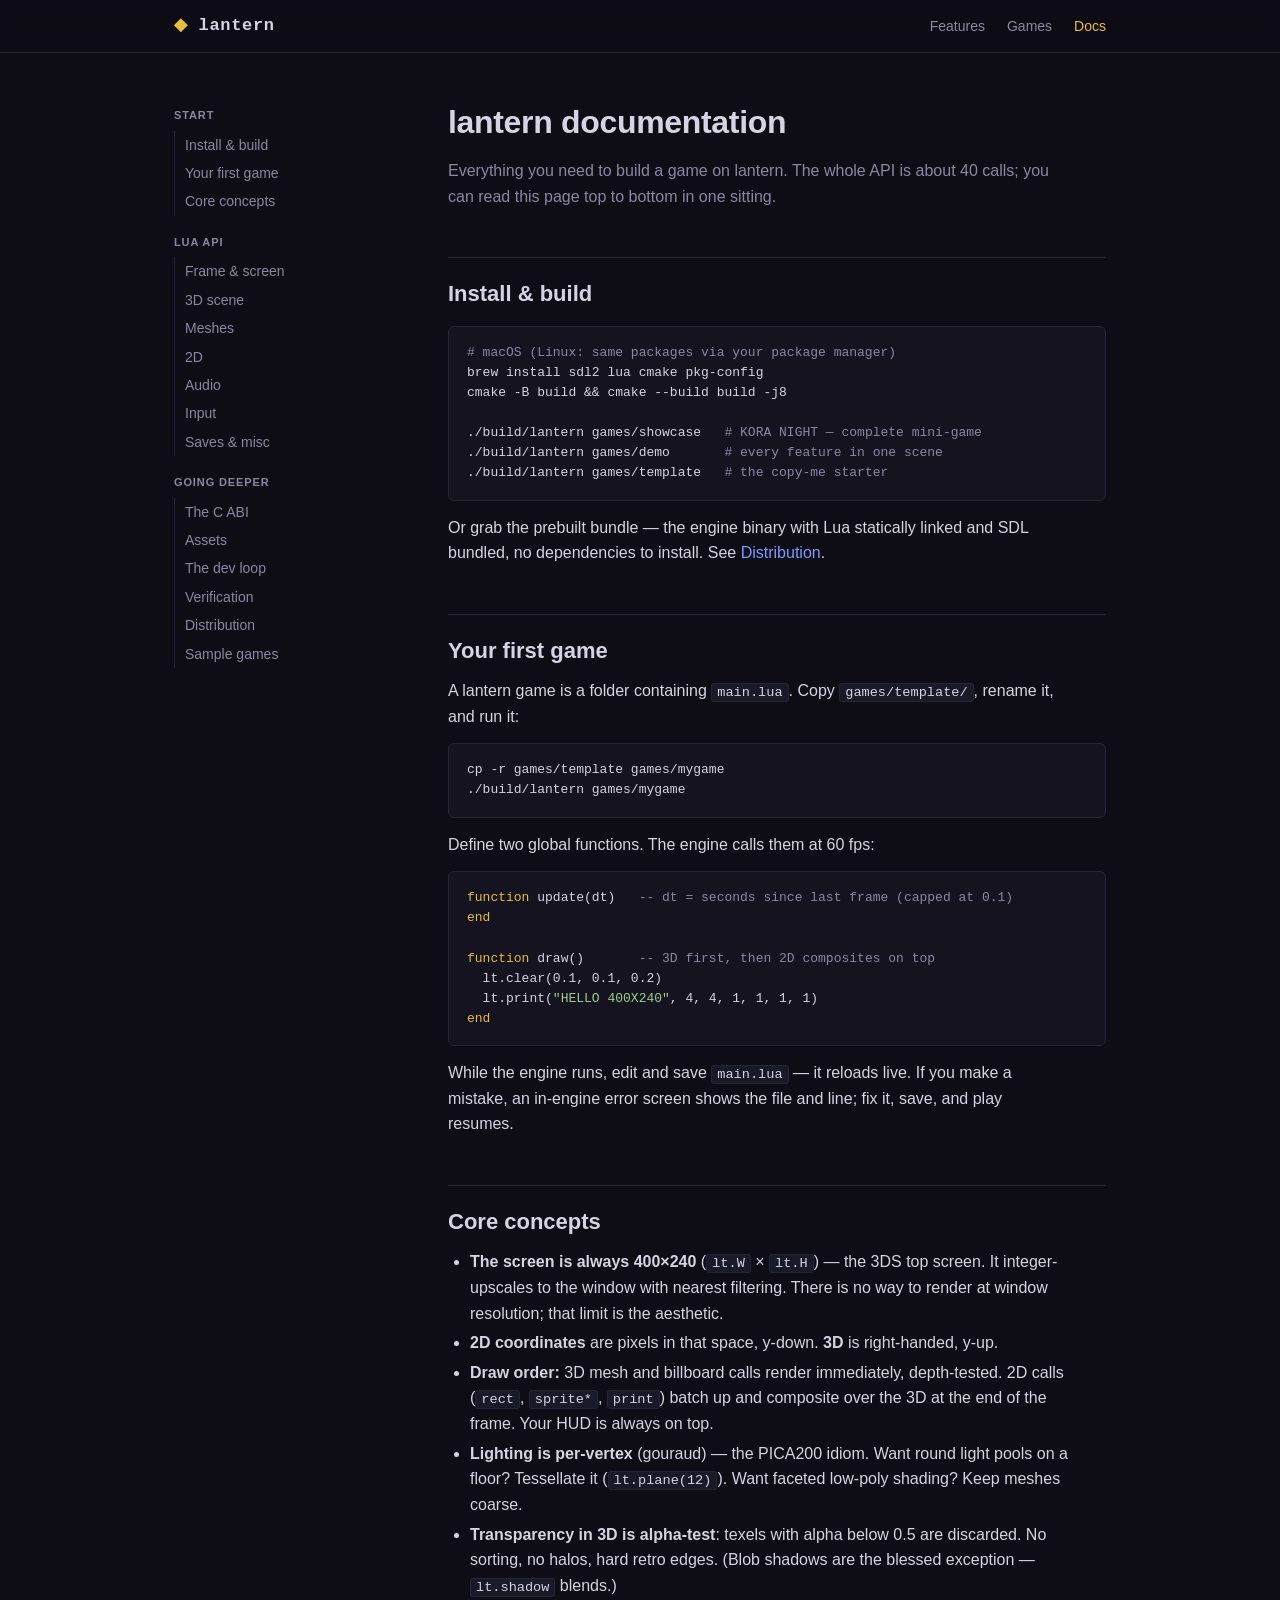
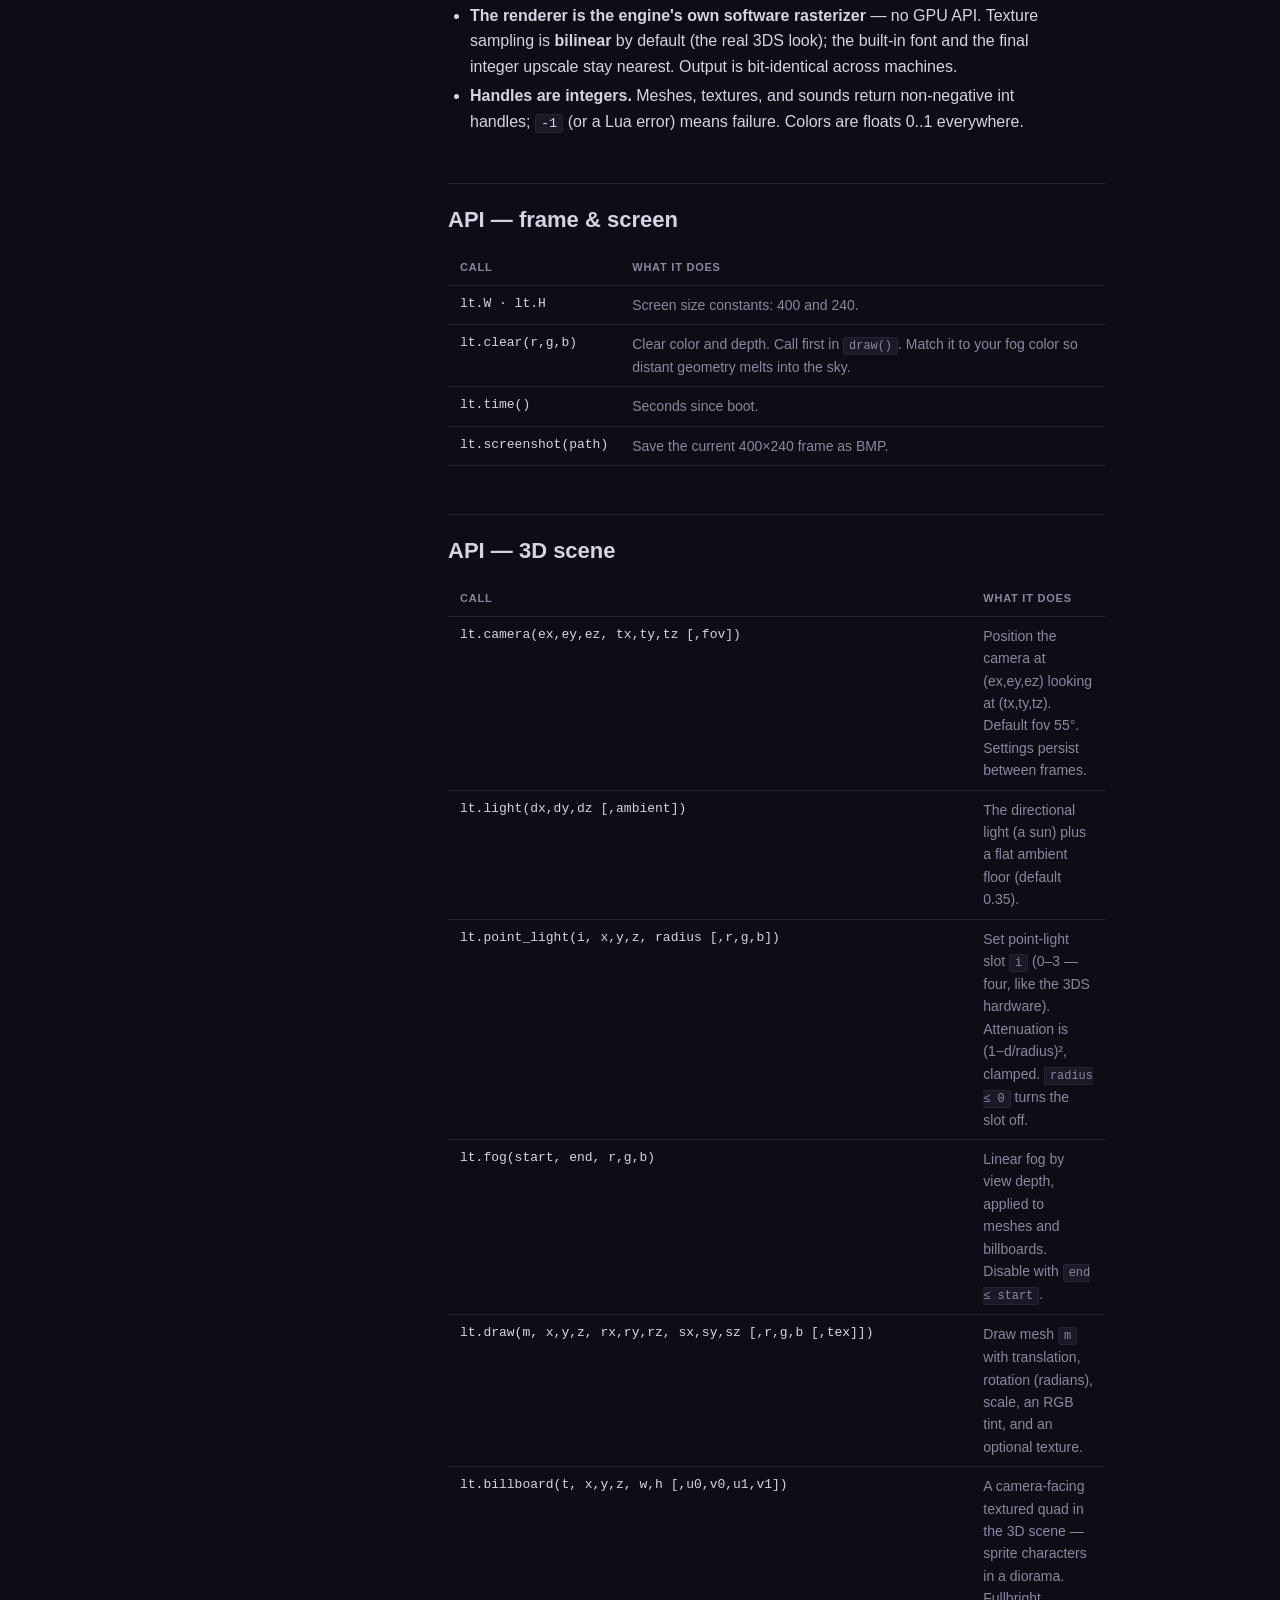
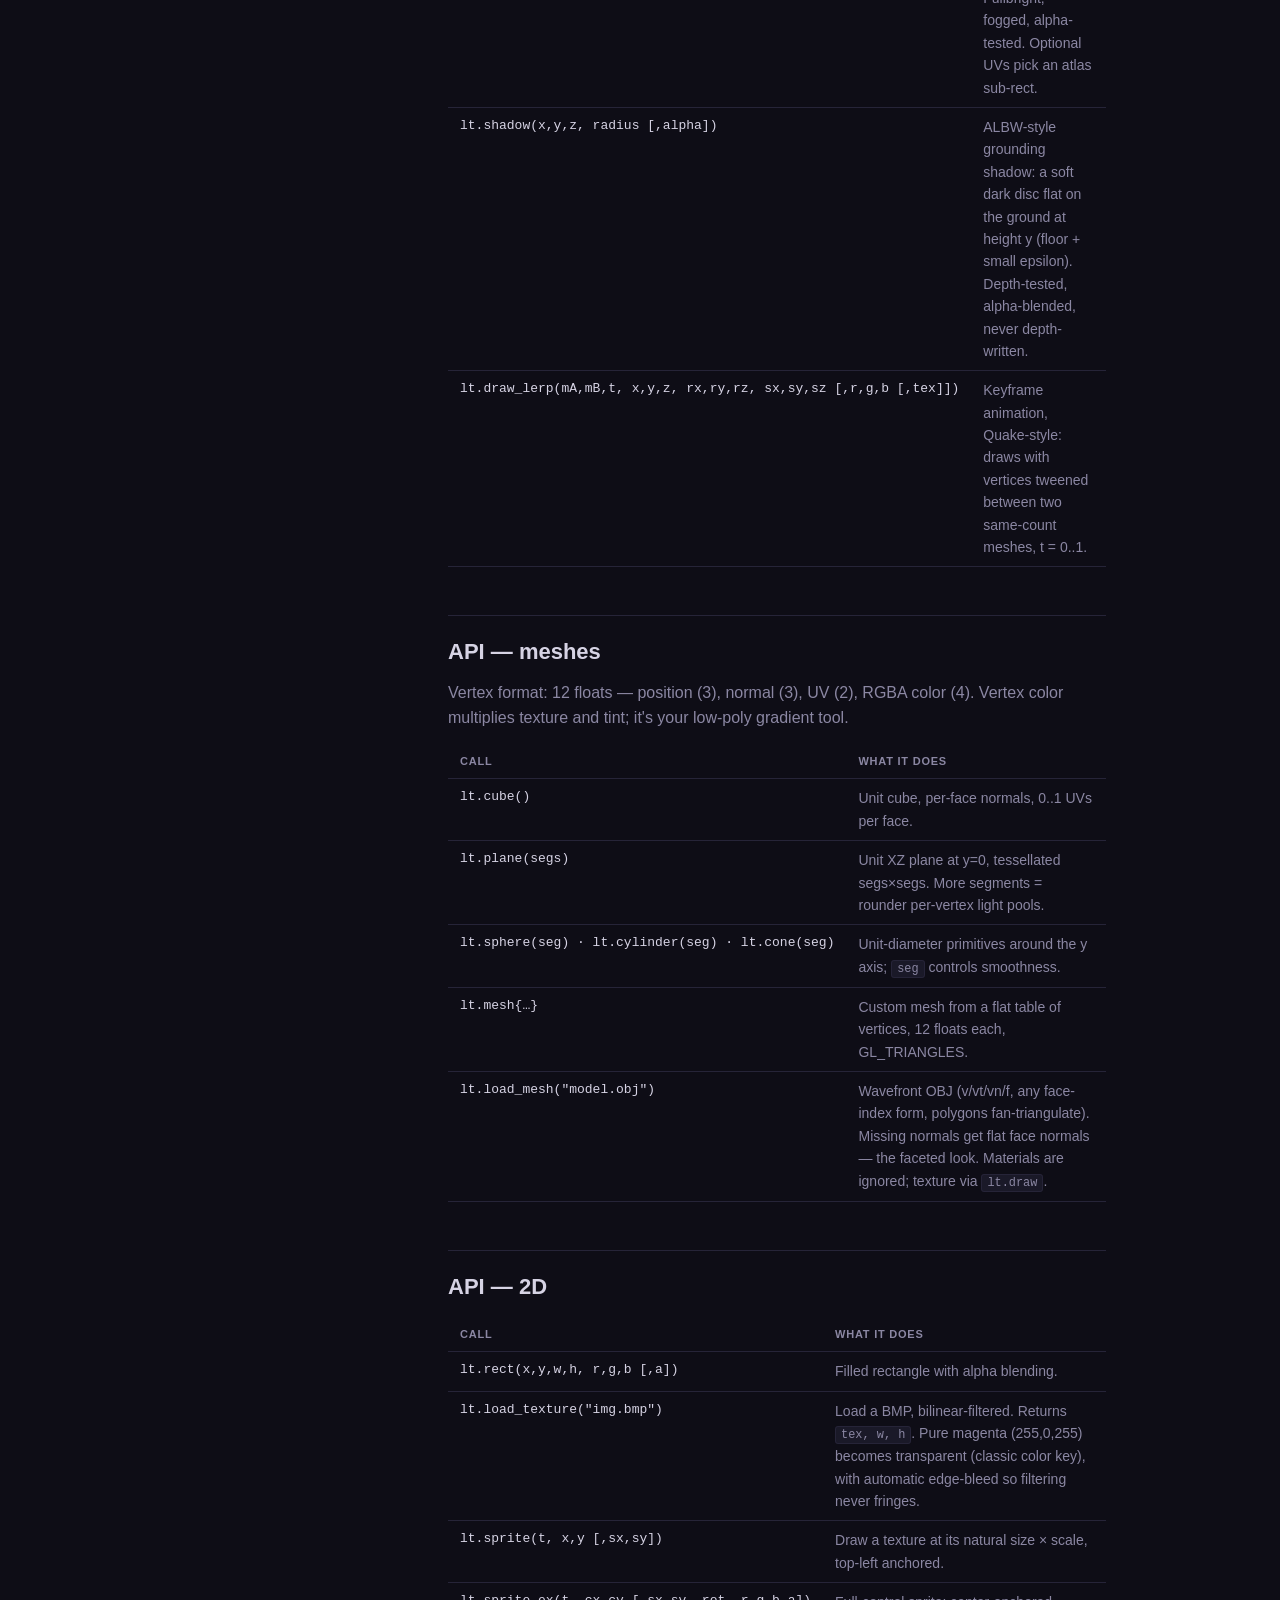
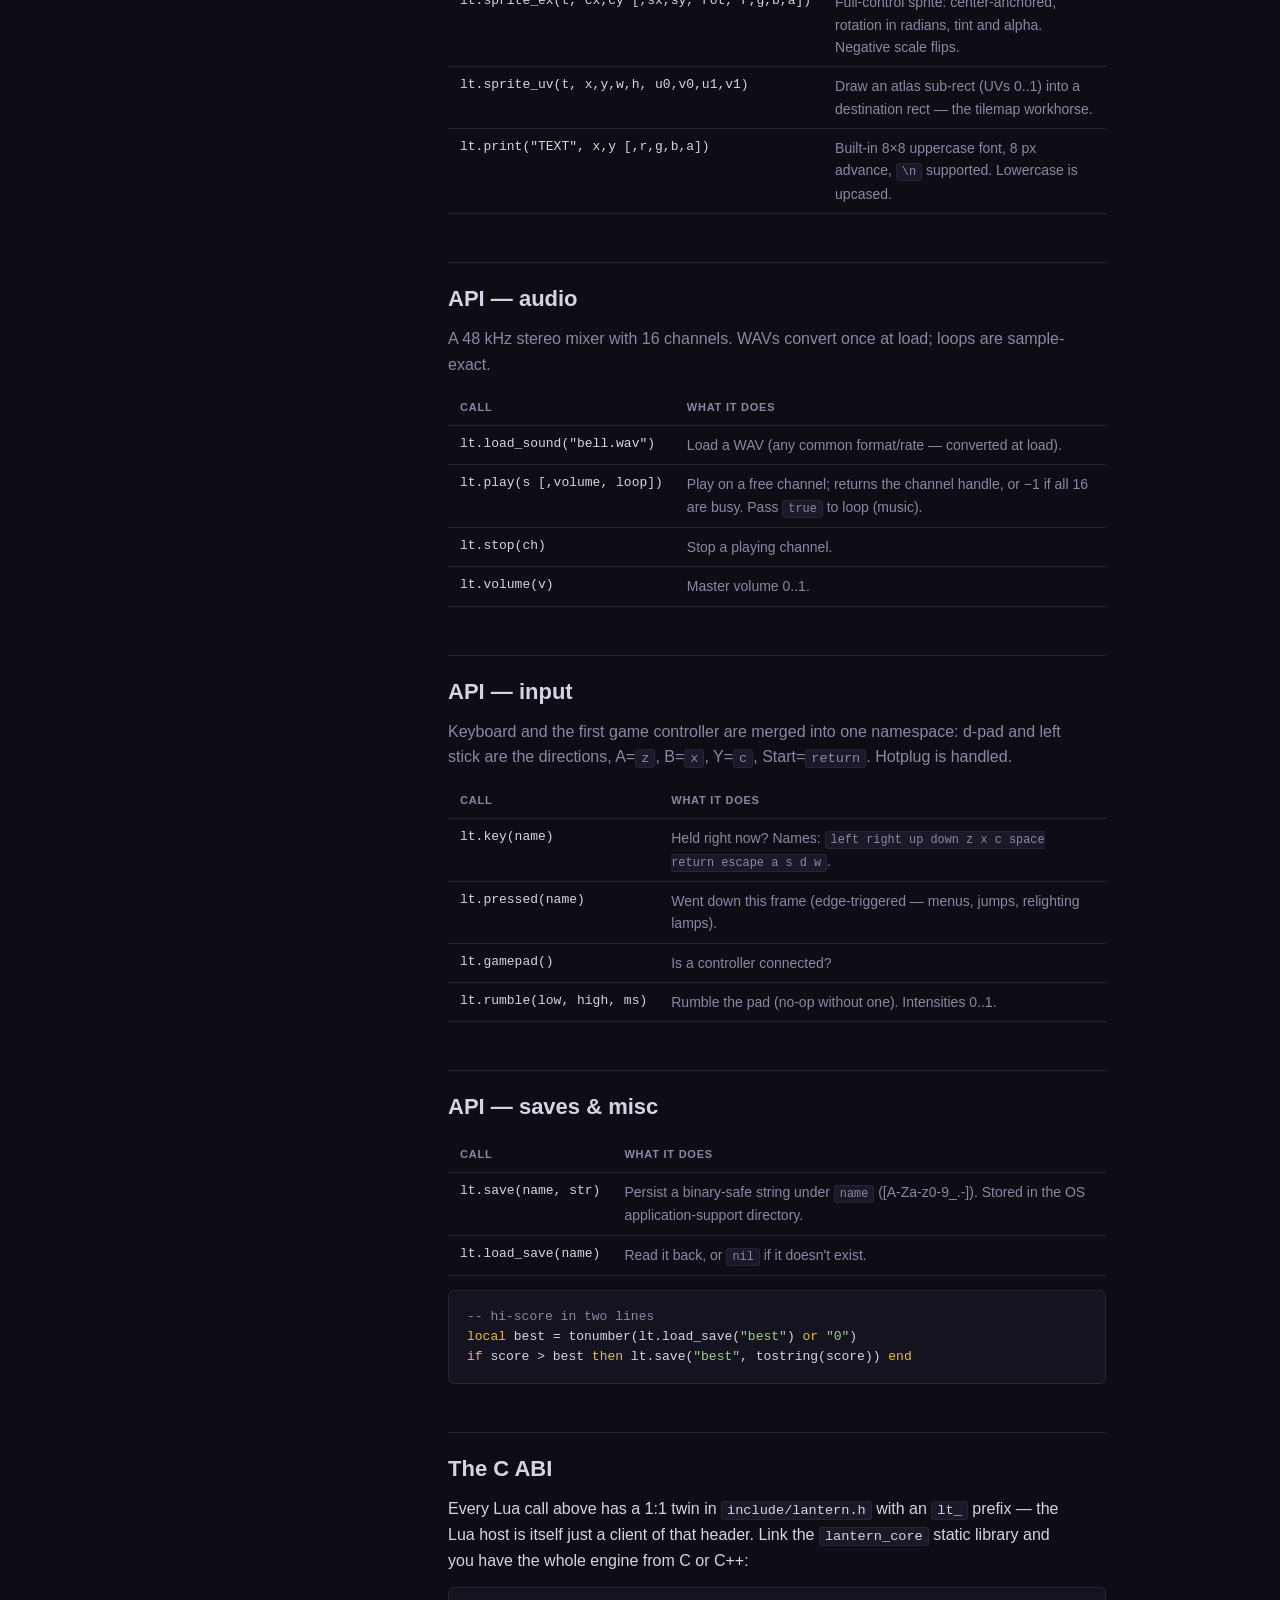
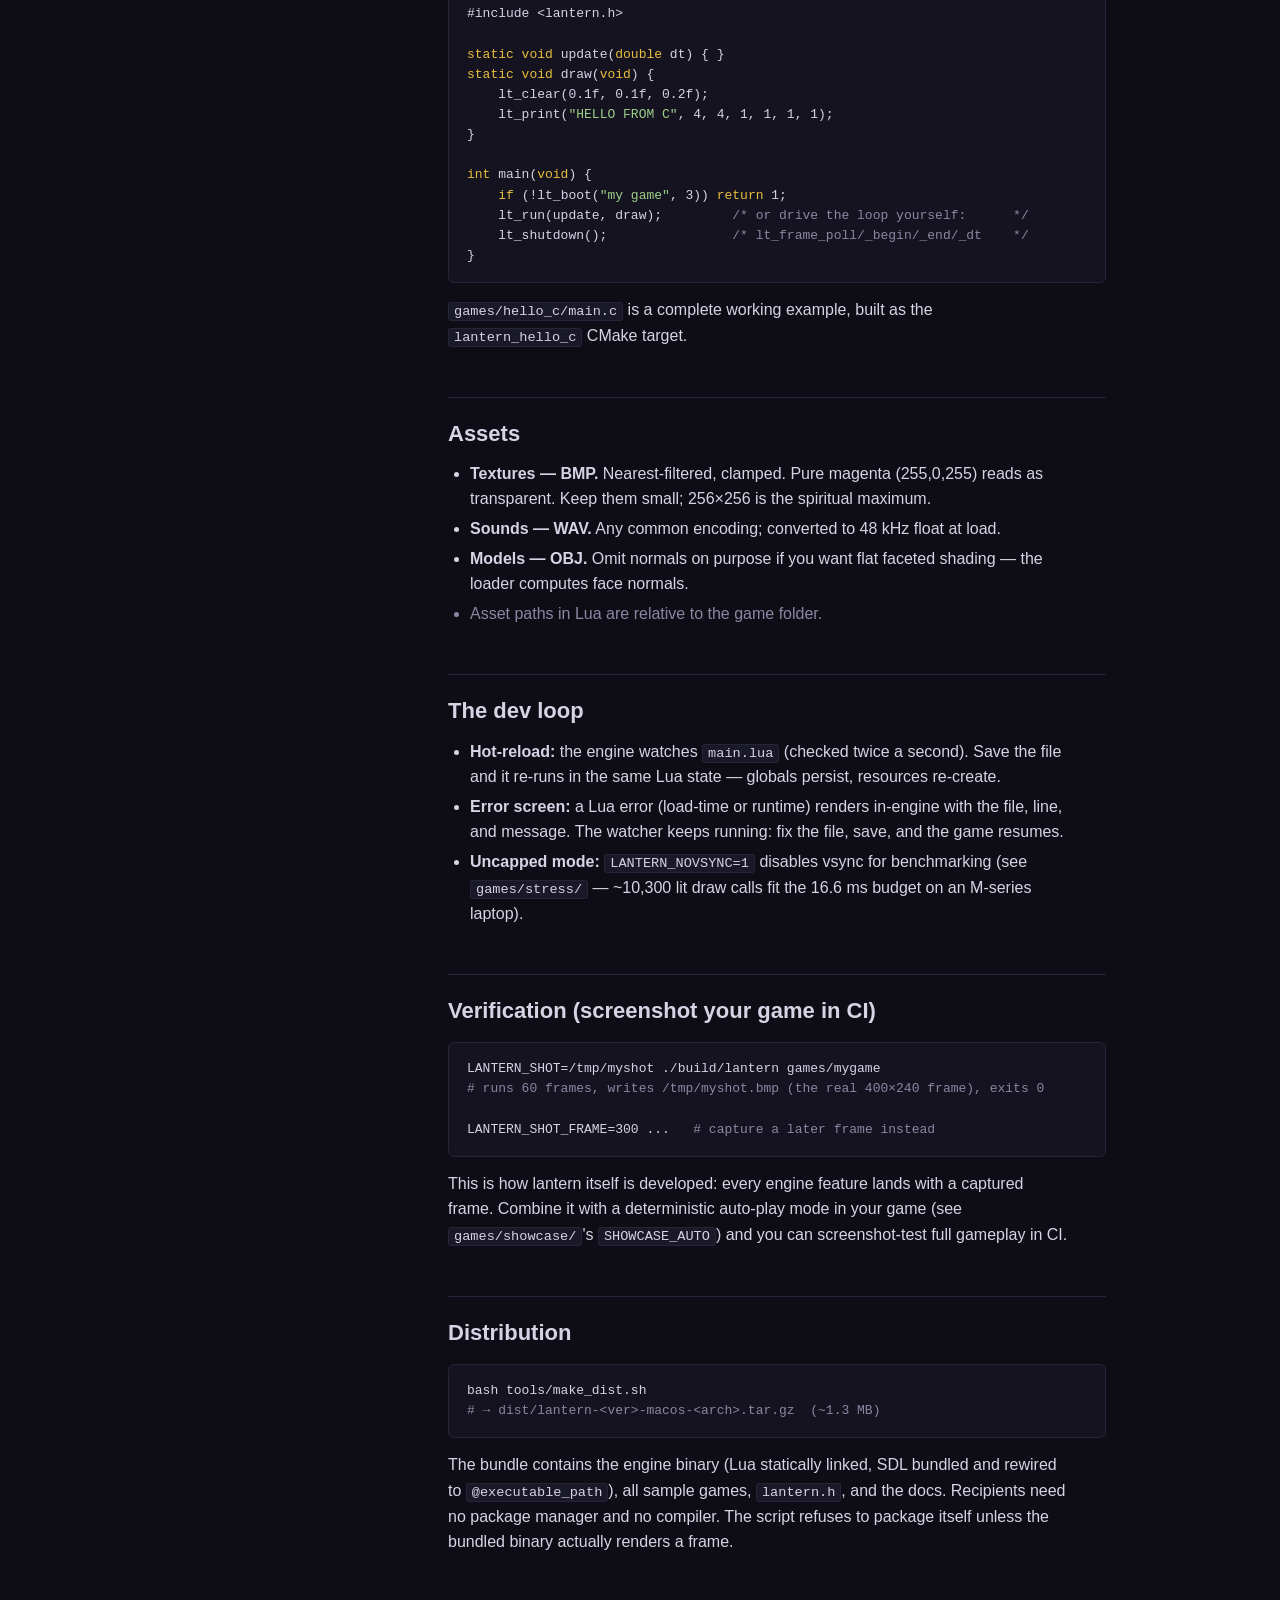
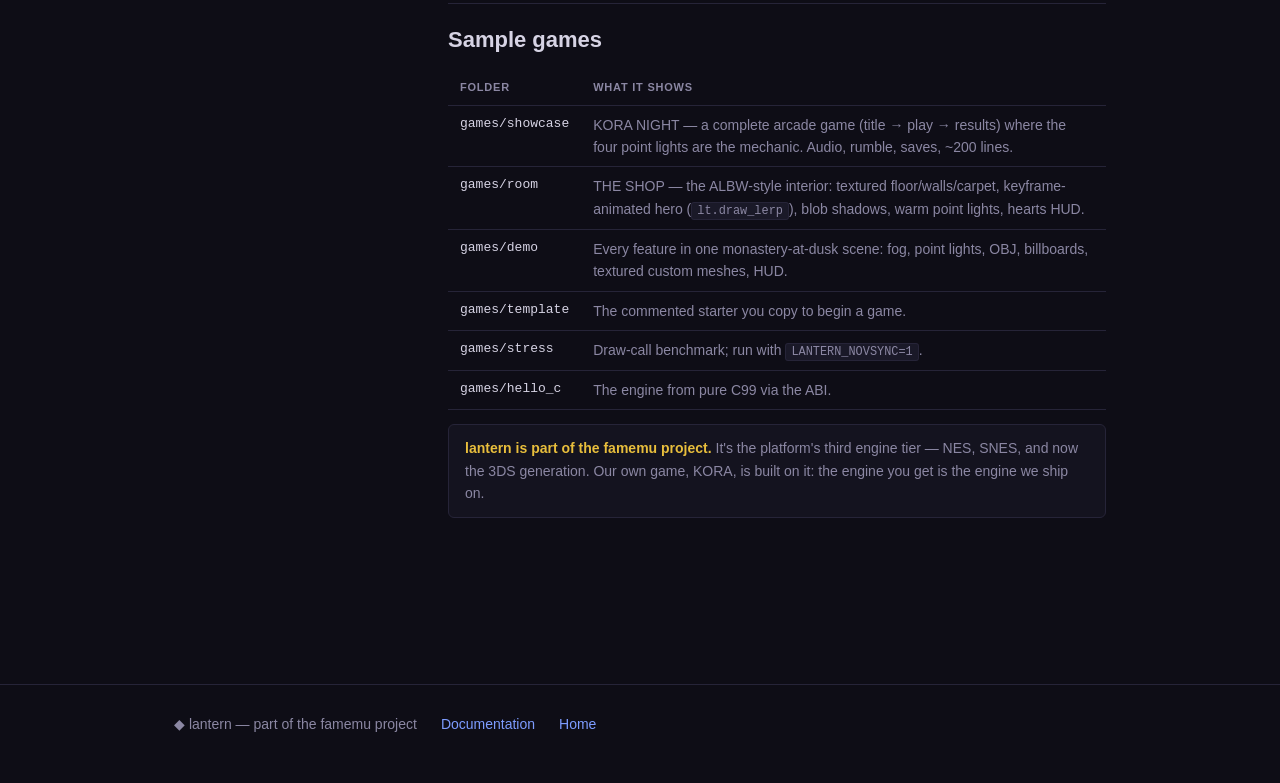
==== site/docs/index.html @ dfe69897 "lantern v0.6.1 — initial open-source release 3DS-class 2D/3D engine: own software rasterizer at 400x" ====
<!DOCTYPE html>
<html lang="en">
<head>
<meta charset="utf-8">
<meta name="viewport" content="width=device-width, initial-scale=1">
<title>lantern docs — developer documentation</title>
<meta name="description" content="Developer documentation for the lantern game engine: install, first game, complete Lua API reference, C ABI, assets, dev loop, distribution.">
<link rel="canonical" href="https://famemu.aulenor.com/docs/">
<meta property="og:type" content="website">
<meta property="og:title" content="lantern docs — developer documentation">
<meta property="og:description" content="Install, your first game, the complete ~40-call Lua API, the C ABI, assets, dev loop, and distribution.">
<meta property="og:url" content="https://famemu.aulenor.com/docs/">
<meta property="og:image" content="https://famemu.aulenor.com/assets/v06-showcase-title.png">
<meta name="twitter:card" content="summary_large_image">
<link rel="stylesheet" href="../style.css">
<link rel="icon" href="data:image/svg+xml,<svg xmlns='http://www.w3.org/2000/svg' viewBox='0 0 16 16'><rect x='5' y='2' width='6' height='3' fill='%23e8be3c'/><rect x='4' y='5' width='8' height='8' fill='%23e8be3c'/><rect x='6' y='7' width='4' height='4' fill='%230e0d16'/></svg>">
</head>
<body>

<header class="site">
  <div class="wrap">
    <a class="brand" href="../"><span class="tip">◆</span> lantern</a>
    <nav class="top">
      <a href="../#features">Features</a>
      <a href="../#games">Games</a>
      <a href="./" class="active">Docs</a>
    </nav>
  </div>
</header>

<div class="wrap docs">

<aside class="toc">
  <h4>Start</h4>
  <a href="#install">Install &amp; build</a>
  <a href="#first-game">Your first game</a>
  <a href="#concepts">Core concepts</a>
  <h4>Lua API</h4>
  <a href="#api-frame">Frame &amp; screen</a>
  <a href="#api-3d">3D scene</a>
  <a href="#api-mesh">Meshes</a>
  <a href="#api-2d">2D</a>
  <a href="#api-audio">Audio</a>
  <a href="#api-input">Input</a>
  <a href="#api-save">Saves &amp; misc</a>
  <h4>Going deeper</h4>
  <a href="#c-abi">The C ABI</a>
  <a href="#assets">Assets</a>
  <a href="#devloop">The dev loop</a>
  <a href="#verify">Verification</a>
  <a href="#dist">Distribution</a>
  <a href="#samples">Sample games</a>
</aside>

<main class="doc">

<h1>lantern documentation</h1>
<p class="dim">Everything you need to build a game on lantern. The whole API
is about 40 calls; you can read this page top to bottom in one sitting.</p>

<h2 id="install">Install &amp; build</h2>
<pre><code><span class="c"># macOS (Linux: same packages via your package manager)</span>
brew install sdl2 lua cmake pkg-config
cmake -B build &amp;&amp; cmake --build build -j8

./build/lantern games/showcase   <span class="c"># KORA NIGHT — complete mini-game</span>
./build/lantern games/demo       <span class="c"># every feature in one scene</span>
./build/lantern games/template   <span class="c"># the copy-me starter</span></code></pre>
<p>Or grab the prebuilt bundle — the engine binary with Lua statically
linked and SDL bundled, no dependencies to install. See
<a href="#dist">Distribution</a>.</p>

<h2 id="first-game">Your first game</h2>
<p>A lantern game is a folder containing <code>main.lua</code>. Copy
<code>games/template/</code>, rename it, and run it:</p>
<pre><code>cp -r games/template games/mygame
./build/lantern games/mygame</code></pre>
<p>Define two global functions. The engine calls them at 60 fps:</p>
<pre><code><span class="k">function</span> update(dt)   <span class="c">-- dt = seconds since last frame (capped at 0.1)</span>
<span class="k">end</span>

<span class="k">function</span> draw()       <span class="c">-- 3D first, then 2D composites on top</span>
  lt.clear(0.1, 0.1, 0.2)
  lt.print(<span class="s">"HELLO 400X240"</span>, 4, 4, 1, 1, 1, 1)
<span class="k">end</span></code></pre>
<p>While the engine runs, edit and save <code>main.lua</code> — it reloads
live. If you make a mistake, an in-engine error screen shows the file and
line; fix it, save, and play resumes.</p>

<h2 id="concepts">Core concepts</h2>
<ul>
  <li><b>The screen is always 400×240</b> (<code>lt.W</code> ×
  <code>lt.H</code>) — the 3DS top screen. It integer-upscales to the
  window with nearest filtering. There is no way to render at window
  resolution; that limit is the aesthetic.</li>
  <li><b>2D coordinates</b> are pixels in that space, y-down.
  <b>3D</b> is right-handed, y-up.</li>
  <li><b>Draw order:</b> 3D mesh and billboard calls render immediately,
  depth-tested. 2D calls (<code>rect</code>, <code>sprite*</code>,
  <code>print</code>) batch up and composite over the 3D at the end of the
  frame. Your HUD is always on top.</li>
  <li><b>Lighting is per-vertex</b> (gouraud) — the PICA200 idiom. Want
  round light pools on a floor? Tessellate it (<code>lt.plane(12)</code>).
  Want faceted low-poly shading? Keep meshes coarse.</li>
  <li><b>Transparency in 3D is alpha-test</b>: texels with alpha below 0.5
  are discarded. No sorting, no halos, hard retro edges. (Blob shadows are
  the blessed exception — <code>lt.shadow</code> blends.)</li>
  <li><b>The renderer is the engine's own software rasterizer</b> — no GPU
  API. Texture sampling is <b>bilinear</b> by default (the real 3DS look);
  the built-in font and the final integer upscale stay nearest. Output is
  bit-identical across machines.</li>
  <li><b>Handles are integers.</b> Meshes, textures, and sounds return
  non-negative int handles; <code>-1</code> (or a Lua error) means failure.
  Colors are floats 0..1 everywhere.</li>
</ul>

<h2 id="api-frame">API — frame &amp; screen</h2>
<table class="api">
  <tr><th>Call</th><th>What it does</th></tr>
  <tr><td>lt.W · lt.H</td><td>Screen size constants: 400 and 240.</td></tr>
  <tr><td>lt.clear(r,g,b)</td><td>Clear color and depth. Call first in <code>draw()</code>. Match it to your fog color so distant geometry melts into the sky.</td></tr>
  <tr><td>lt.time()</td><td>Seconds since boot.</td></tr>
  <tr><td>lt.screenshot(path)</td><td>Save the current 400×240 frame as BMP.</td></tr>
</table>

<h2 id="api-3d">API — 3D scene</h2>
<table class="api">
  <tr><th>Call</th><th>What it does</th></tr>
  <tr><td>lt.camera(ex,ey,ez, tx,ty,tz [,fov])</td><td>Position the camera at (ex,ey,ez) looking at (tx,ty,tz). Default fov 55°. Settings persist between frames.</td></tr>
  <tr><td>lt.light(dx,dy,dz [,ambient])</td><td>The directional light (a sun) plus a flat ambient floor (default 0.35).</td></tr>
  <tr><td>lt.point_light(i, x,y,z, radius [,r,g,b])</td><td>Set point-light slot <code>i</code> (0–3 — four, like the 3DS hardware). Attenuation is (1−d/radius)², clamped. <code>radius ≤ 0</code> turns the slot off.</td></tr>
  <tr><td>lt.fog(start, end, r,g,b)</td><td>Linear fog by view depth, applied to meshes and billboards. Disable with <code>end ≤ start</code>.</td></tr>
  <tr><td>lt.draw(m, x,y,z, rx,ry,rz, sx,sy,sz [,r,g,b [,tex]])</td><td>Draw mesh <code>m</code> with translation, rotation (radians), scale, an RGB tint, and an optional texture.</td></tr>
  <tr><td>lt.billboard(t, x,y,z, w,h [,u0,v0,u1,v1])</td><td>A camera-facing textured quad in the 3D scene — sprite characters in a diorama. Fullbright, fogged, alpha-tested. Optional UVs pick an atlas sub-rect.</td></tr>
  <tr><td>lt.shadow(x,y,z, radius [,alpha])</td><td>ALBW-style grounding shadow: a soft dark disc flat on the ground at height y (floor + small epsilon). Depth-tested, alpha-blended, never depth-written.</td></tr>
  <tr><td>lt.draw_lerp(mA,mB,t, x,y,z, rx,ry,rz, sx,sy,sz [,r,g,b [,tex]])</td><td>Keyframe animation, Quake-style: draws with vertices tweened between two same-count meshes, t = 0..1.</td></tr>
</table>

<h2 id="api-mesh">API — meshes</h2>
<p class="dim">Vertex format: 12 floats — position (3), normal (3), UV (2),
RGBA color (4). Vertex color multiplies texture and tint; it's your
low-poly gradient tool.</p>
<table class="api">
  <tr><th>Call</th><th>What it does</th></tr>
  <tr><td>lt.cube()</td><td>Unit cube, per-face normals, 0..1 UVs per face.</td></tr>
  <tr><td>lt.plane(segs)</td><td>Unit XZ plane at y=0, tessellated segs×segs. More segments = rounder per-vertex light pools.</td></tr>
  <tr><td>lt.sphere(seg) · lt.cylinder(seg) · lt.cone(seg)</td><td>Unit-diameter primitives around the y axis; <code>seg</code> controls smoothness.</td></tr>
  <tr><td>lt.mesh{…}</td><td>Custom mesh from a flat table of vertices, 12 floats each, GL_TRIANGLES.</td></tr>
  <tr><td>lt.load_mesh("model.obj")</td><td>Wavefront OBJ (v/vt/vn/f, any face-index form, polygons fan-triangulate). Missing normals get flat face normals — the faceted look. Materials are ignored; texture via <code>lt.draw</code>.</td></tr>
</table>

<h2 id="api-2d">API — 2D</h2>
<table class="api">
  <tr><th>Call</th><th>What it does</th></tr>
  <tr><td>lt.rect(x,y,w,h, r,g,b [,a])</td><td>Filled rectangle with alpha blending.</td></tr>
  <tr><td>lt.load_texture("img.bmp")</td><td>Load a BMP, bilinear-filtered. Returns <code>tex, w, h</code>. Pure magenta (255,0,255) becomes transparent (classic color key), with automatic edge-bleed so filtering never fringes.</td></tr>
  <tr><td>lt.sprite(t, x,y [,sx,sy])</td><td>Draw a texture at its natural size × scale, top-left anchored.</td></tr>
  <tr><td>lt.sprite_ex(t, cx,cy [,sx,sy, rot, r,g,b,a])</td><td>Full-control sprite: center-anchored, rotation in radians, tint and alpha. Negative scale flips.</td></tr>
  <tr><td>lt.sprite_uv(t, x,y,w,h, u0,v0,u1,v1)</td><td>Draw an atlas sub-rect (UVs 0..1) into a destination rect — the tilemap workhorse.</td></tr>
  <tr><td>lt.print("TEXT", x,y [,r,g,b,a])</td><td>Built-in 8×8 uppercase font, 8 px advance, <code>\n</code> supported. Lowercase is upcased.</td></tr>
</table>

<h2 id="api-audio">API — audio</h2>
<p class="dim">A 48 kHz stereo mixer with 16 channels. WAVs convert once at
load; loops are sample-exact.</p>
<table class="api">
  <tr><th>Call</th><th>What it does</th></tr>
  <tr><td>lt.load_sound("bell.wav")</td><td>Load a WAV (any common format/rate — converted at load).</td></tr>
  <tr><td>lt.play(s [,volume, loop])</td><td>Play on a free channel; returns the channel handle, or −1 if all 16 are busy. Pass <code>true</code> to loop (music).</td></tr>
  <tr><td>lt.stop(ch)</td><td>Stop a playing channel.</td></tr>
  <tr><td>lt.volume(v)</td><td>Master volume 0..1.</td></tr>
</table>

<h2 id="api-input">API — input</h2>
<p class="dim">Keyboard and the first game controller are merged into one
namespace: d-pad and left stick are the directions, A=<code>z</code>,
B=<code>x</code>, Y=<code>c</code>, Start=<code>return</code>. Hotplug is
handled.</p>
<table class="api">
  <tr><th>Call</th><th>What it does</th></tr>
  <tr><td>lt.key(name)</td><td>Held right now? Names: <code>left right up down z x c space return escape a s d w</code>.</td></tr>
  <tr><td>lt.pressed(name)</td><td>Went down this frame (edge-triggered — menus, jumps, relighting lamps).</td></tr>
  <tr><td>lt.gamepad()</td><td>Is a controller connected?</td></tr>
  <tr><td>lt.rumble(low, high, ms)</td><td>Rumble the pad (no-op without one). Intensities 0..1.</td></tr>
</table>

<h2 id="api-save">API — saves &amp; misc</h2>
<table class="api">
  <tr><th>Call</th><th>What it does</th></tr>
  <tr><td>lt.save(name, str)</td><td>Persist a binary-safe string under <code>name</code> ([A-Za-z0-9_.-]). Stored in the OS application-support directory.</td></tr>
  <tr><td>lt.load_save(name)</td><td>Read it back, or <code>nil</code> if it doesn't exist.</td></tr>
</table>
<pre><code><span class="c">-- hi-score in two lines</span>
<span class="k">local</span> best = tonumber(lt.load_save(<span class="s">"best"</span>) <span class="k">or</span> <span class="s">"0"</span>)
<span class="k">if</span> score &gt; best <span class="k">then</span> lt.save(<span class="s">"best"</span>, tostring(score)) <span class="k">end</span></code></pre>

<h2 id="c-abi">The C ABI</h2>
<p>Every Lua call above has a 1:1 twin in <code>include/lantern.h</code>
with an <code>lt_</code> prefix — the Lua host is itself just a client of
that header. Link the <code>lantern_core</code> static library and you have
the whole engine from C or C++:</p>
<pre><code>#include &lt;lantern.h&gt;

<span class="k">static void</span> update(<span class="k">double</span> dt) { }
<span class="k">static void</span> draw(<span class="k">void</span>) {
    lt_clear(0.1f, 0.1f, 0.2f);
    lt_print(<span class="s">"HELLO FROM C"</span>, 4, 4, 1, 1, 1, 1);
}

<span class="k">int</span> main(<span class="k">void</span>) {
    <span class="k">if</span> (!lt_boot(<span class="s">"my game"</span>, 3)) <span class="k">return</span> 1;
    lt_run(update, draw);         <span class="c">/* or drive the loop yourself:      */</span>
    lt_shutdown();                <span class="c">/* lt_frame_poll/_begin/_end/_dt    */</span>
}</code></pre>
<p><code>games/hello_c/main.c</code> is a complete working example, built as
the <code>lantern_hello_c</code> CMake target.</p>

<h2 id="assets">Assets</h2>
<ul>
  <li><b>Textures — BMP.</b> Nearest-filtered, clamped. Pure magenta
  (255,0,255) reads as transparent. Keep them small; 256×256 is the
  spiritual maximum.</li>
  <li><b>Sounds — WAV.</b> Any common encoding; converted to 48 kHz float
  at load.</li>
  <li><b>Models — OBJ.</b> Omit normals on purpose if you want flat faceted
  shading — the loader computes face normals.</li>
  <li class="dim">Asset paths in Lua are relative to the game folder.</li>
</ul>

<h2 id="devloop">The dev loop</h2>
<ul>
  <li><b>Hot-reload:</b> the engine watches <code>main.lua</code> (checked
  twice a second). Save the file and it re-runs in the same Lua state —
  globals persist, resources re-create.</li>
  <li><b>Error screen:</b> a Lua error (load-time or runtime) renders
  in-engine with the file, line, and message. The watcher keeps running:
  fix the file, save, and the game resumes.</li>
  <li><b>Uncapped mode:</b> <code>LANTERN_NOVSYNC=1</code> disables vsync
  for benchmarking (see <code>games/stress/</code> — ~10,300 lit draw calls
  fit the 16.6 ms budget on an M-series laptop).</li>
</ul>

<h2 id="verify">Verification (screenshot your game in CI)</h2>
<pre><code>LANTERN_SHOT=/tmp/myshot ./build/lantern games/mygame
<span class="c"># runs 60 frames, writes /tmp/myshot.bmp (the real 400×240 frame), exits 0</span>

LANTERN_SHOT_FRAME=300 ...   <span class="c"># capture a later frame instead</span></code></pre>
<p>This is how lantern itself is developed: every engine feature lands with
a captured frame. Combine it with a deterministic auto-play mode in your
game (see <code>games/showcase/</code>'s <code>SHOWCASE_AUTO</code>) and you
can screenshot-test full gameplay in CI.</p>

<h2 id="dist">Distribution</h2>
<pre><code>bash tools/make_dist.sh
<span class="c"># → dist/lantern-&lt;ver&gt;-macos-&lt;arch&gt;.tar.gz  (~1.3 MB)</span></code></pre>
<p>The bundle contains the engine binary (Lua statically linked, SDL
bundled and rewired to <code>@executable_path</code>), all sample games,
<code>lantern.h</code>, and the docs. Recipients need no package manager
and no compiler. The script refuses to package itself unless the bundled
binary actually renders a frame.</p>

<h2 id="samples">Sample games</h2>
<table class="api">
  <tr><th>Folder</th><th>What it shows</th></tr>
  <tr><td>games/showcase</td><td>KORA NIGHT — a complete arcade game (title → play → results) where the four point lights are the mechanic. Audio, rumble, saves, ~200 lines.</td></tr>
  <tr><td>games/room</td><td>THE SHOP — the ALBW-style interior: textured floor/walls/carpet, keyframe-animated hero (<code>lt.draw_lerp</code>), blob shadows, warm point lights, hearts HUD.</td></tr>
  <tr><td>games/demo</td><td>Every feature in one monastery-at-dusk scene: fog, point lights, OBJ, billboards, textured custom meshes, HUD.</td></tr>
  <tr><td>games/template</td><td>The commented starter you copy to begin a game.</td></tr>
  <tr><td>games/stress</td><td>Draw-call benchmark; run with <code>LANTERN_NOVSYNC=1</code>.</td></tr>
  <tr><td>games/hello_c</td><td>The engine from pure C99 via the ABI.</td></tr>
</table>

<div class="note"><b>lantern is part of the famemu project.</b> It's the
platform's third engine tier — NES, SNES, and now the 3DS generation. Our
own game, KORA, is built on it: the engine you get is the engine we ship
on.</div>

</main>
</div>

<footer class="site">
  <div class="wrap">
    <span>◆ lantern — part of the famemu project</span>
    <a href="./">Documentation</a>
    <a href="../">Home</a>
  </div>
</footer>

</body>
</html>
---- site/style.css ----
/* lantern site — shared styles.
   Follows ~/.claude/UI_DESIGN_RULES.md: hairline borders, no shadows,
   hierarchy via weight+size, tabular numbers, state never moves geometry. */

:root {
  --bg: #0e0d16;
  --bg2: #14131f;
  --bg3: #1a1928;
  --line: #262438;
  --text: #d6d3e4;
  --dim: #8b87a3;
  --gold: #e8be3c;
  --gold-dim: #a98a2e;
  --accent: #7d9cff;
  --mono: ui-monospace, "SF Mono", SFMono-Regular, Menlo, Consolas, monospace;
  --sans: -apple-system, BlinkMacSystemFont, "Segoe UI", Roboto, sans-serif;
}

* { margin: 0; padding: 0; box-sizing: border-box; }

html { scroll-behavior: smooth; }
h1, h2, h3, section[id] { scroll-margin-top: 68px; } /* clear sticky header */

body {
  background: var(--bg);
  color: var(--text);
  font-family: var(--sans);
  font-size: 16px;
  line-height: 1.6;
  -webkit-font-smoothing: antialiased;
}

.wrap { max-width: 980px; margin: 0 auto; padding: 0 24px; }

a { color: var(--accent); text-decoration: none; }
a:hover { text-decoration: underline; }

code, pre, .mono { font-family: var(--mono); }
code {
  background: var(--bg3);
  border: 1px solid var(--line);
  border-radius: 3px;
  padding: 1px 5px;
  font-size: 0.85em;
}

pre {
  background: var(--bg2);
  border: 1px solid var(--line);
  border-radius: 6px;
  padding: 16px 18px;
  overflow-x: auto;
  font-size: 13px;
  line-height: 1.55;
}
pre code { background: none; border: none; padding: 0; font-size: inherit; }
pre .c  { color: var(--dim); }              /* comments */
pre .k  { color: var(--gold); }             /* keywords / lt.* */
pre .s  { color: #9ecf8a; }                 /* strings */

.num, .stat b { font-variant-numeric: tabular-nums; }

/* ---- header / nav ---- */
header.site {
  border-bottom: 1px solid var(--line);
  position: sticky;
  top: 0;
  background: rgba(14, 13, 22, 0.92);
  backdrop-filter: blur(6px);
  z-index: 10;
}
header.site .wrap {
  display: flex;
  align-items: baseline;
  gap: 28px;
  height: 52px;
  align-items: center;
}
.brand {
  font-family: var(--mono);
  font-weight: 700;
  font-size: 17px;
  color: var(--text);
  letter-spacing: 0.04em;
}
.brand:hover { text-decoration: none; }
.brand .tip { color: var(--gold); }
nav.top { display: flex; gap: 22px; margin-left: auto; }
nav.top a { color: var(--dim); font-size: 14px; }
nav.top a:hover { color: var(--text); text-decoration: none; }
nav.top a.active { color: var(--gold); }

/* ---- hero ---- */
.hero { padding: 72px 0 40px; }
.hero h1 {
  font-family: var(--mono);
  font-size: clamp(30px, 5.5vw, 52px);
  font-weight: 700;
  letter-spacing: 0.01em;
  line-height: 1.15;
}
.hero h1 em { font-style: normal; color: var(--gold); }
.hero p.sub {
  margin-top: 14px;
  font-size: 19px;
  color: var(--dim);
  max-width: 620px;
}
.cta { margin-top: 28px; display: flex; gap: 14px; flex-wrap: wrap; }
.btn {
  display: inline-block;
  font-family: var(--mono);
  font-size: 14px;
  padding: 10px 20px;
  border-radius: 6px;
  border: 1px solid var(--gold-dim);
  color: var(--gold);
}
.btn.primary { background: var(--gold); color: #1a1508; border-color: var(--gold); font-weight: 700; }
.btn:hover { text-decoration: none; border-color: var(--gold); }
.btn.primary:hover { background: #f2cc55; }

/* ---- screenshots ---- */
.shot {
  width: 100%;
  height: auto;
  image-rendering: pixelated;
  border: 1px solid var(--line);
  border-radius: 6px;
  display: block;
}
figure { margin: 0; }
figcaption {
  font-size: 13px;
  color: var(--dim);
  margin-top: 8px;
  font-family: var(--mono);
}

.hero-shot { margin: 44px 0 0; }

/* ---- sections ---- */
section { padding: 56px 0 8px; }
section h2 {
  font-size: 26px;
  font-weight: 700;
  letter-spacing: -0.01em;
  margin-bottom: 6px;
}
section p.lead { color: var(--dim); max-width: 640px; margin-bottom: 28px; }

.cols { display: grid; grid-template-columns: 1fr 1fr; gap: 28px; align-items: center; }
@media (max-width: 760px) { .cols { grid-template-columns: 1fr; } }

/* ---- stats ---- */
.stats {
  display: grid;
  grid-template-columns: repeat(auto-fit, minmax(150px, 1fr));
  border: 1px solid var(--line);
  border-radius: 6px;
  overflow: hidden;
  margin: 36px 0 8px;
}
.stat { padding: 18px 20px; border-left: 1px solid var(--line); background: var(--bg2); }
.stat:first-child { border-left: none; }
.stat b { display: block; font-size: 24px; font-weight: 700; font-family: var(--mono); }
.stat span { font-size: 13px; color: var(--dim); }

/* ---- feature grid ---- */
.grid { display: grid; grid-template-columns: repeat(3, 1fr); gap: 1px; background: var(--line); border: 1px solid var(--line); border-radius: 6px; overflow: hidden; margin-top: 28px; }
@media (max-width: 760px) { .grid { grid-template-columns: 1fr; } }
.cell { background: var(--bg2); padding: 20px; }
.cell h3 { font-size: 15px; font-weight: 700; margin-bottom: 6px; }
.cell p { font-size: 14px; color: var(--dim); line-height: 1.55; }
.cell code { font-size: 12px; }

/* ---- gallery ---- */
.gallery { display: grid; grid-template-columns: 1fr 1fr; gap: 20px; margin-top: 28px; }
@media (max-width: 760px) { .gallery { grid-template-columns: 1fr; } }

/* ---- footer ---- */
footer.site {
  margin-top: 72px;
  border-top: 1px solid var(--line);
  padding: 28px 0 40px;
  font-size: 14px;
  color: var(--dim);
}
footer.site .wrap { display: flex; gap: 24px; flex-wrap: wrap; }

/* ================= docs layout ================= */
.docs { display: grid; grid-template-columns: 230px 1fr; gap: 44px; padding-top: 36px; }
@media (max-width: 860px) { .docs { grid-template-columns: 1fr; } }

aside.toc {
  position: sticky;
  top: 76px;
  align-self: start;
  font-size: 14px;
  max-height: calc(100vh - 100px);
  overflow-y: auto;
}
@media (max-width: 860px) { aside.toc { position: static; max-height: none; } }
aside.toc h4 {
  font-size: 11px;
  text-transform: uppercase;
  letter-spacing: 0.08em;
  color: var(--dim);
  margin: 18px 0 6px;
  font-weight: 600;
}
aside.toc a { display: block; color: var(--dim); padding: 3px 0 3px 10px; border-left: 1px solid var(--line); }
aside.toc a:hover { color: var(--text); text-decoration: none; background: var(--bg2); }

main.doc { min-width: 0; padding-bottom: 80px; }
main.doc h1 { font-size: 32px; margin: 8px 0 4px; letter-spacing: -0.01em; }
main.doc h2 {
  font-size: 22px;
  margin: 48px 0 10px;
  padding-top: 18px;
  border-top: 1px solid var(--line);
}
main.doc h3 { font-size: 16px; margin: 28px 0 8px; font-family: var(--mono); color: var(--gold); font-weight: 600; }
main.doc p { margin: 10px 0; max-width: 70ch; }
main.doc p.dim, main.doc li.dim { color: var(--dim); }
main.doc ul { margin: 10px 0 10px 22px; }
main.doc li { margin: 4px 0; max-width: 68ch; }
main.doc pre { margin: 14px 0; }

table.api { width: 100%; border-collapse: collapse; font-size: 14px; margin: 14px 0; }
table.api th {
  text-align: left;
  font-size: 11px;
  text-transform: uppercase;
  letter-spacing: 0.07em;
  color: var(--dim);
  font-weight: 600;
  padding: 8px 12px;
  border-bottom: 1px solid var(--line);
}
table.api td { padding: 8px 12px; border-bottom: 1px solid var(--line); vertical-align: top; }
table.api td:first-child { font-family: var(--mono); font-size: 13px; white-space: nowrap; color: var(--text); }
table.api td:last-child { color: var(--dim); }

.note {
  border: 1px solid var(--line);
  border-radius: 6px;
  background: var(--bg2);
  padding: 12px 16px;
  font-size: 14px;
  color: var(--dim);
  margin: 14px 0;
}
.note b { color: var(--gold); }
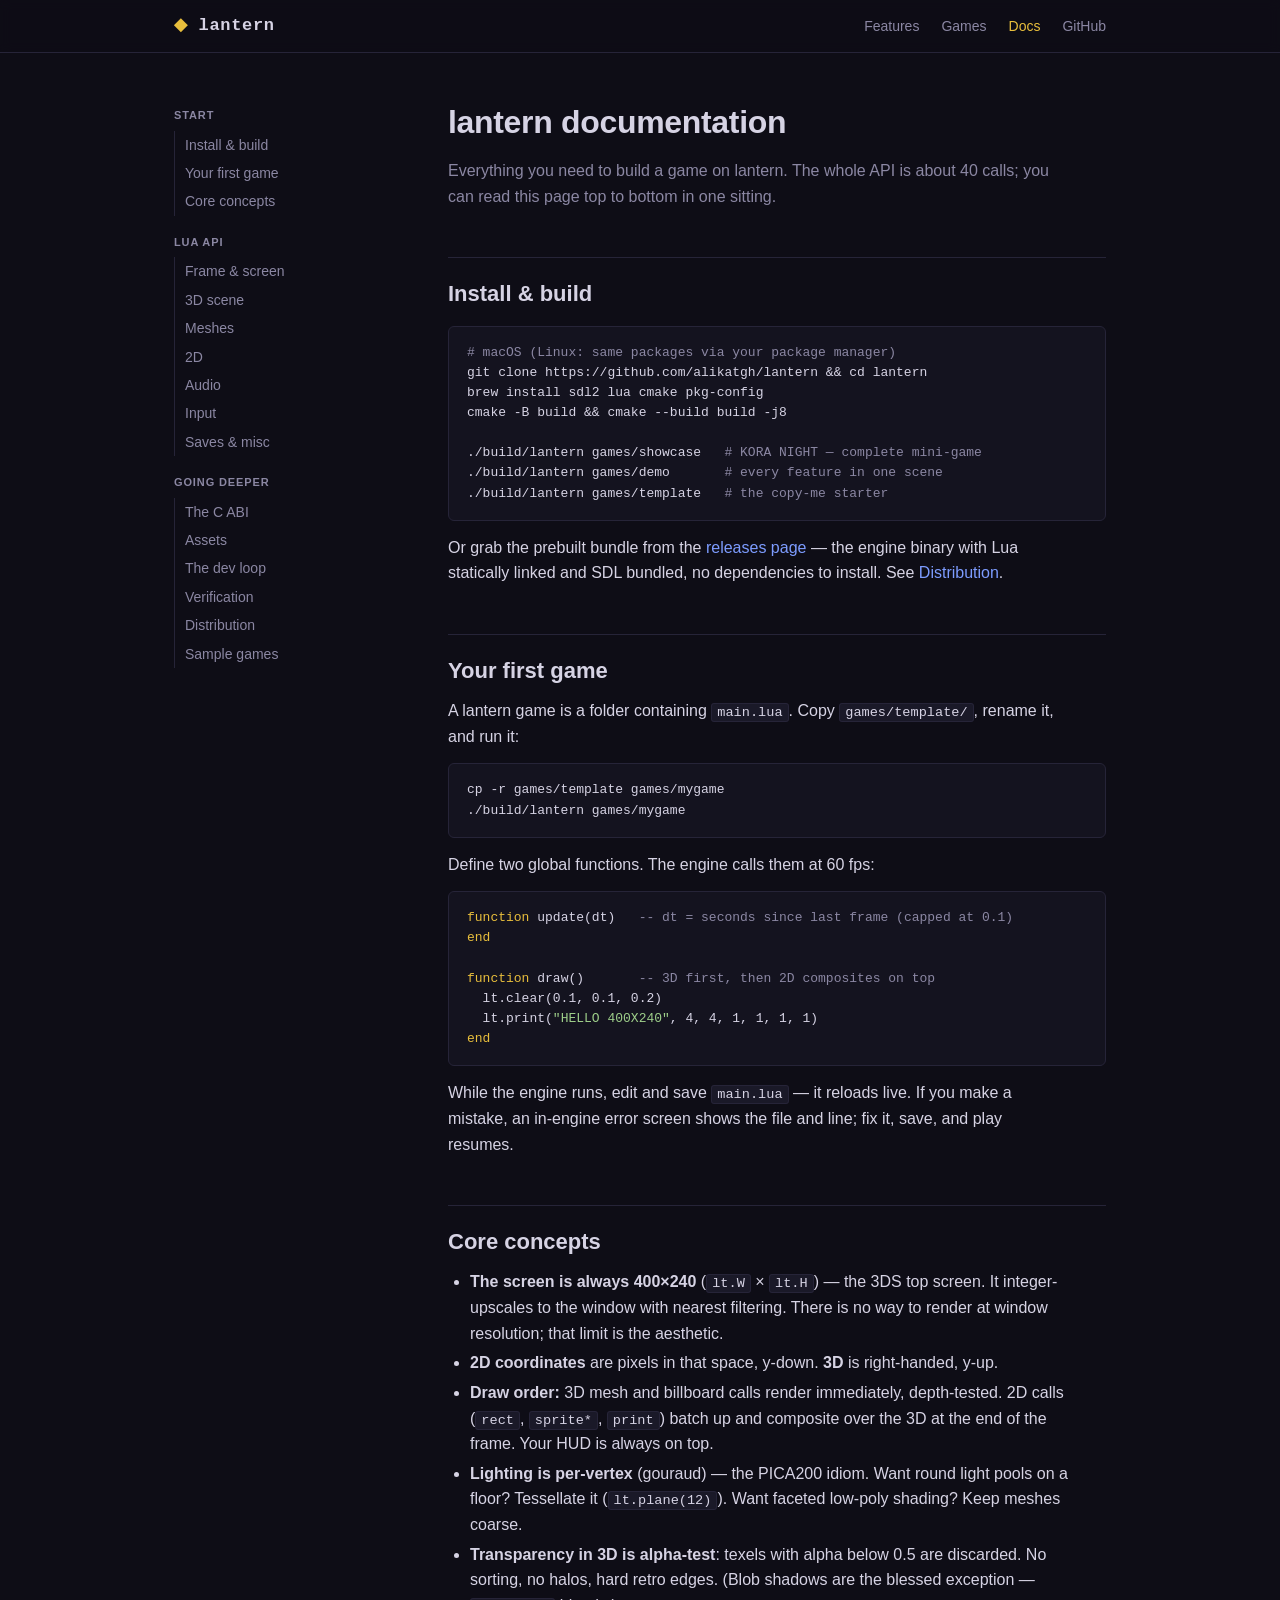
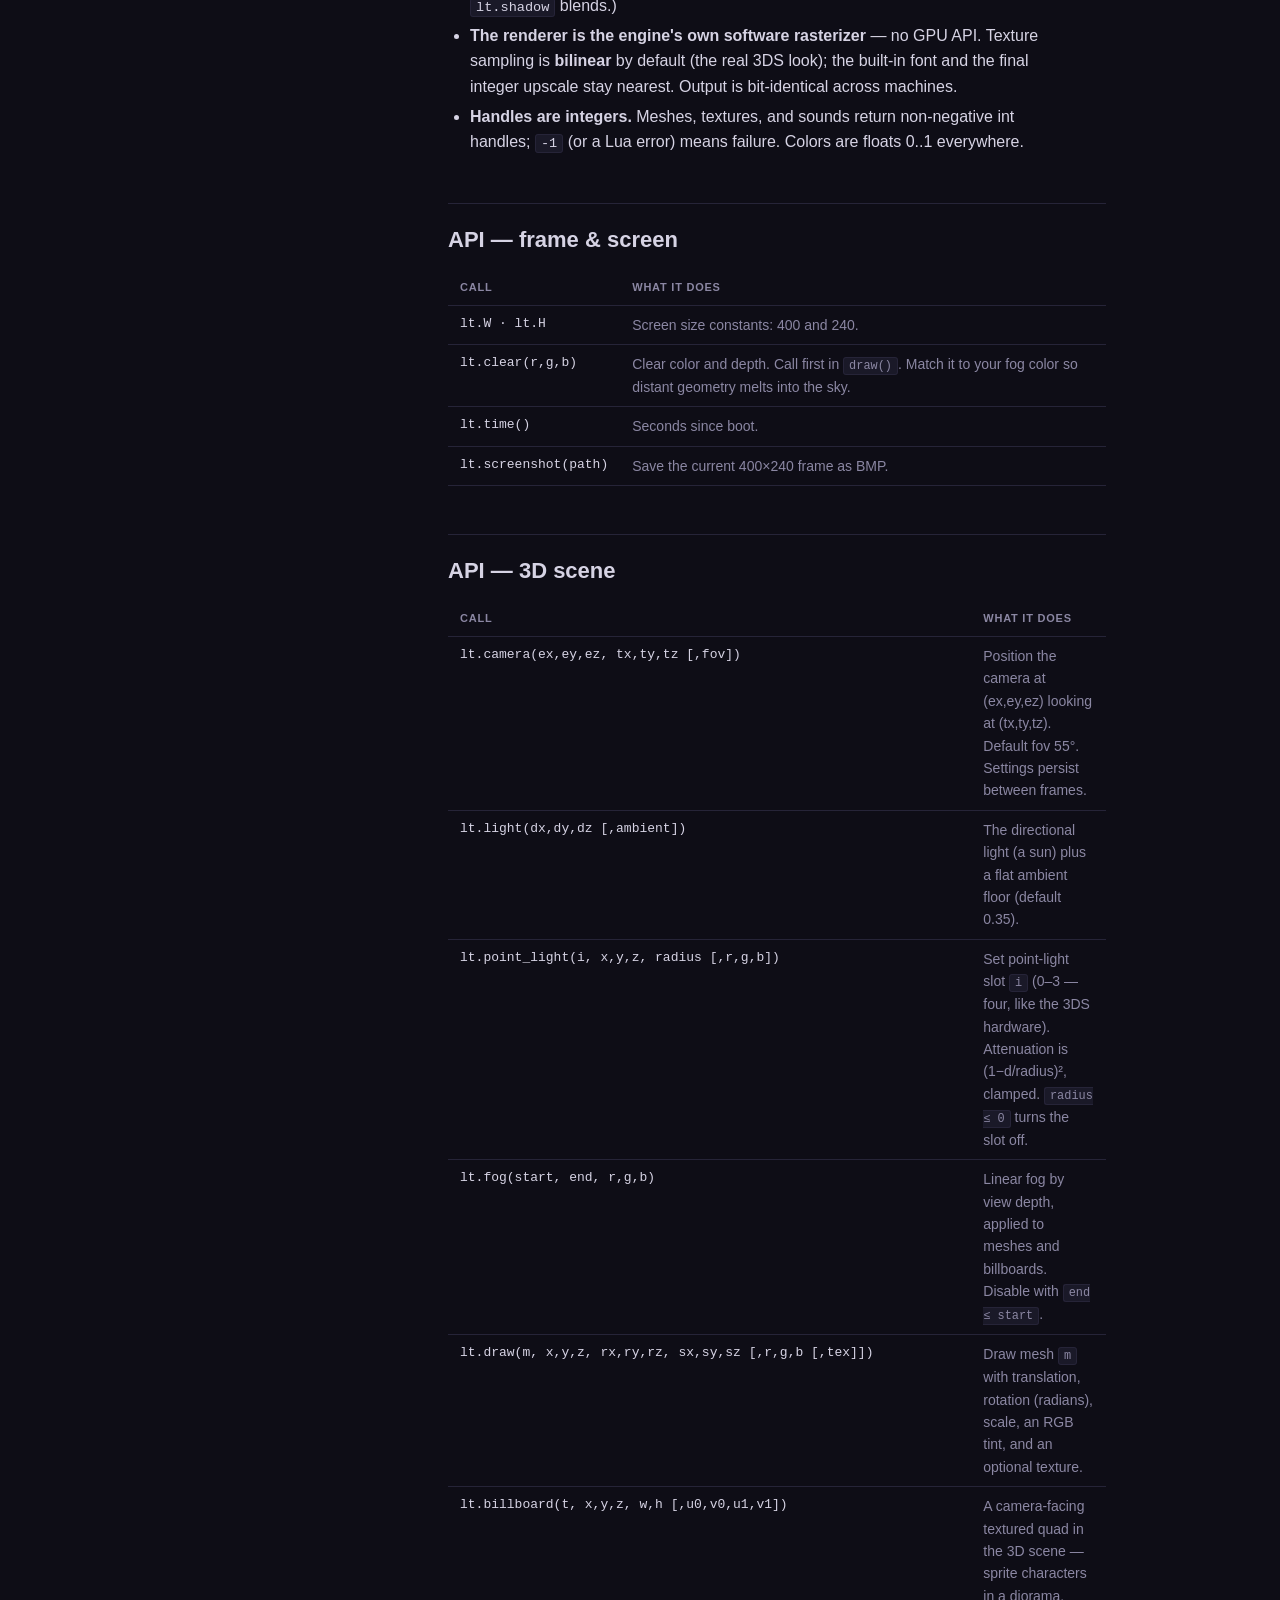
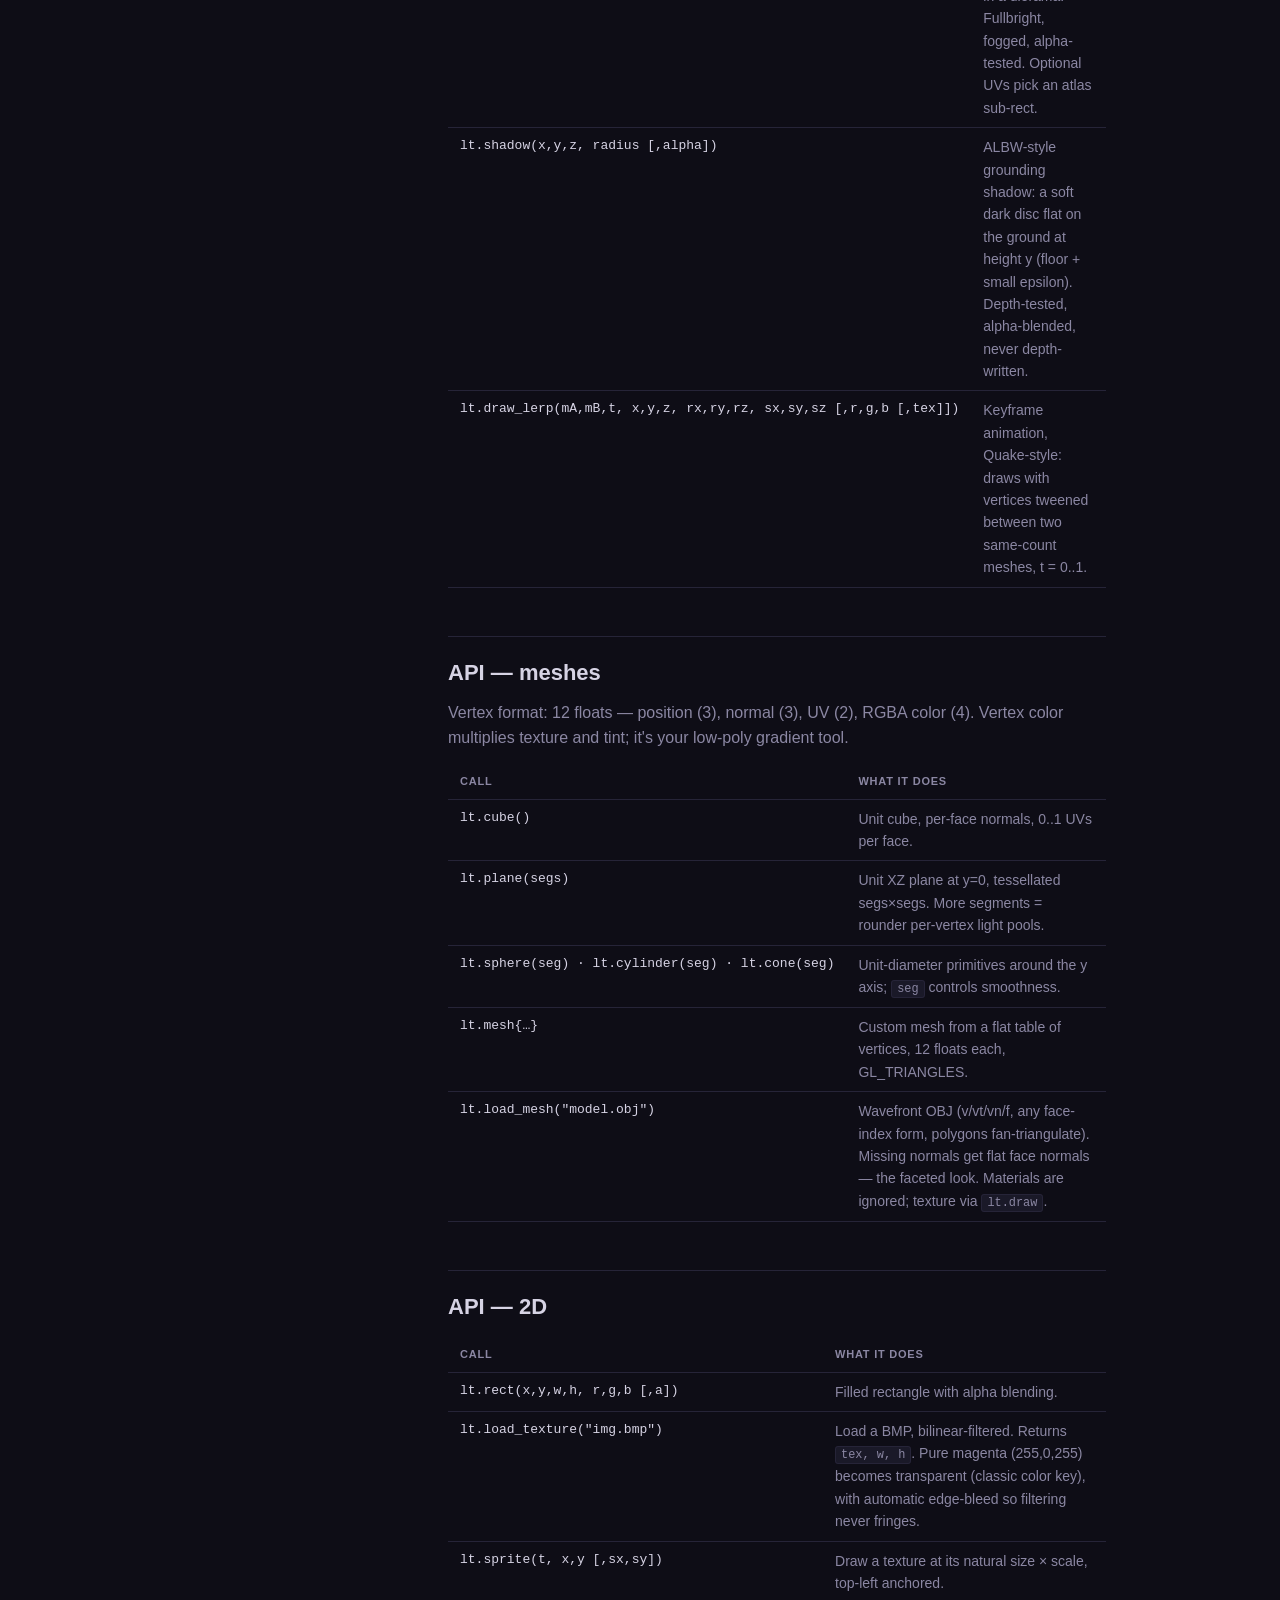
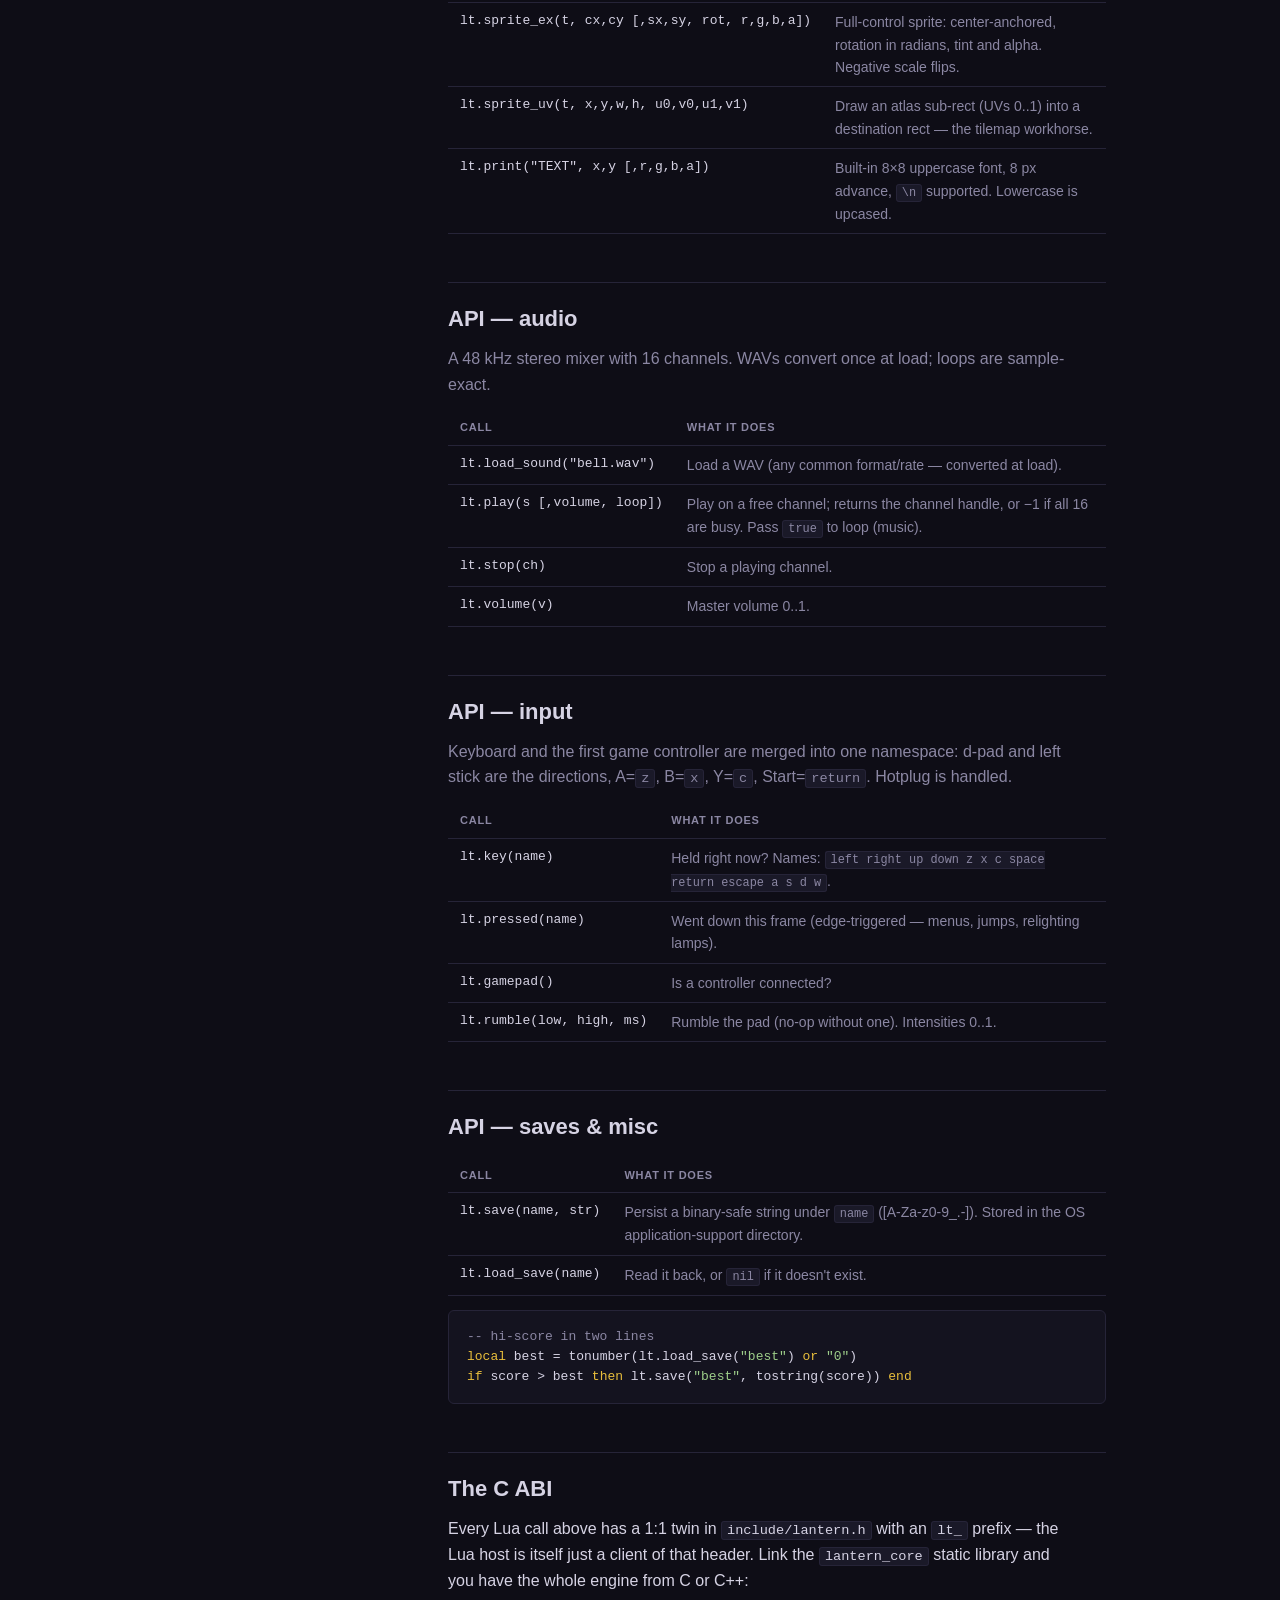
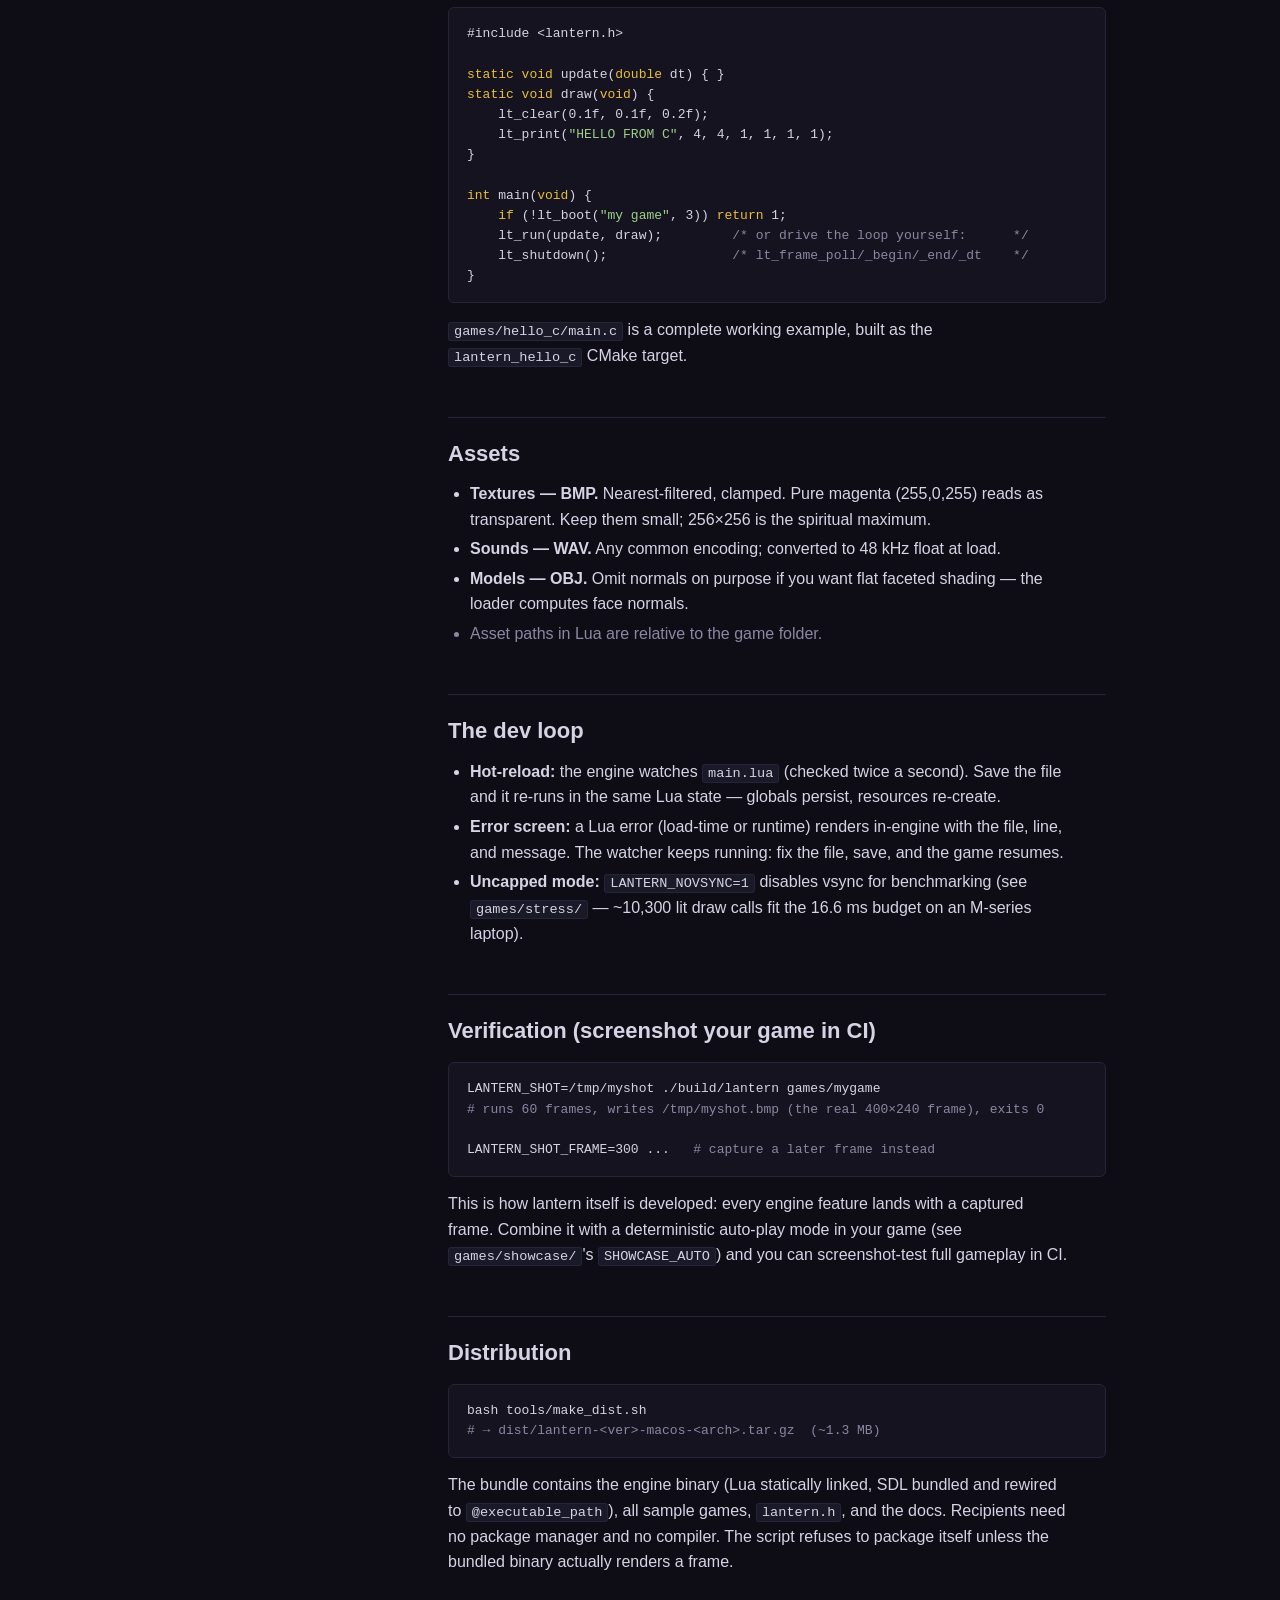
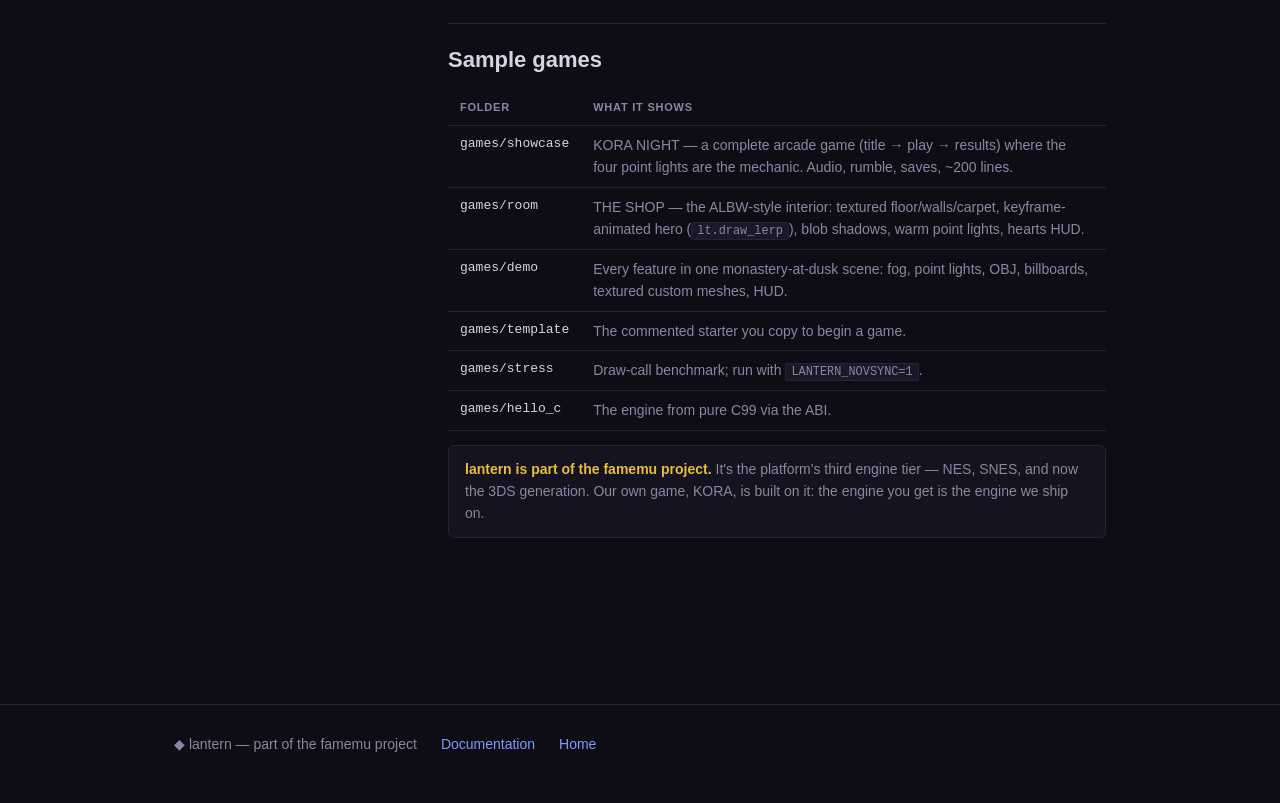
==== commit c029b86a: "site: link GitHub repo, clone URL, and releases page Co-Authored-By: Claude Fable 5 <noreply@anthrop" ====
--- a/site/docs/index.html
+++ b/site/docs/index.html
@@ -24,6 +24,7 @@
       <a href="../#features">Features</a>
       <a href="../#games">Games</a>
       <a href="./" class="active">Docs</a>
+      <a href="https://github.com/alikatgh/lantern">GitHub</a>
     </nav>
   </div>
 </header>
@@ -60,15 +61,17 @@
 
 <h2 id="install">Install &amp; build</h2>
 <pre><code><span class="c"># macOS (Linux: same packages via your package manager)</span>
+git clone https://github.com/alikatgh/lantern &amp;&amp; cd lantern
 brew install sdl2 lua cmake pkg-config
 cmake -B build &amp;&amp; cmake --build build -j8
 
 ./build/lantern games/showcase   <span class="c"># KORA NIGHT — complete mini-game</span>
 ./build/lantern games/demo       <span class="c"># every feature in one scene</span>
 ./build/lantern games/template   <span class="c"># the copy-me starter</span></code></pre>
-<p>Or grab the prebuilt bundle — the engine binary with Lua statically
-linked and SDL bundled, no dependencies to install. See
-<a href="#dist">Distribution</a>.</p>
+<p>Or grab the prebuilt bundle from the
+<a href="https://github.com/alikatgh/lantern/releases">releases page</a> —
+the engine binary with Lua statically linked and SDL bundled, no
+dependencies to install. See <a href="#dist">Distribution</a>.</p>
 
 <h2 id="first-game">Your first game</h2>
 <p>A lantern game is a folder containing <code>main.lua</code>. Copy
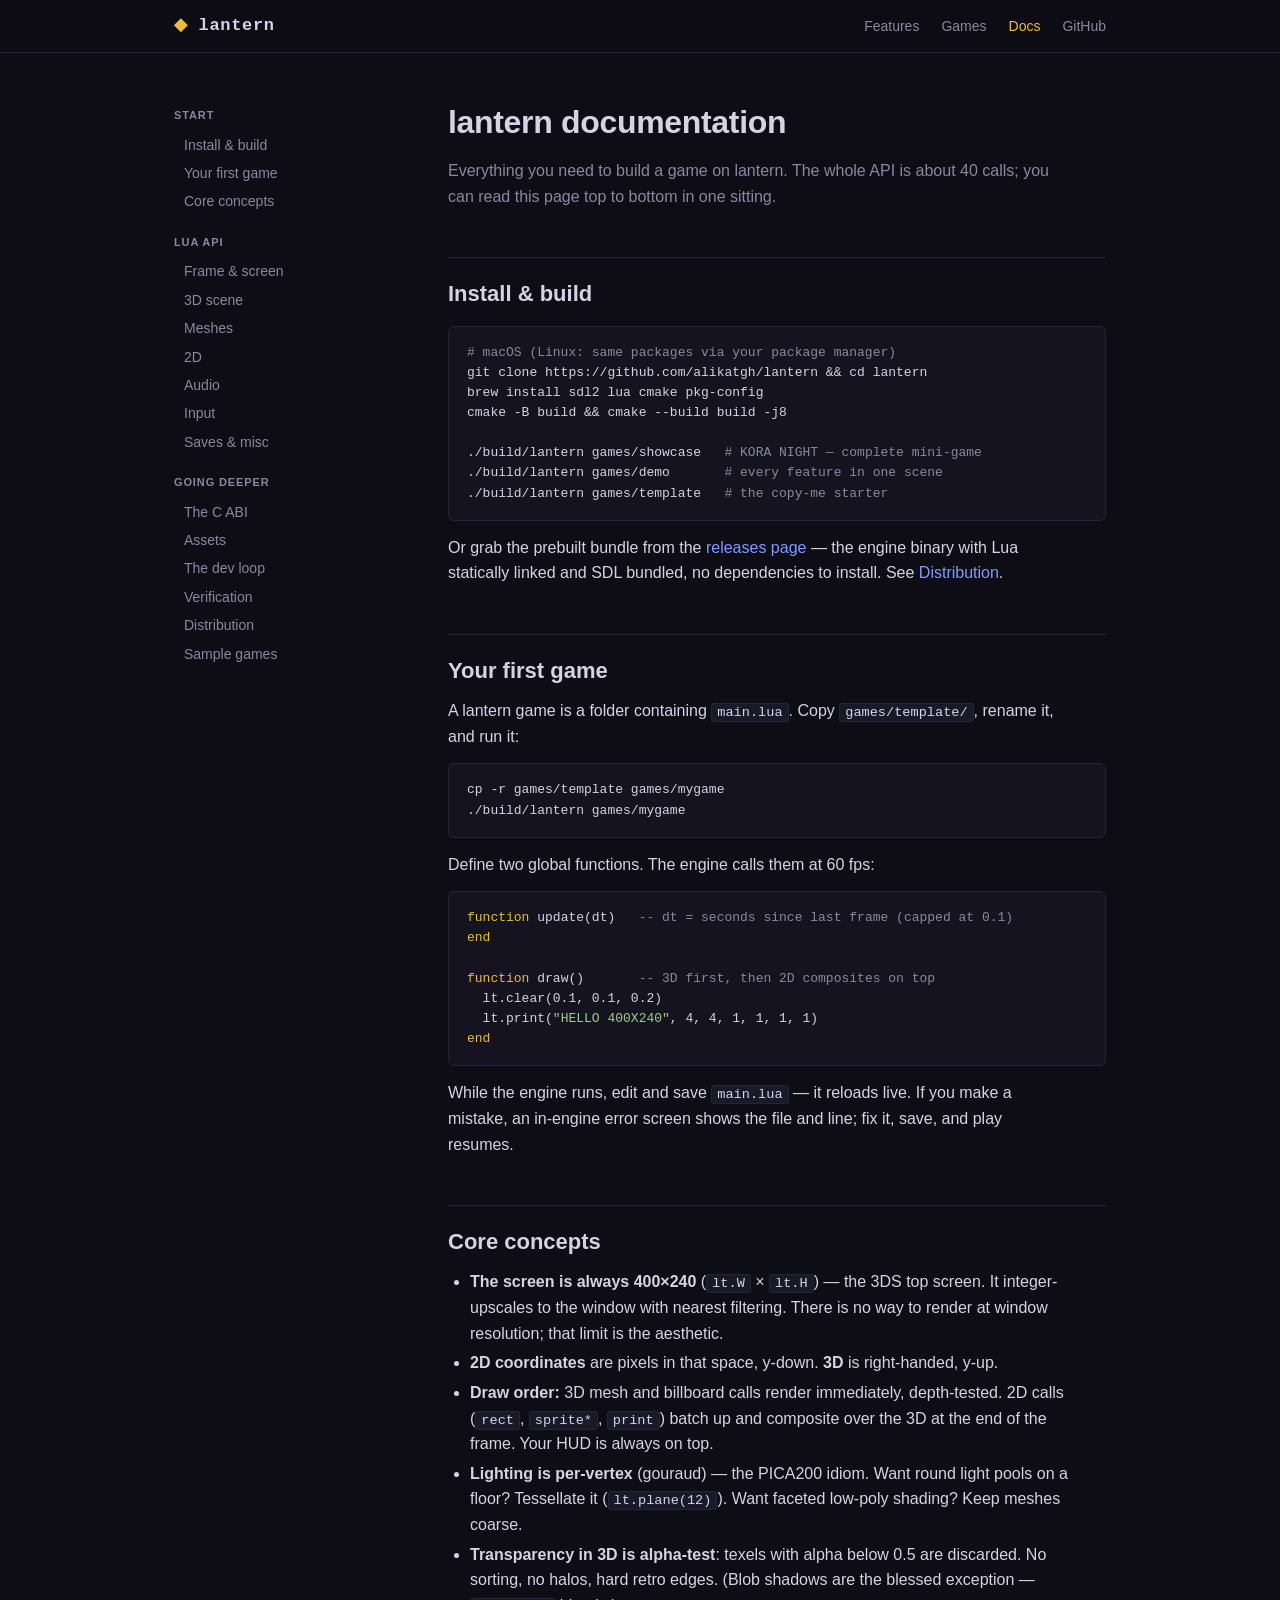
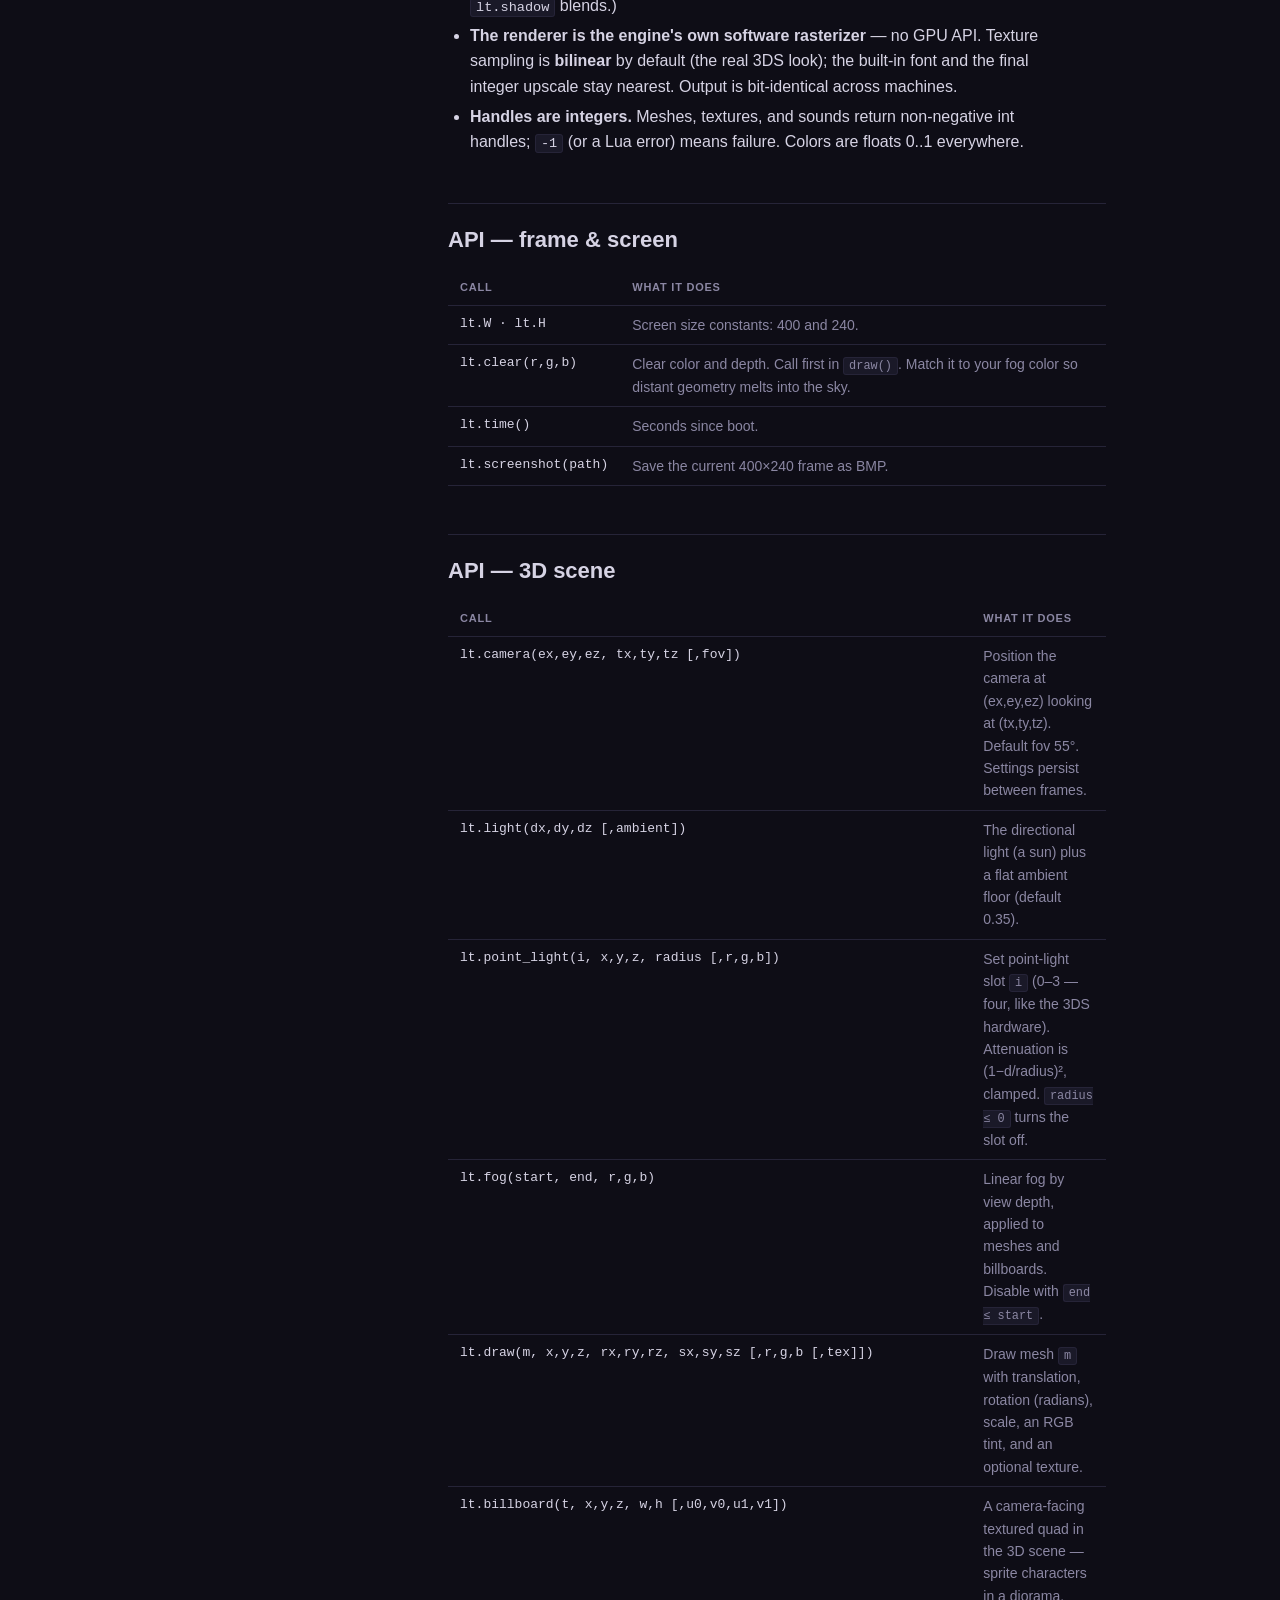
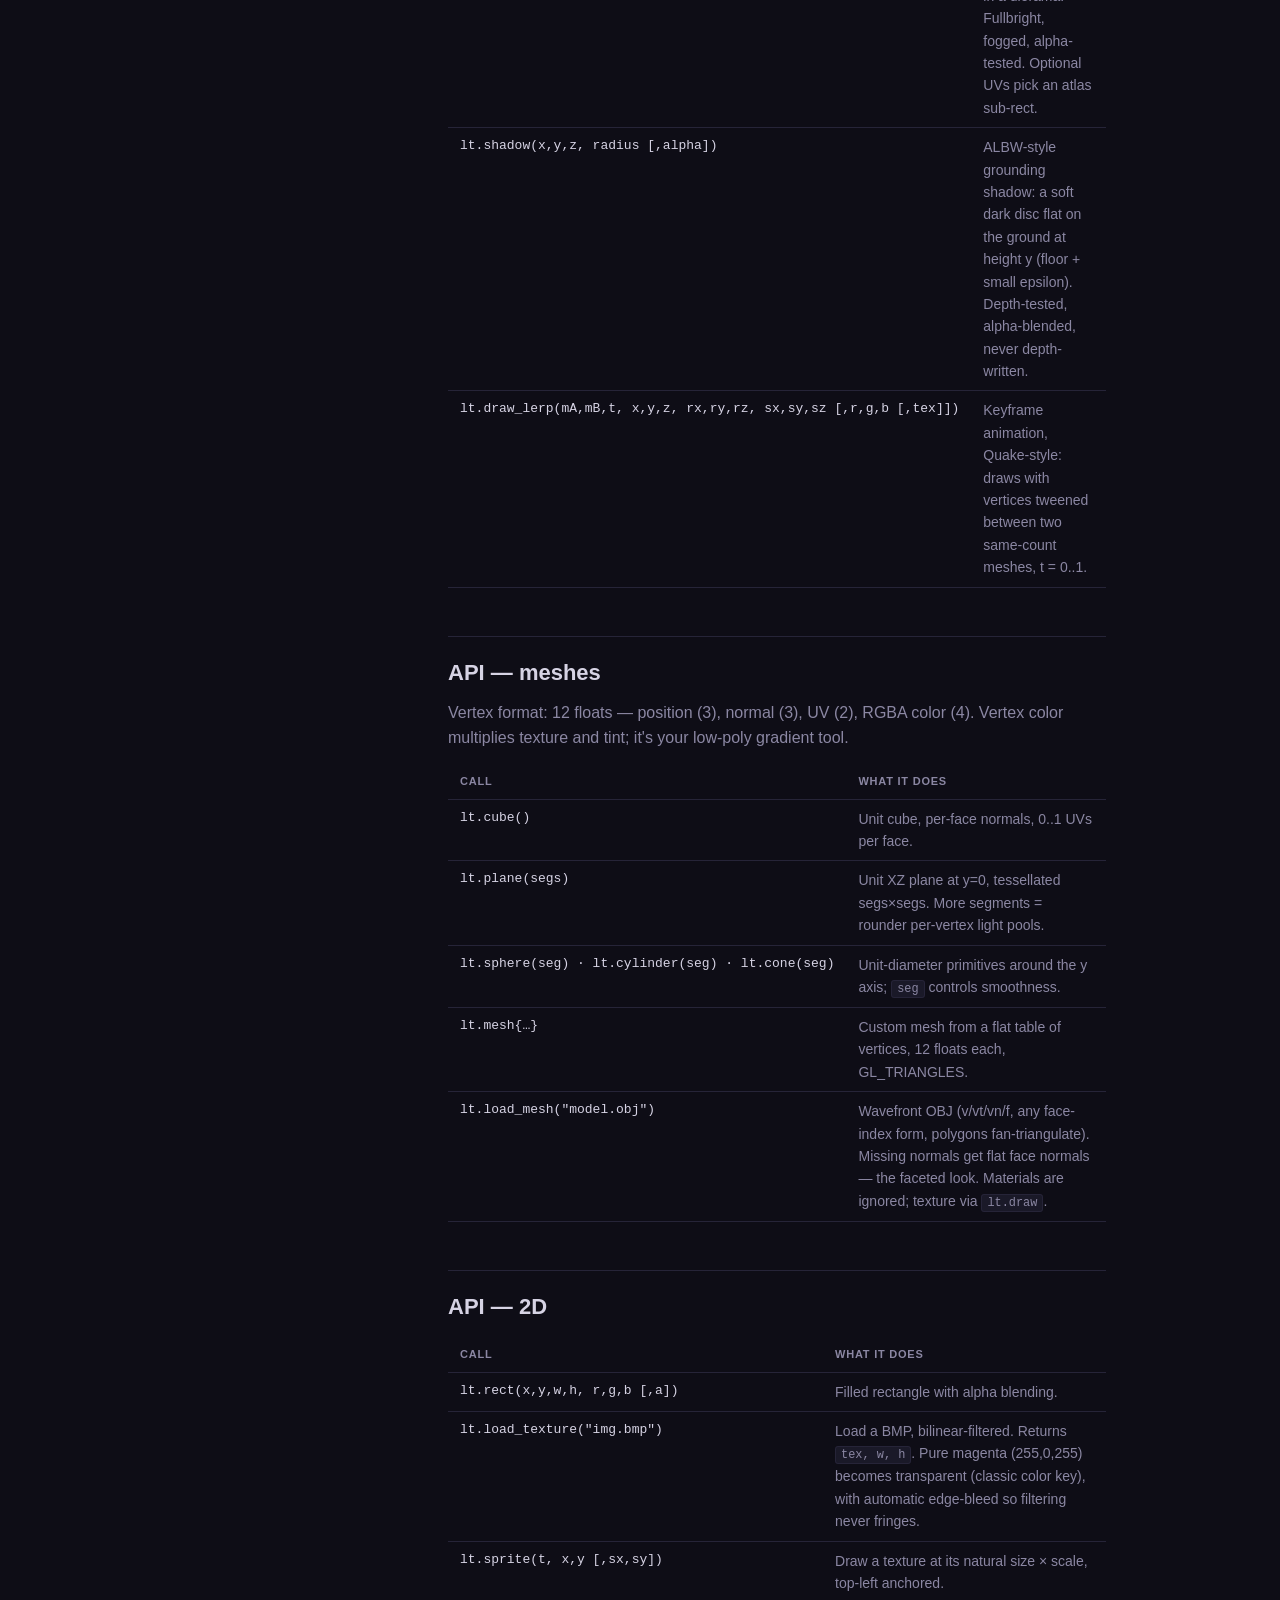
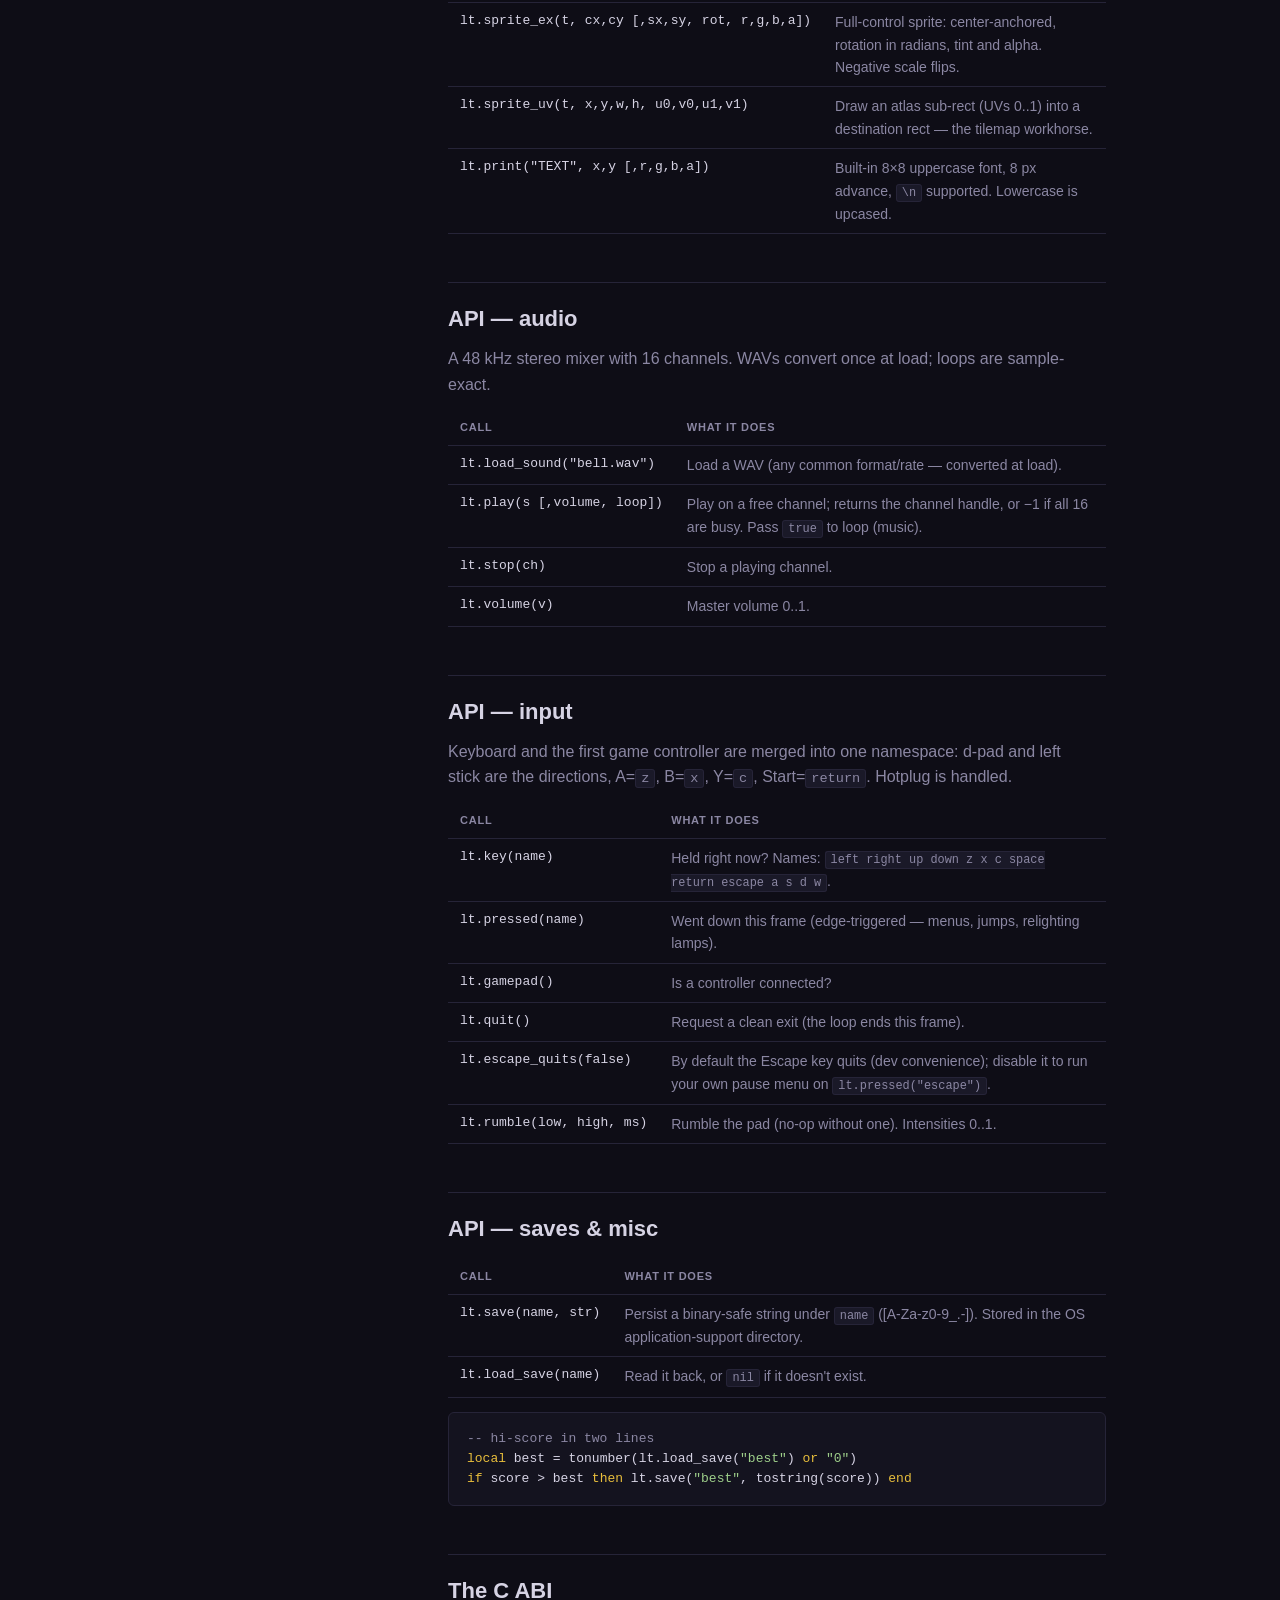
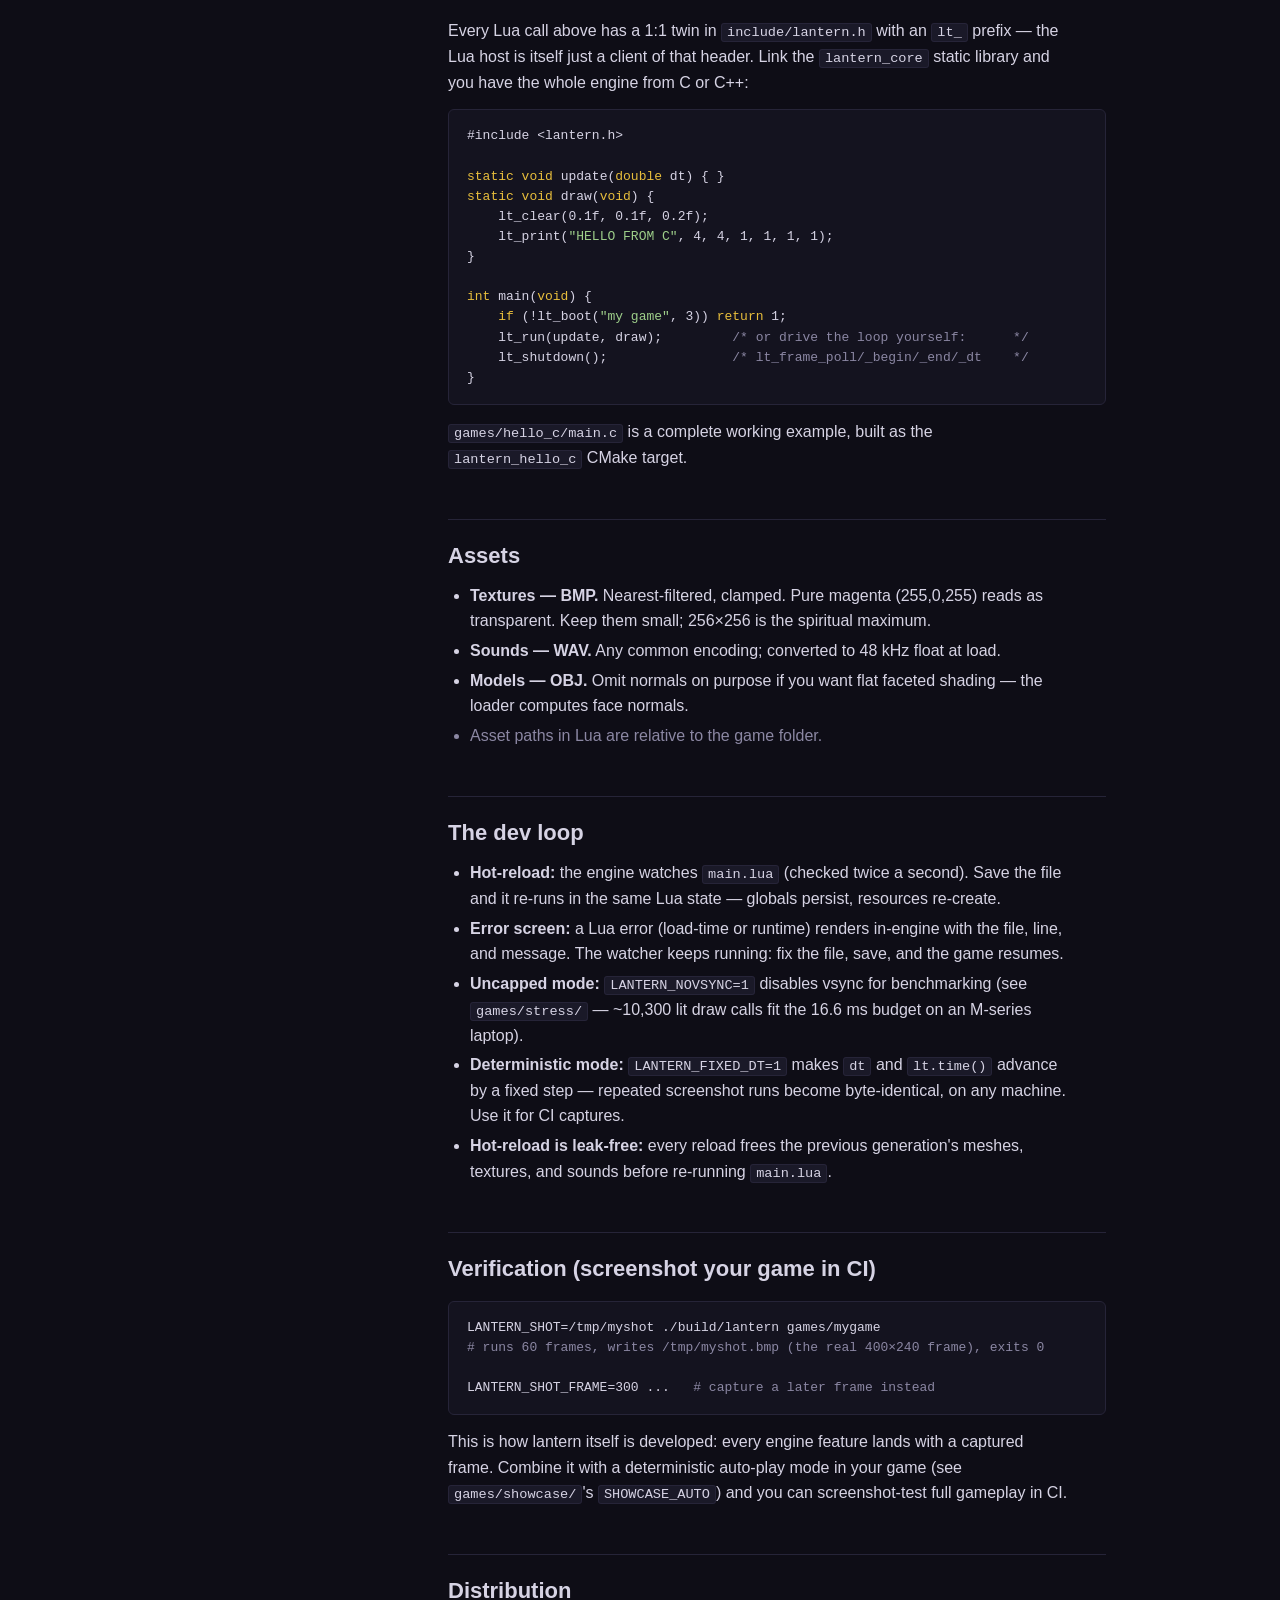
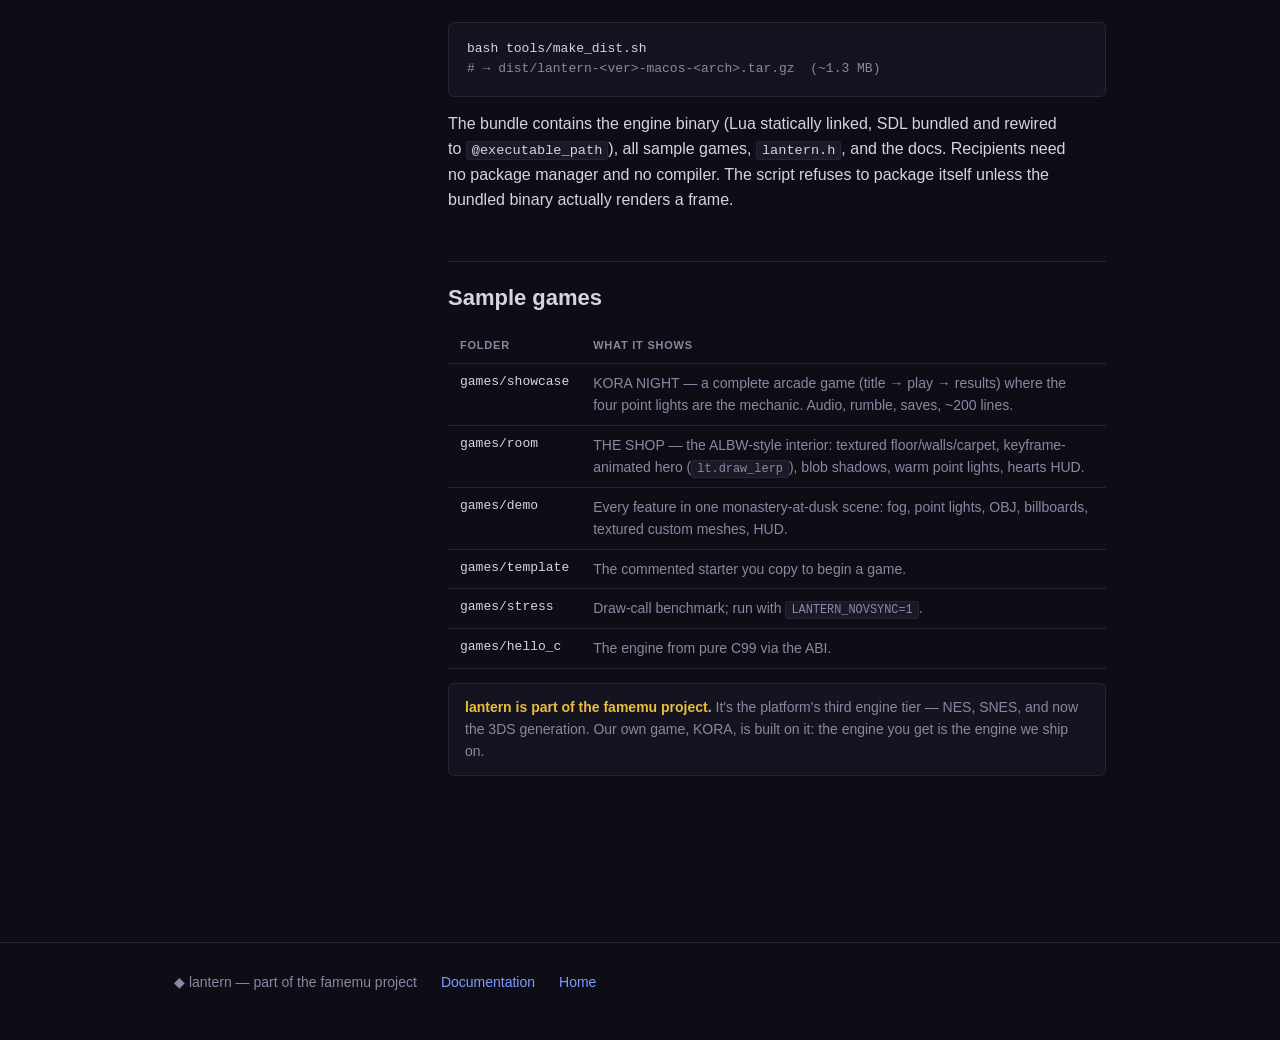
==== commit 6fb9bc39: "max-review fix batch: 15 confirmed findings fixed Rasterizer: boundary-ownership fill rule (no share" ====
--- a/site/docs/index.html
+++ b/site/docs/index.html
@@ -184,6 +184,8 @@
   <tr><td>lt.key(name)</td><td>Held right now? Names: <code>left right up down z x c space return escape a s d w</code>.</td></tr>
   <tr><td>lt.pressed(name)</td><td>Went down this frame (edge-triggered — menus, jumps, relighting lamps).</td></tr>
   <tr><td>lt.gamepad()</td><td>Is a controller connected?</td></tr>
+  <tr><td>lt.quit()</td><td>Request a clean exit (the loop ends this frame).</td></tr>
+  <tr><td>lt.escape_quits(false)</td><td>By default the Escape key quits (dev convenience); disable it to run your own pause menu on <code>lt.pressed("escape")</code>.</td></tr>
   <tr><td>lt.rumble(low, high, ms)</td><td>Rumble the pad (no-op without one). Intensities 0..1.</td></tr>
 </table>
 
@@ -241,6 +243,13 @@
   <li><b>Uncapped mode:</b> <code>LANTERN_NOVSYNC=1</code> disables vsync
   for benchmarking (see <code>games/stress/</code> — ~10,300 lit draw calls
   fit the 16.6 ms budget on an M-series laptop).</li>
+  <li><b>Deterministic mode:</b> <code>LANTERN_FIXED_DT=1</code> makes
+  <code>dt</code> and <code>lt.time()</code> advance by a fixed step —
+  repeated screenshot runs become byte-identical, on any machine. Use it
+  for CI captures.</li>
+  <li><b>Hot-reload is leak-free:</b> every reload frees the previous
+  generation's meshes, textures, and sounds before re-running
+  <code>main.lua</code>.</li>
 </ul>
 
 <h2 id="verify">Verification (screenshot your game in CI)</h2>
--- a/site/style.css
+++ b/site/style.css
@@ -156,13 +156,14 @@
 .stats {
   display: grid;
   grid-template-columns: repeat(auto-fit, minmax(150px, 1fr));
+  gap: 1px;                       /* hairline dividers via grid gap —      */
+  background: var(--line);        /* no border-left rails (UI rules §2)    */
   border: 1px solid var(--line);
   border-radius: 6px;
   overflow: hidden;
   margin: 36px 0 8px;
 }
-.stat { padding: 18px 20px; border-left: 1px solid var(--line); background: var(--bg2); }
-.stat:first-child { border-left: none; }
+.stat { padding: 18px 20px; background: var(--bg2); }
 .stat b { display: block; font-size: 24px; font-weight: 700; font-family: var(--mono); }
 .stat span { font-size: 13px; color: var(--dim); }
 
@@ -209,7 +210,7 @@
   margin: 18px 0 6px;
   font-weight: 600;
 }
-aside.toc a { display: block; color: var(--dim); padding: 3px 0 3px 10px; border-left: 1px solid var(--line); }
+aside.toc a { display: block; color: var(--dim); padding: 3px 0 3px 10px; }
 aside.toc a:hover { color: var(--text); text-decoration: none; background: var(--bg2); }
 
 main.doc { min-width: 0; padding-bottom: 80px; }
@@ -220,7 +221,7 @@
   padding-top: 18px;
   border-top: 1px solid var(--line);
 }
-main.doc h3 { font-size: 16px; margin: 28px 0 8px; font-family: var(--mono); color: var(--gold); font-weight: 600; }
+main.doc h3 { font-size: 16px; margin: 28px 0 8px; font-family: var(--mono); color: var(--text); font-weight: 700; }
 main.doc p { margin: 10px 0; max-width: 70ch; }
 main.doc p.dim, main.doc li.dim { color: var(--dim); }
 main.doc ul { margin: 10px 0 10px 22px; }
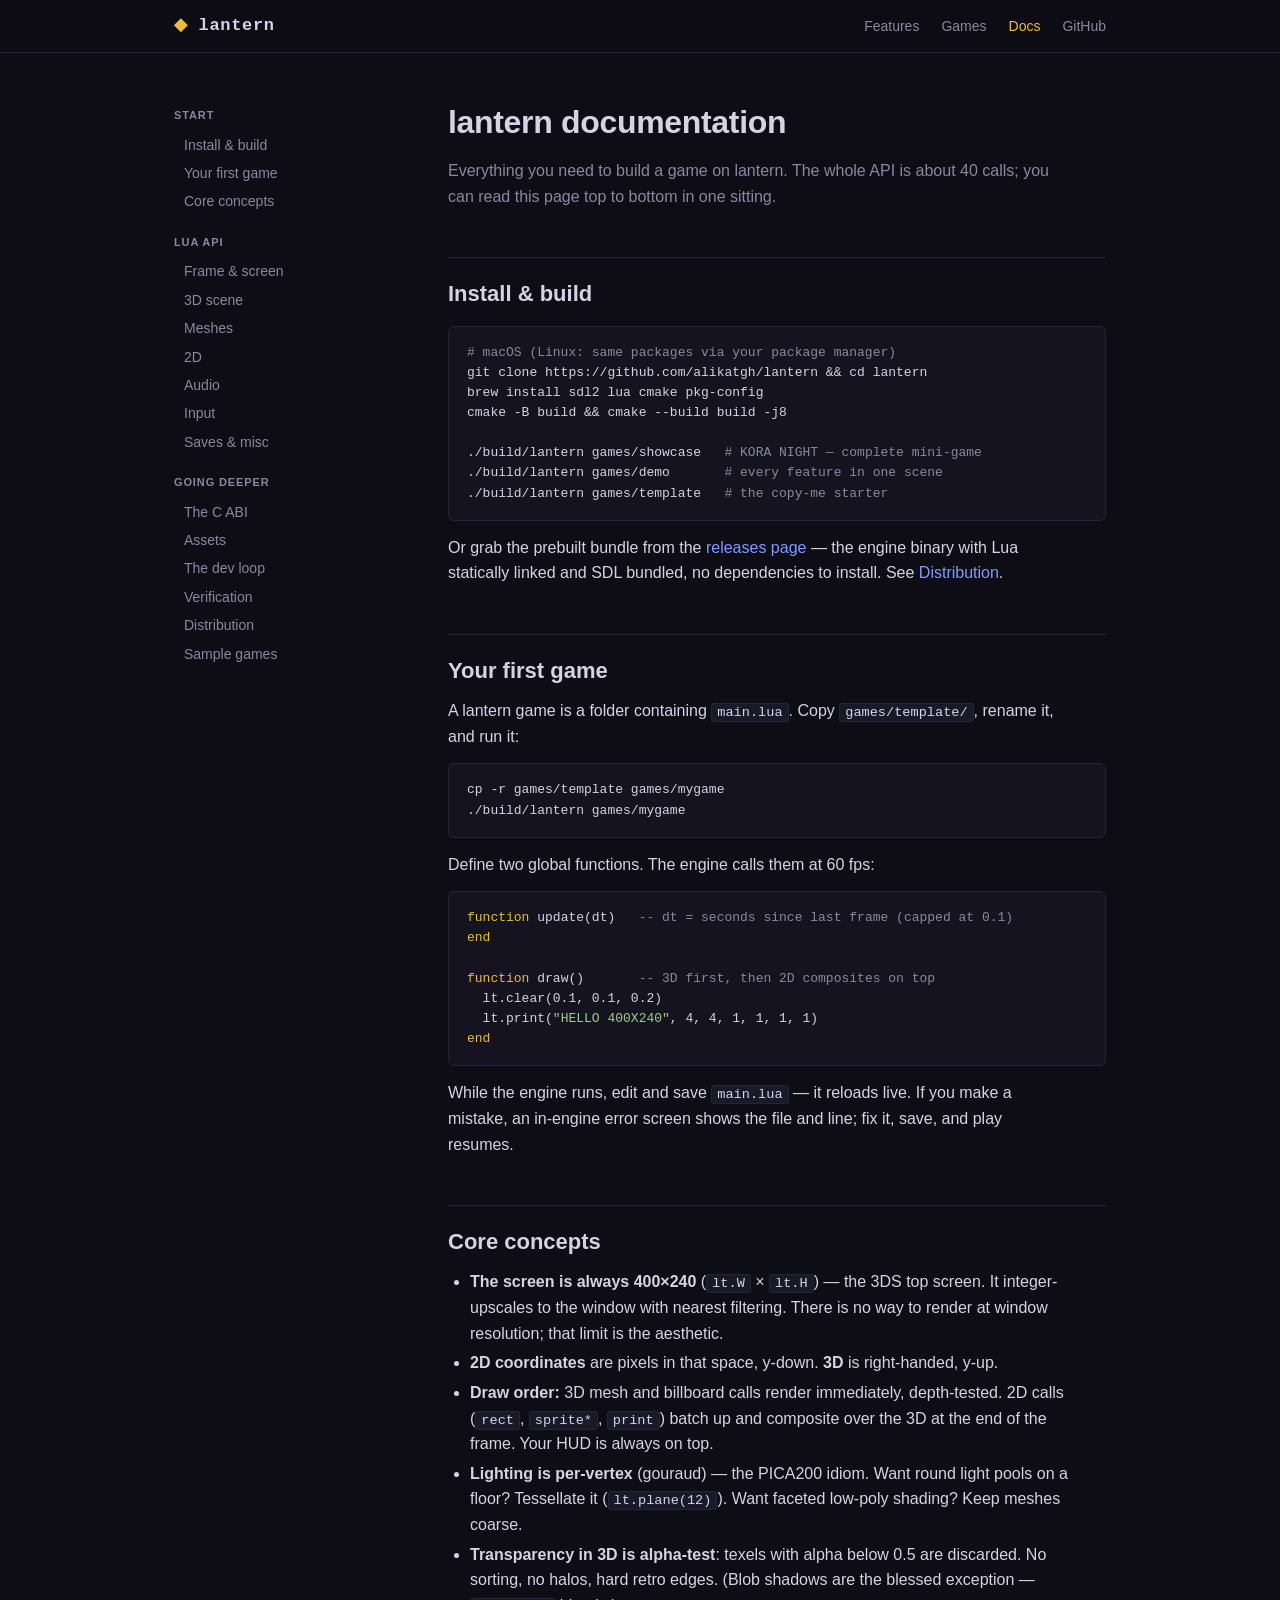
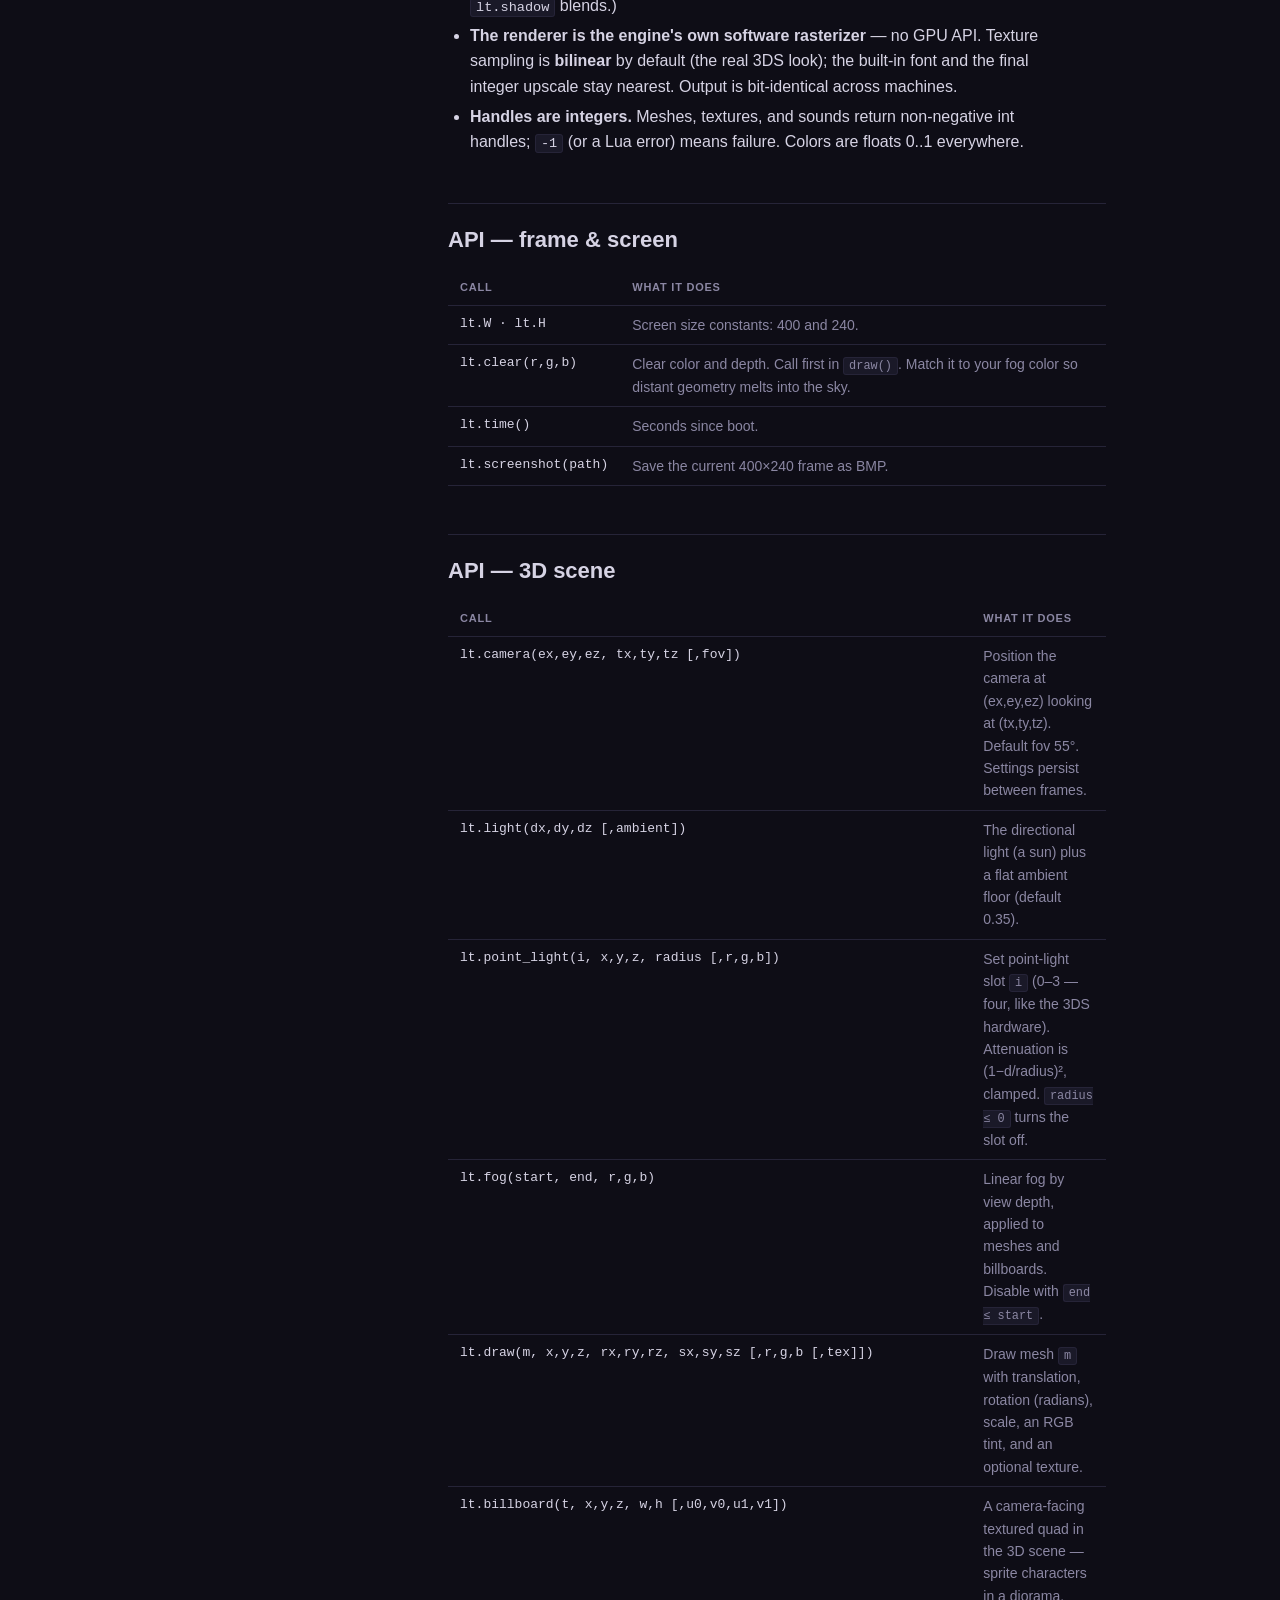
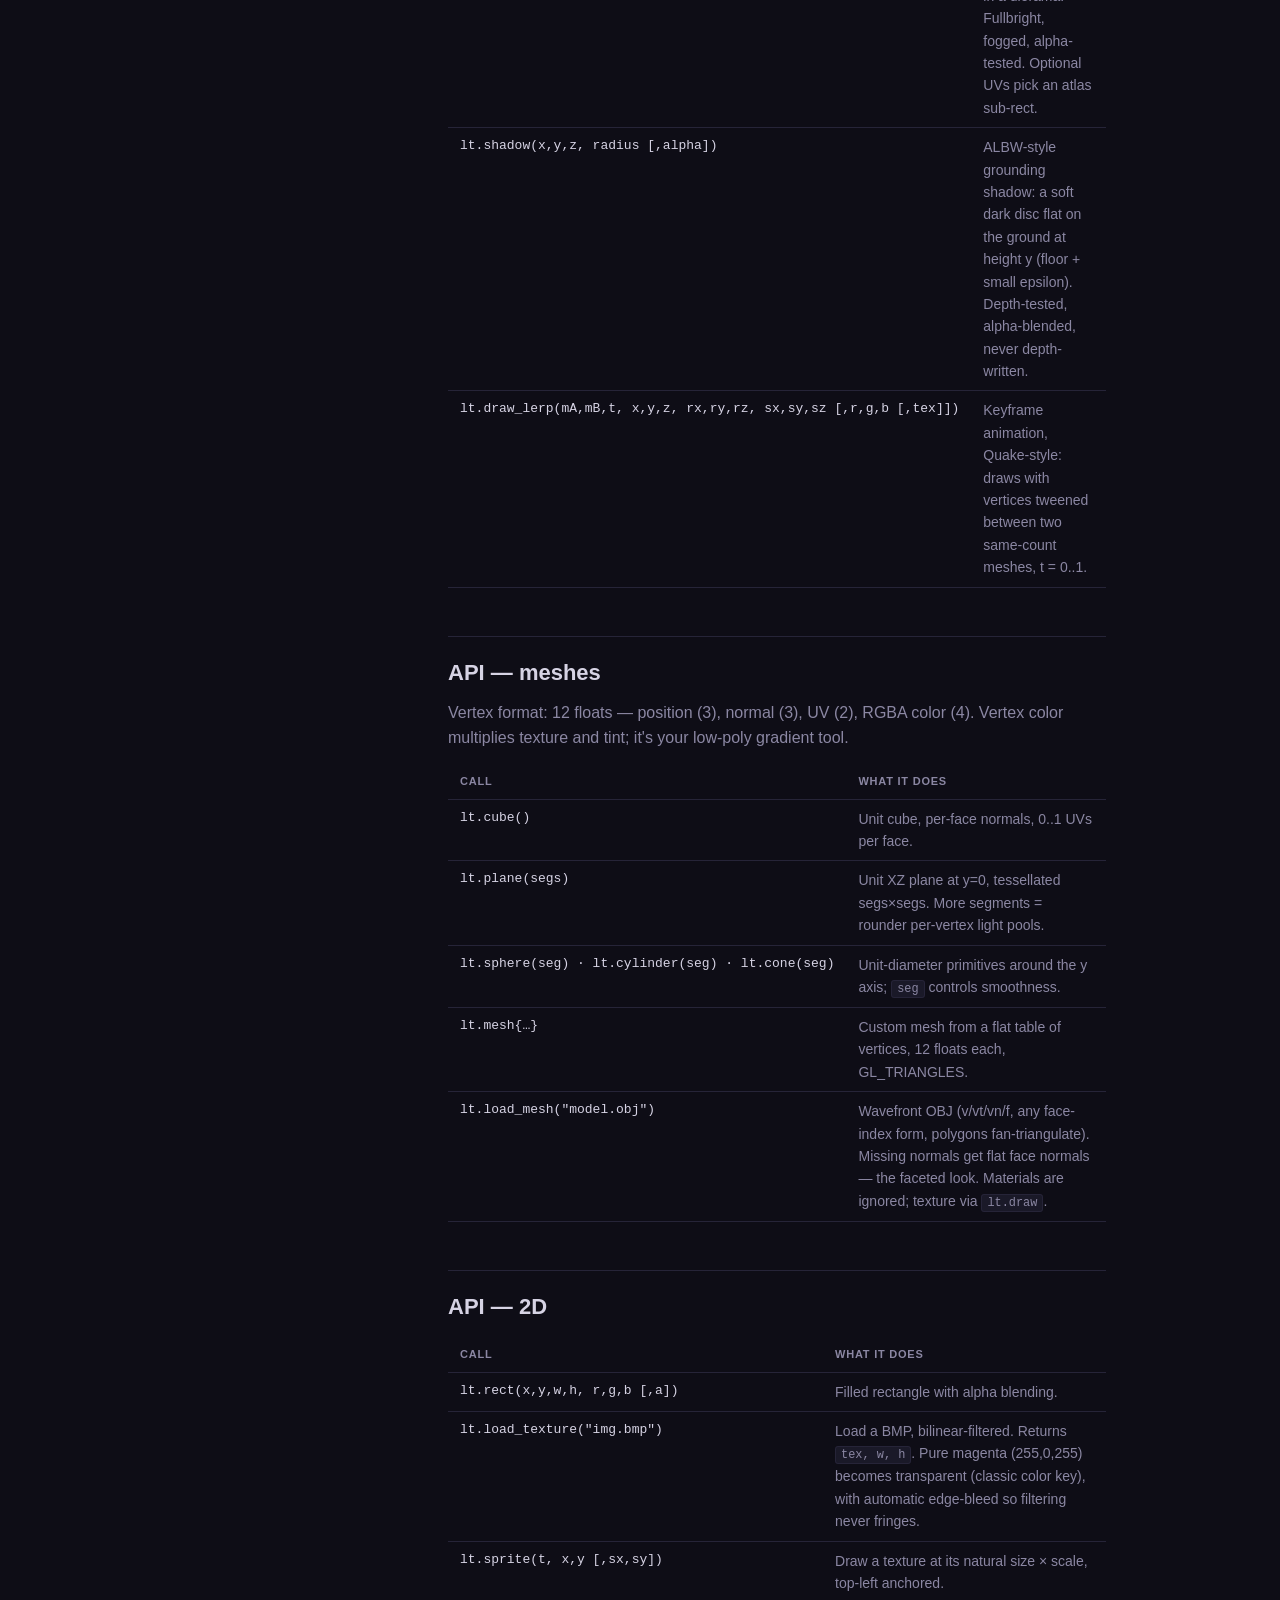
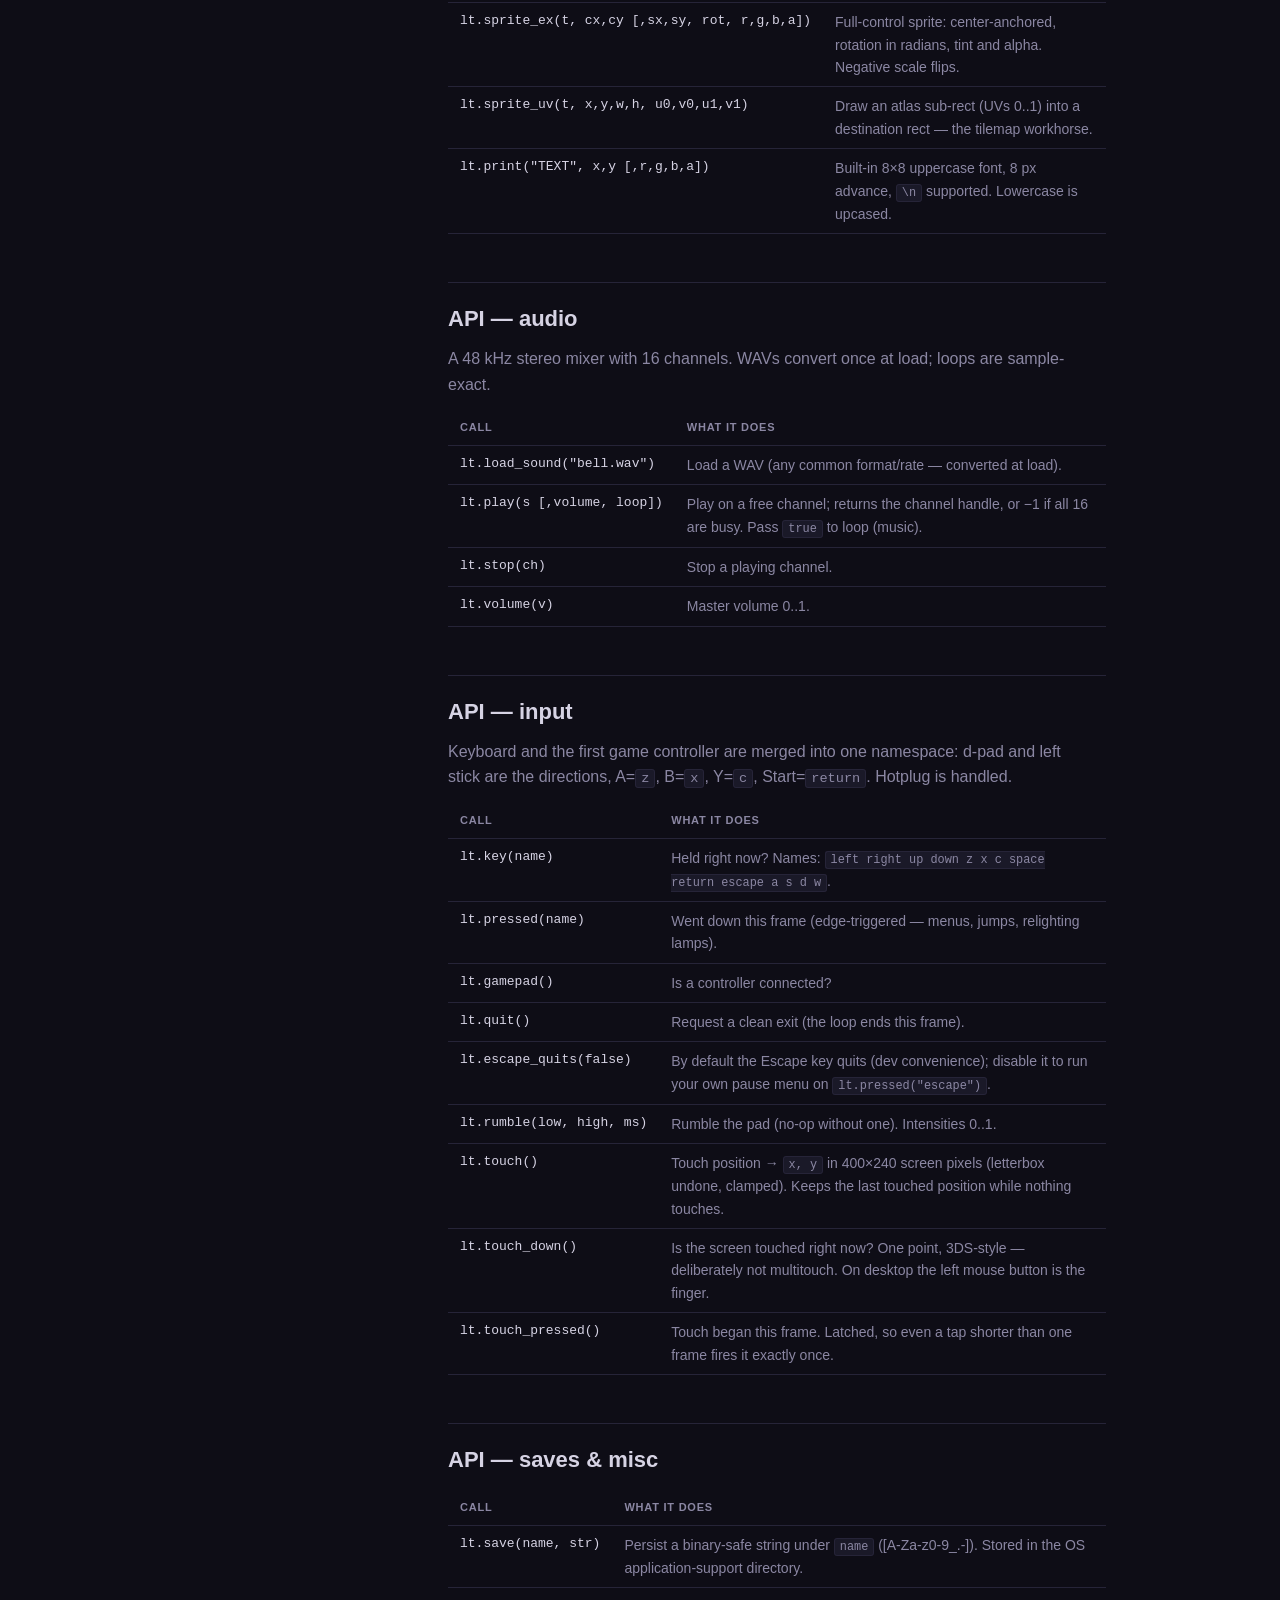
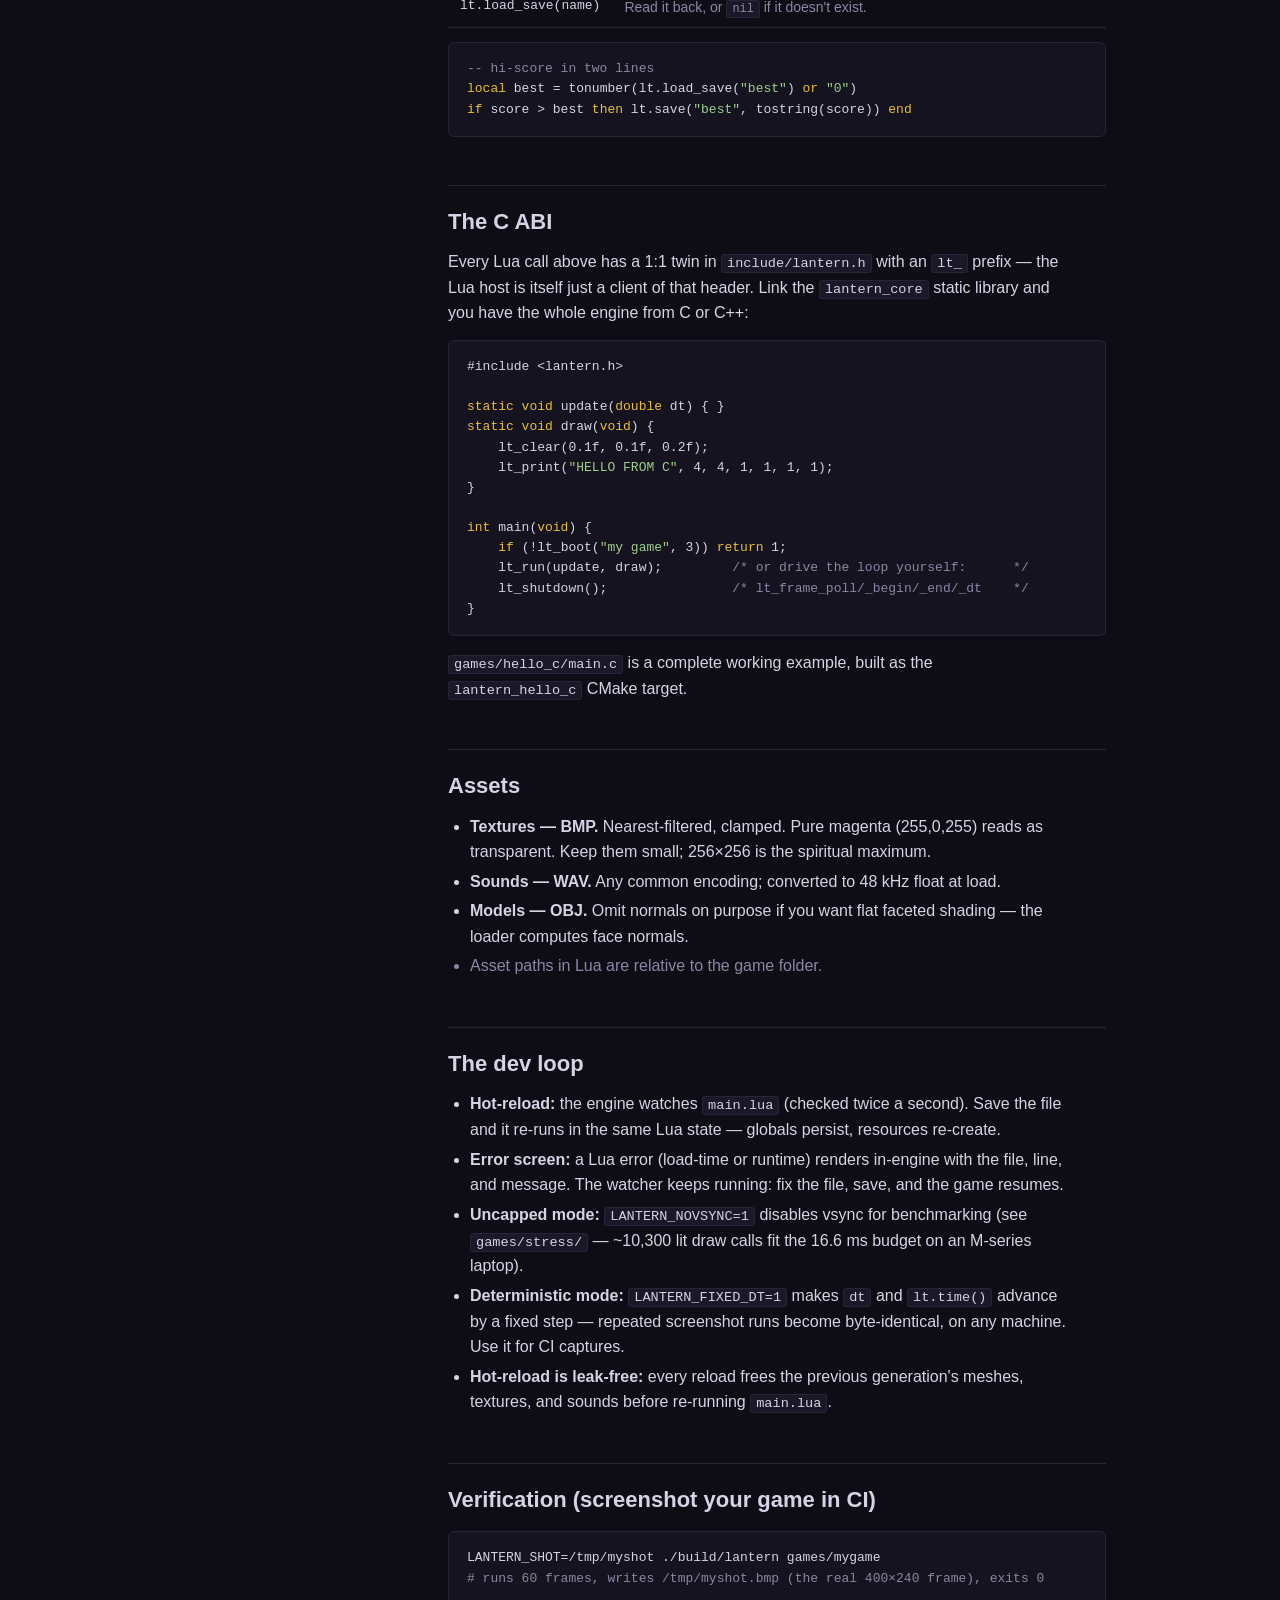
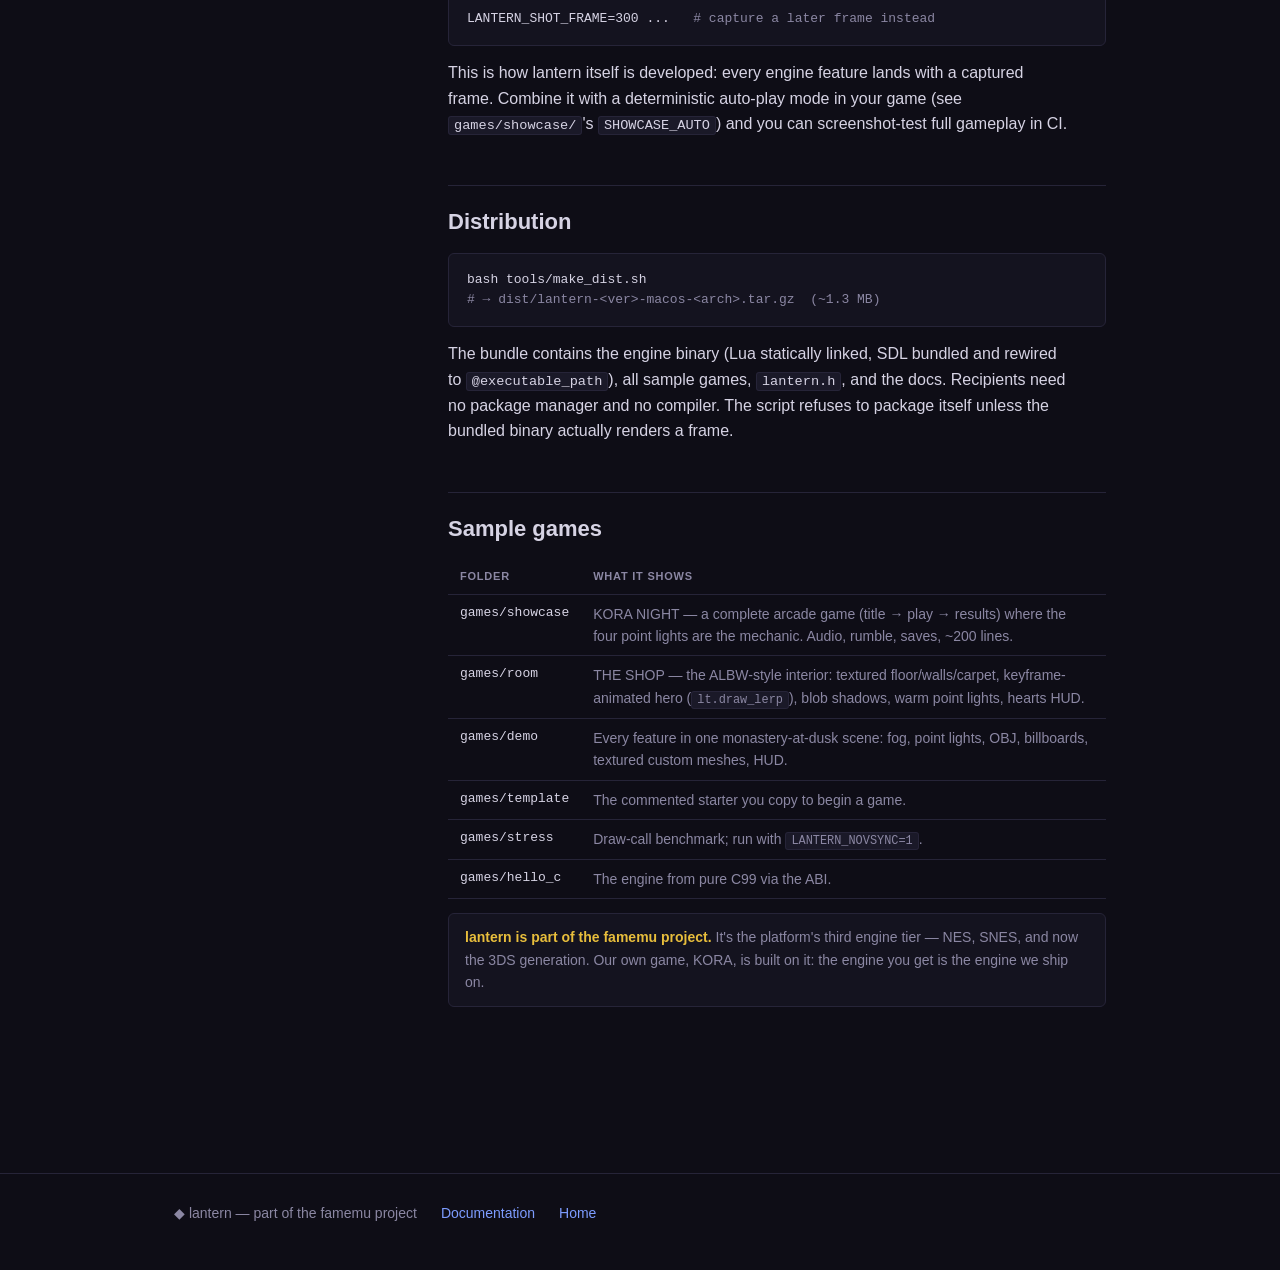
==== commit fbafba6b: "iOS backend: the engine runs on iPhone/iPad New native backend (no SDL, no new deps): platform_ios.m" ====
--- a/site/docs/index.html
+++ b/site/docs/index.html
@@ -187,6 +187,9 @@
   <tr><td>lt.quit()</td><td>Request a clean exit (the loop ends this frame).</td></tr>
   <tr><td>lt.escape_quits(false)</td><td>By default the Escape key quits (dev convenience); disable it to run your own pause menu on <code>lt.pressed("escape")</code>.</td></tr>
   <tr><td>lt.rumble(low, high, ms)</td><td>Rumble the pad (no-op without one). Intensities 0..1.</td></tr>
+  <tr><td>lt.touch()</td><td>Touch position → <code>x, y</code> in 400×240 screen pixels (letterbox undone, clamped). Keeps the last touched position while nothing touches.</td></tr>
+  <tr><td>lt.touch_down()</td><td>Is the screen touched right now? One point, 3DS-style — deliberately not multitouch. On desktop the left mouse button is the finger.</td></tr>
+  <tr><td>lt.touch_pressed()</td><td>Touch began this frame. Latched, so even a tap shorter than one frame fires it exactly once.</td></tr>
 </table>
 
 <h2 id="api-save">API — saves &amp; misc</h2>
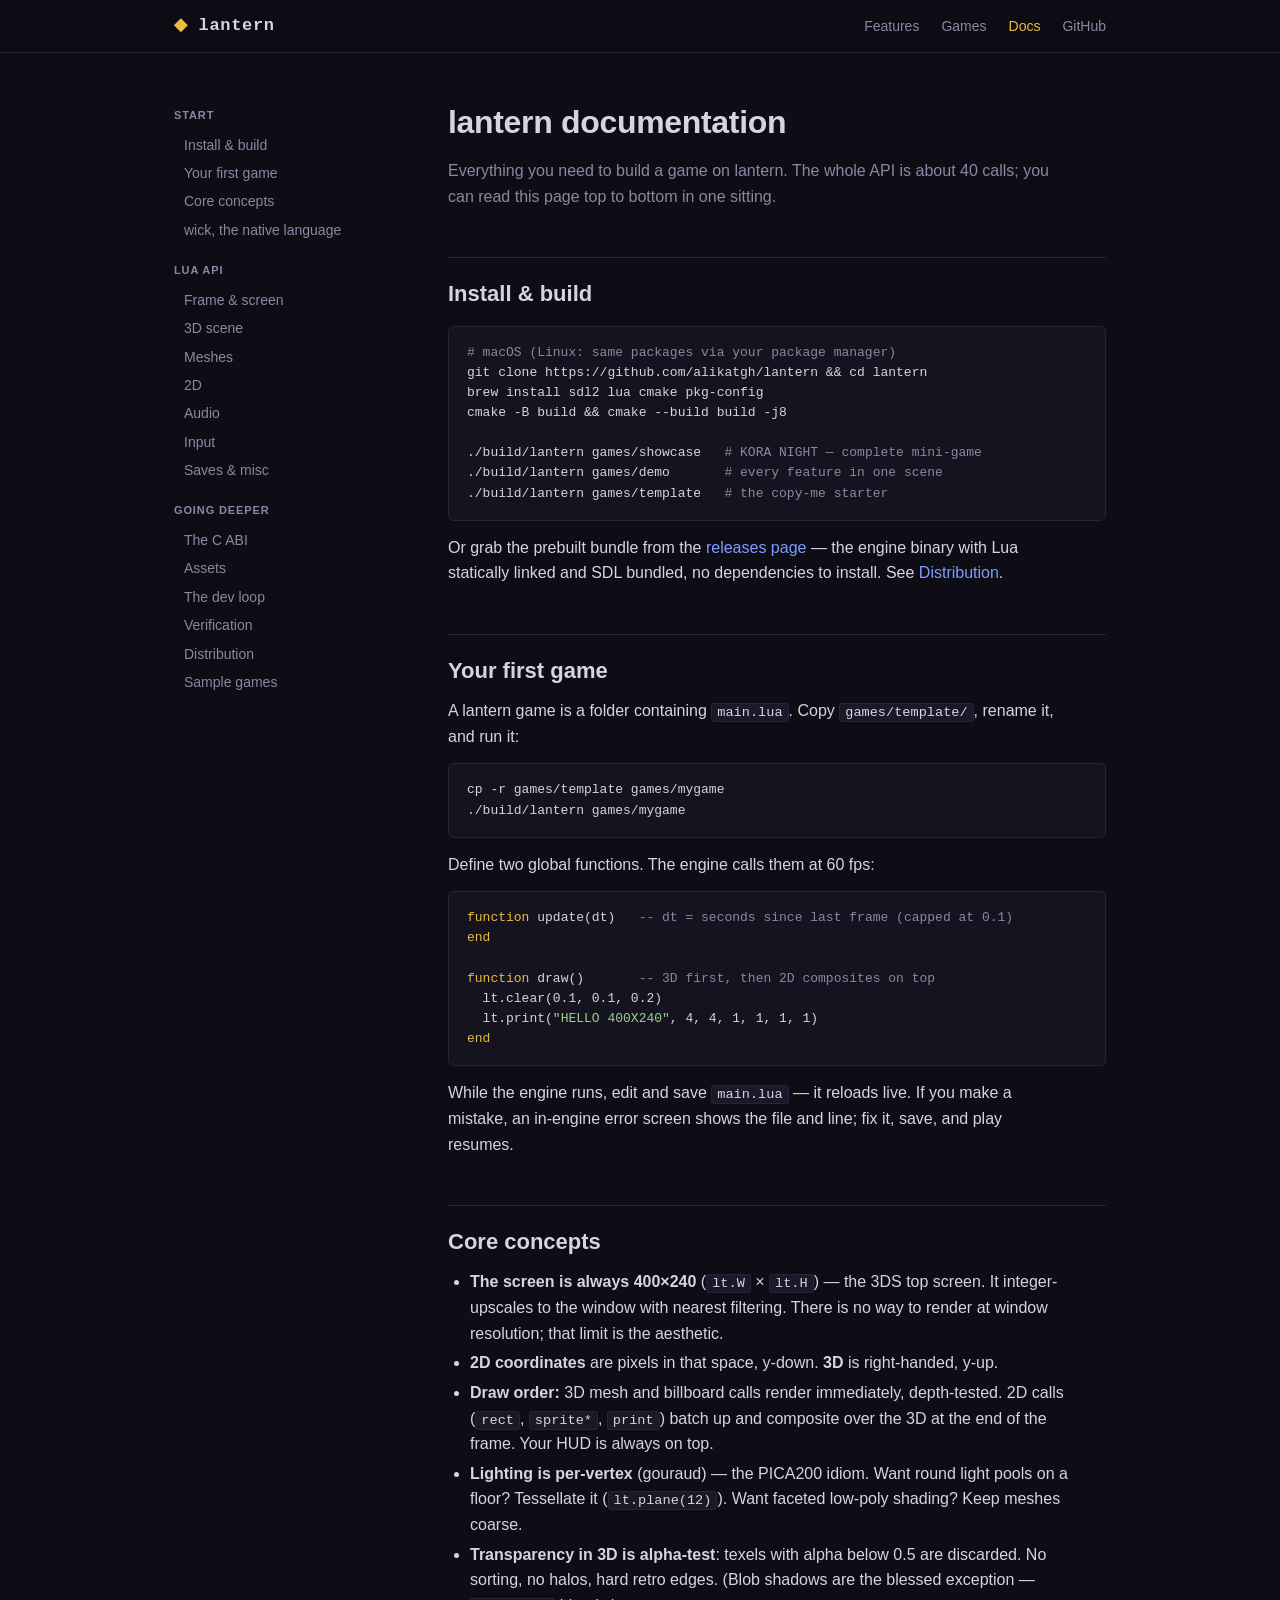
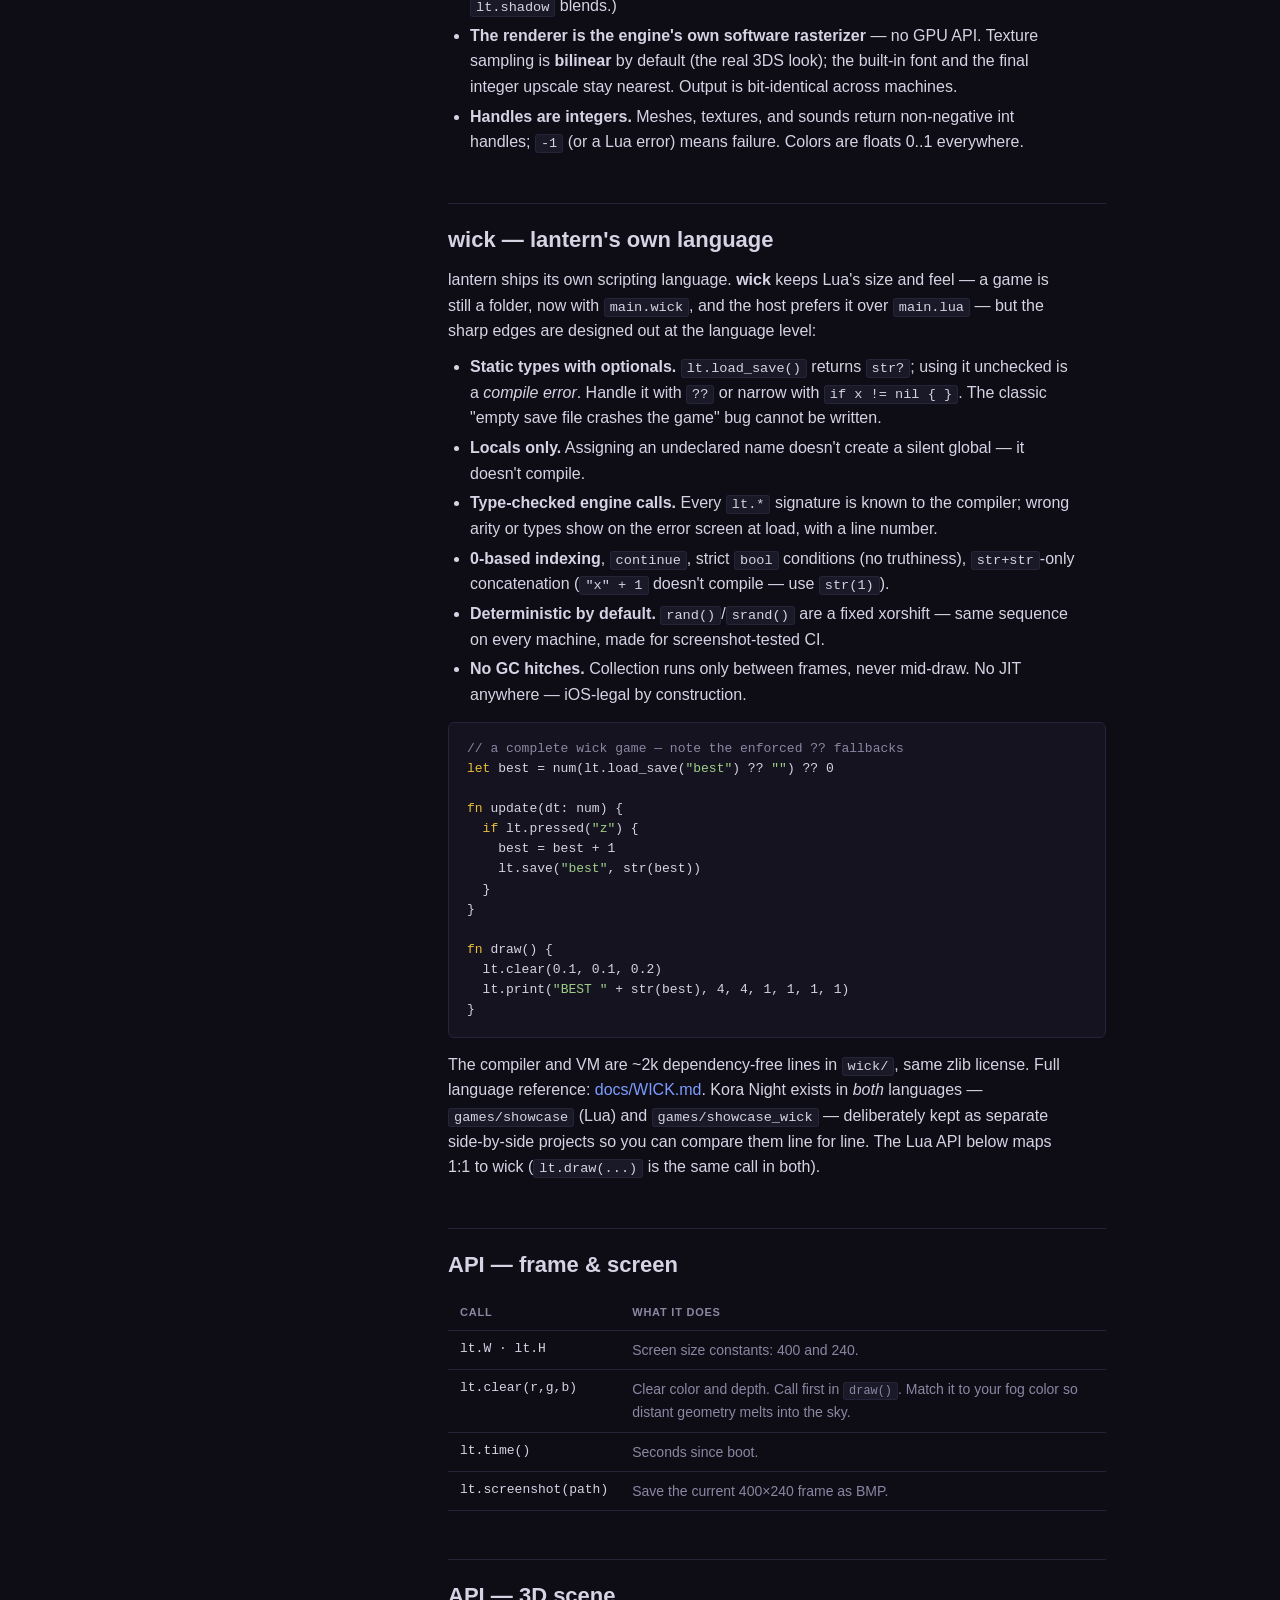
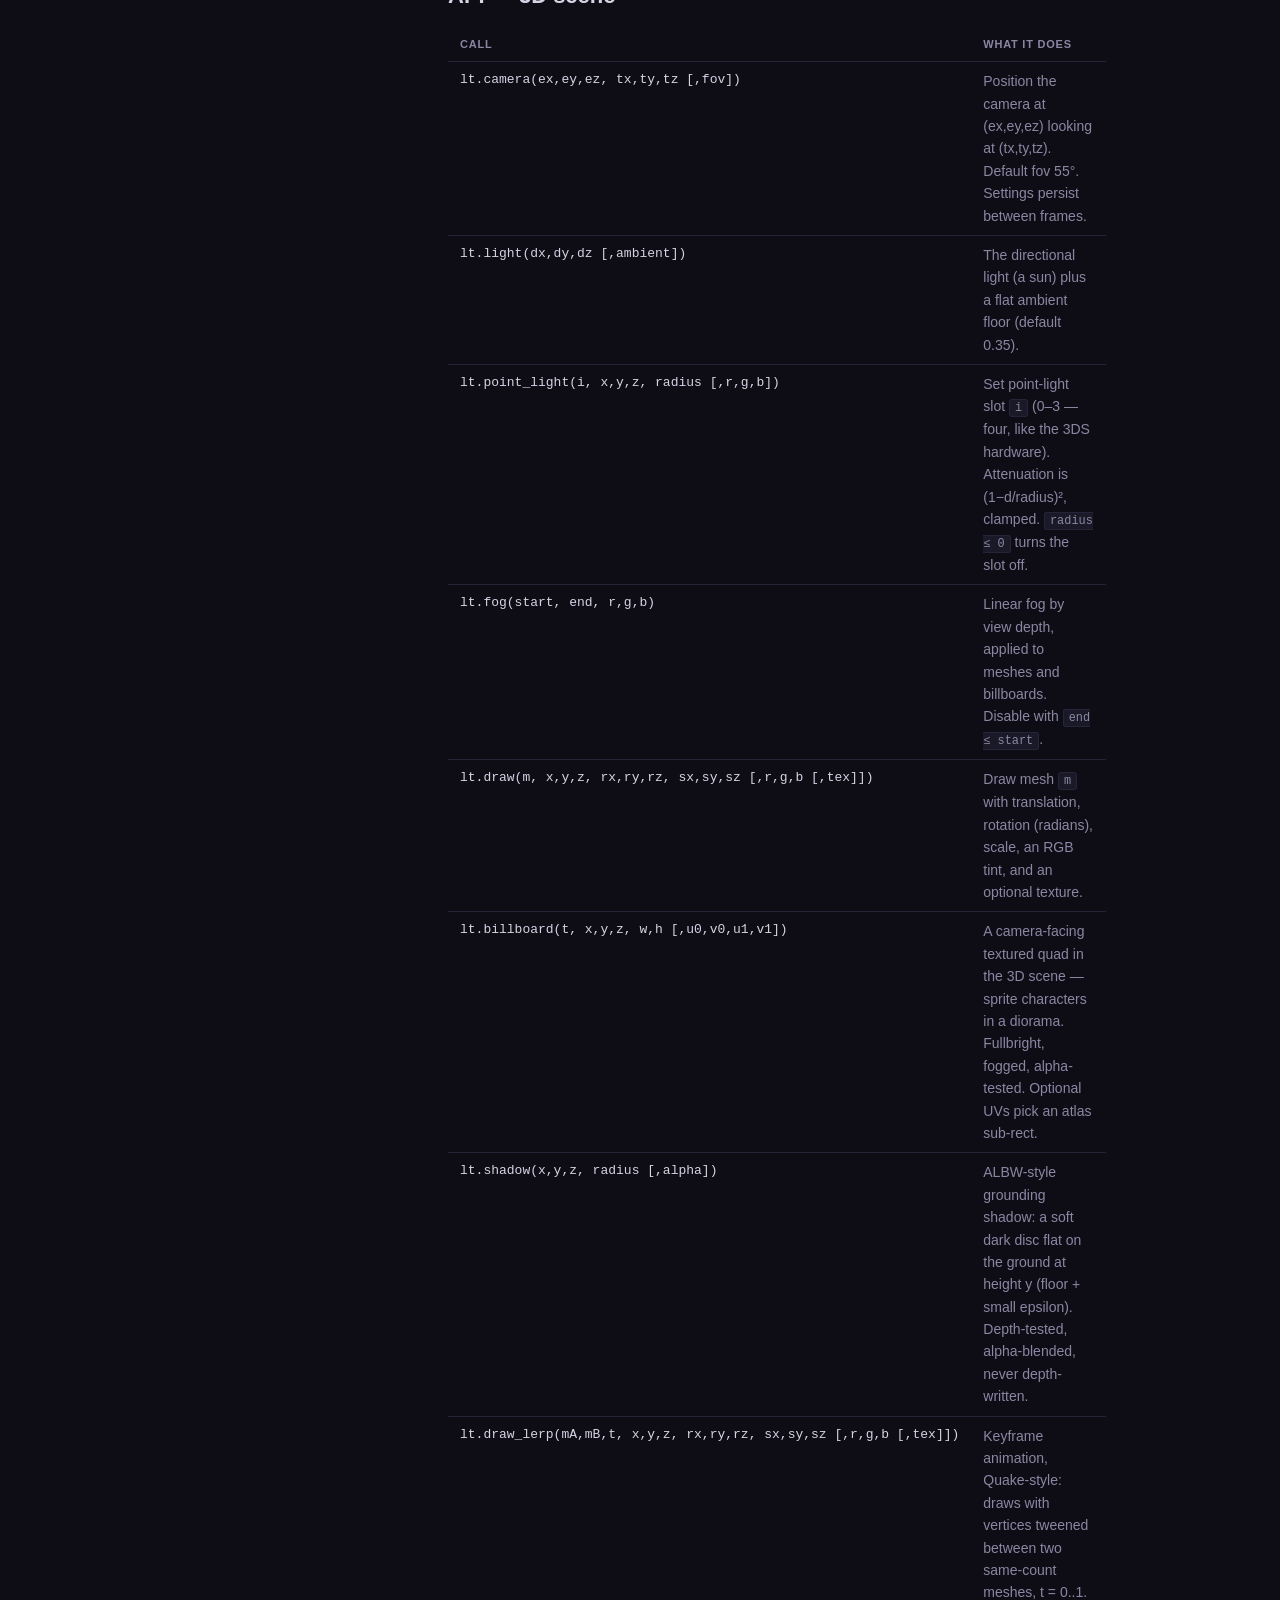
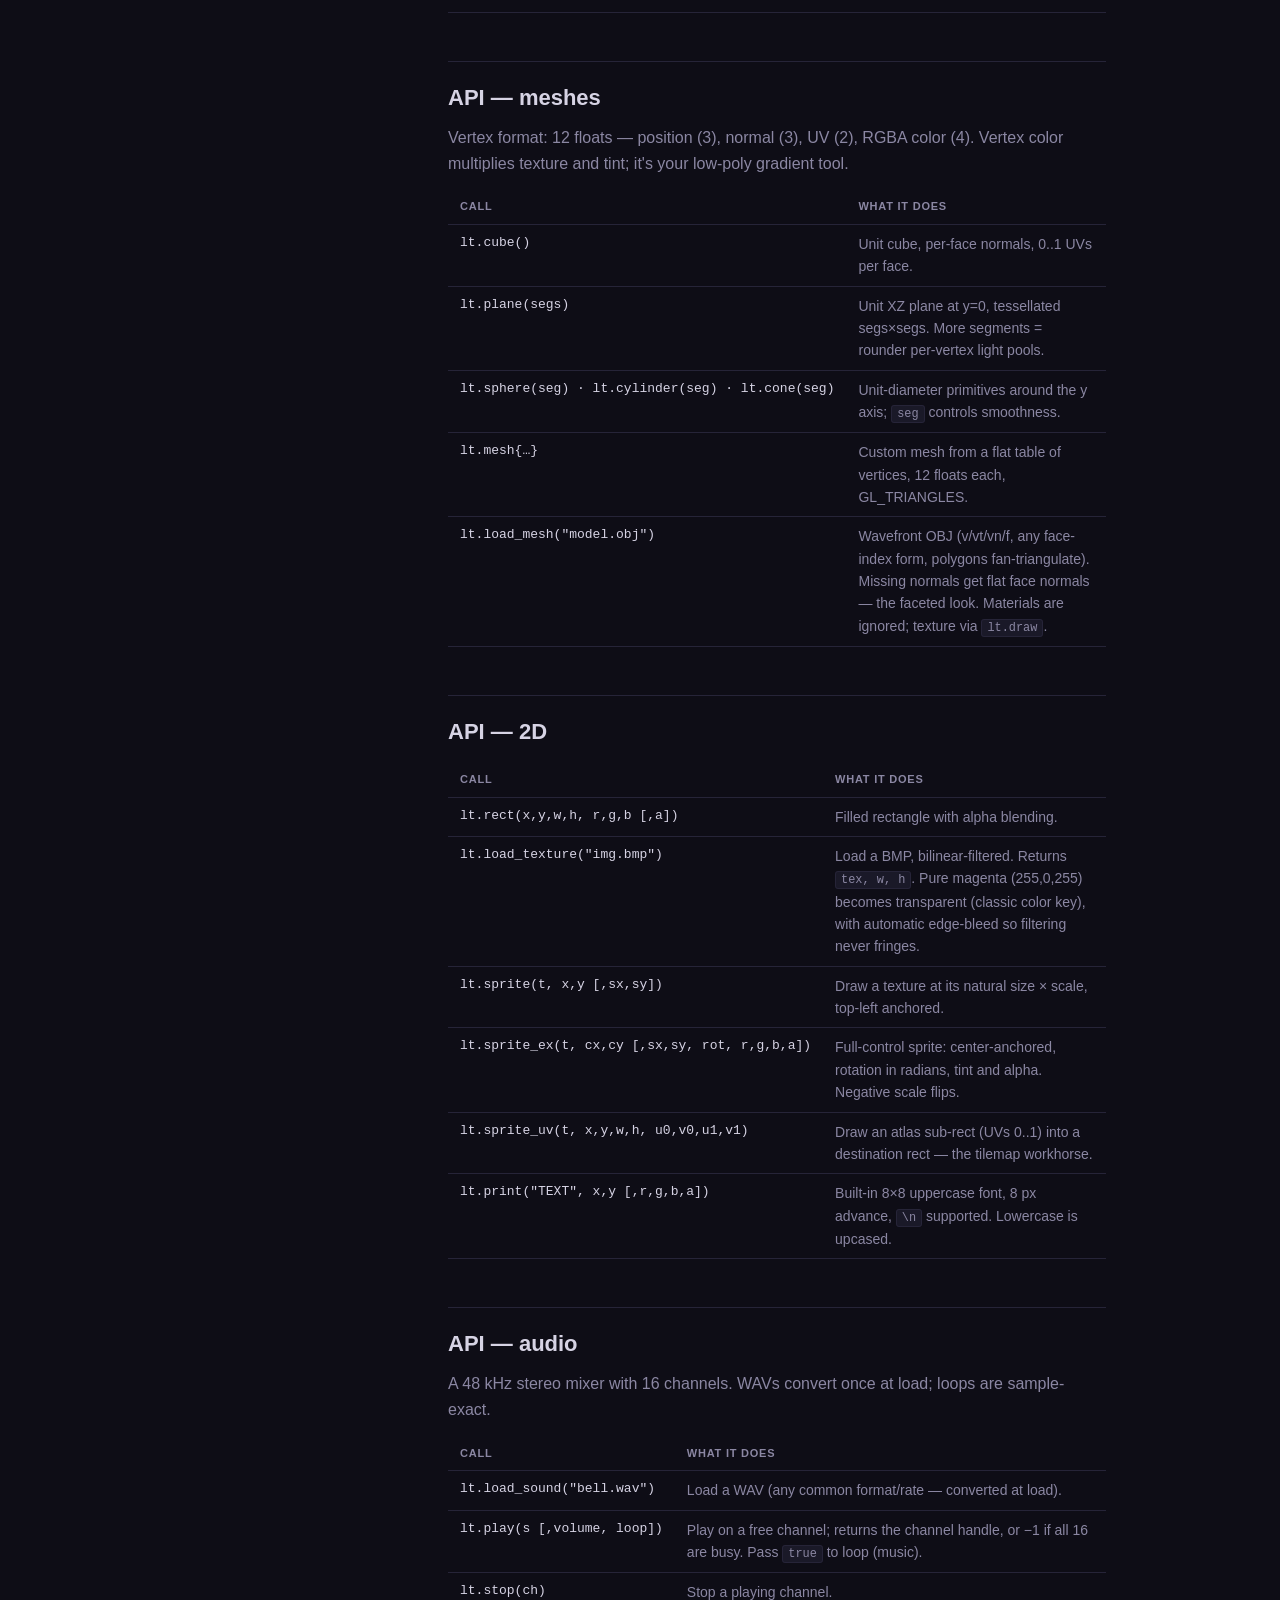
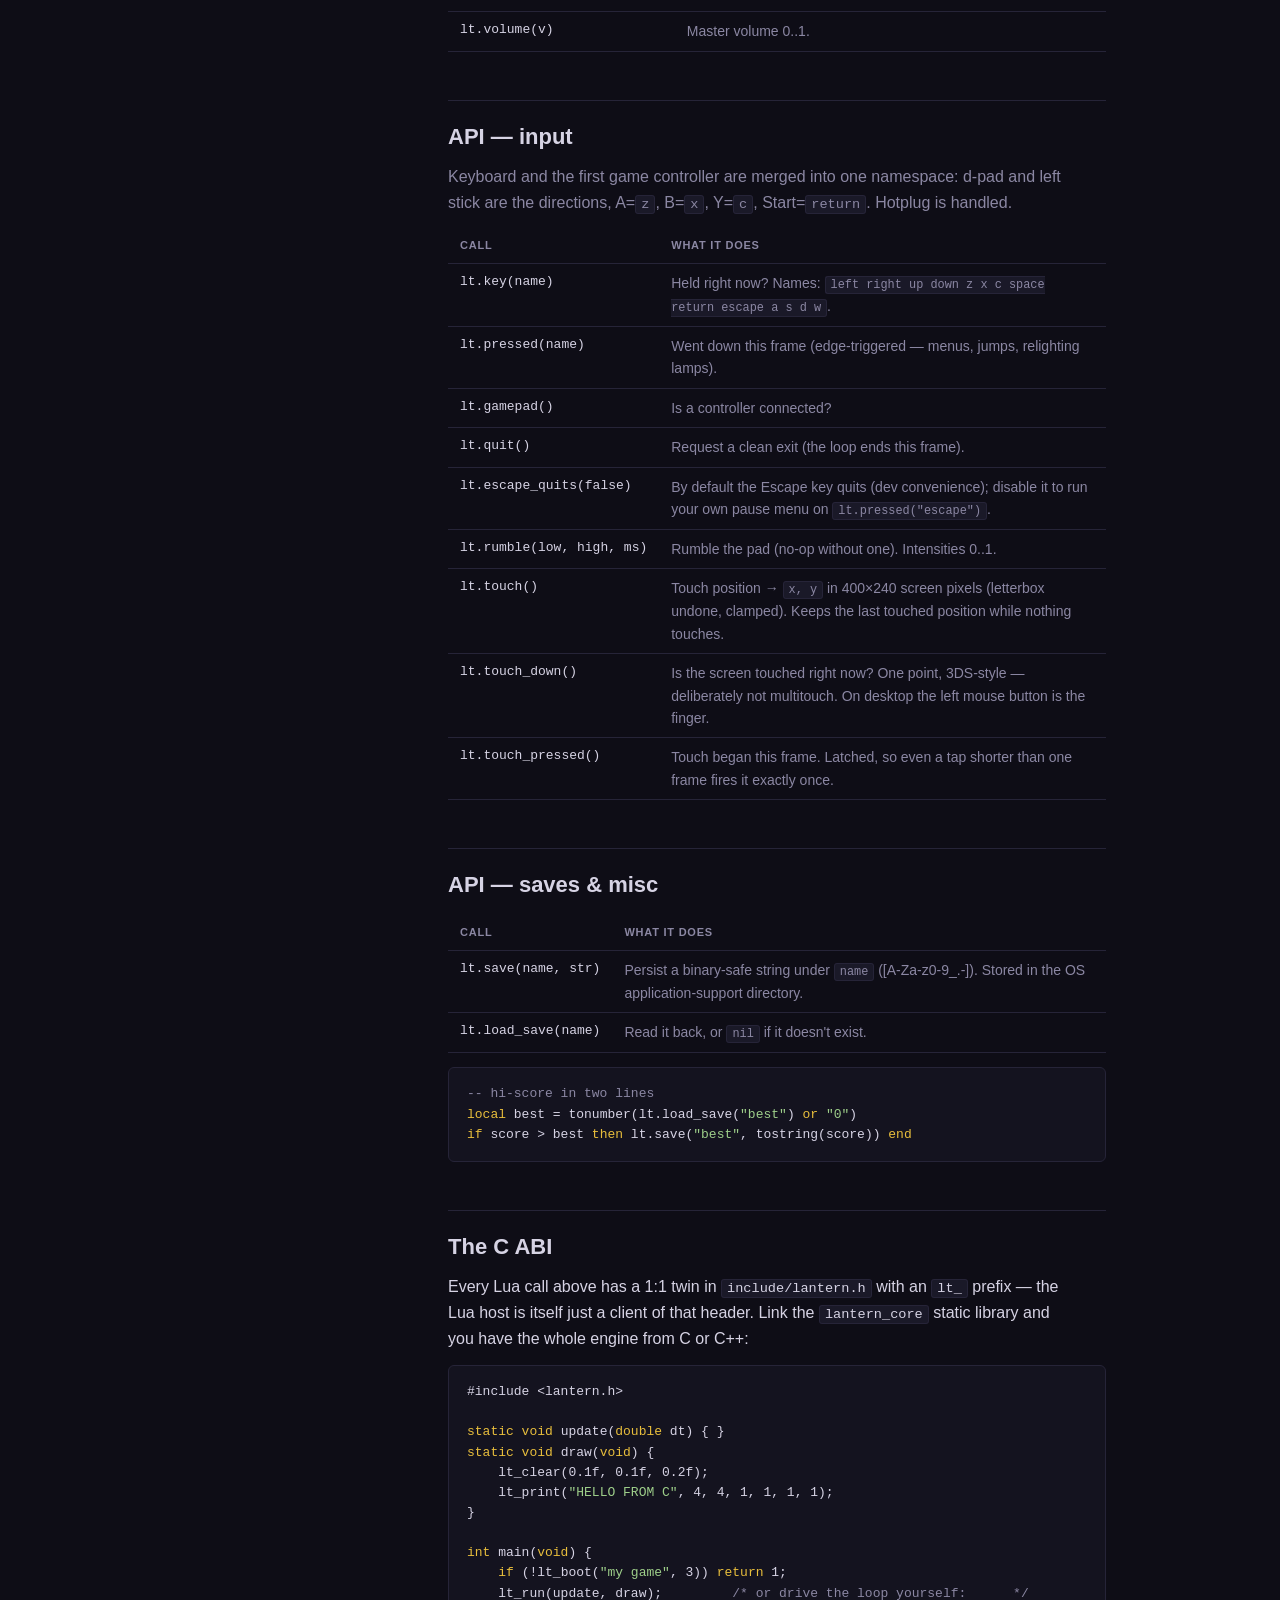
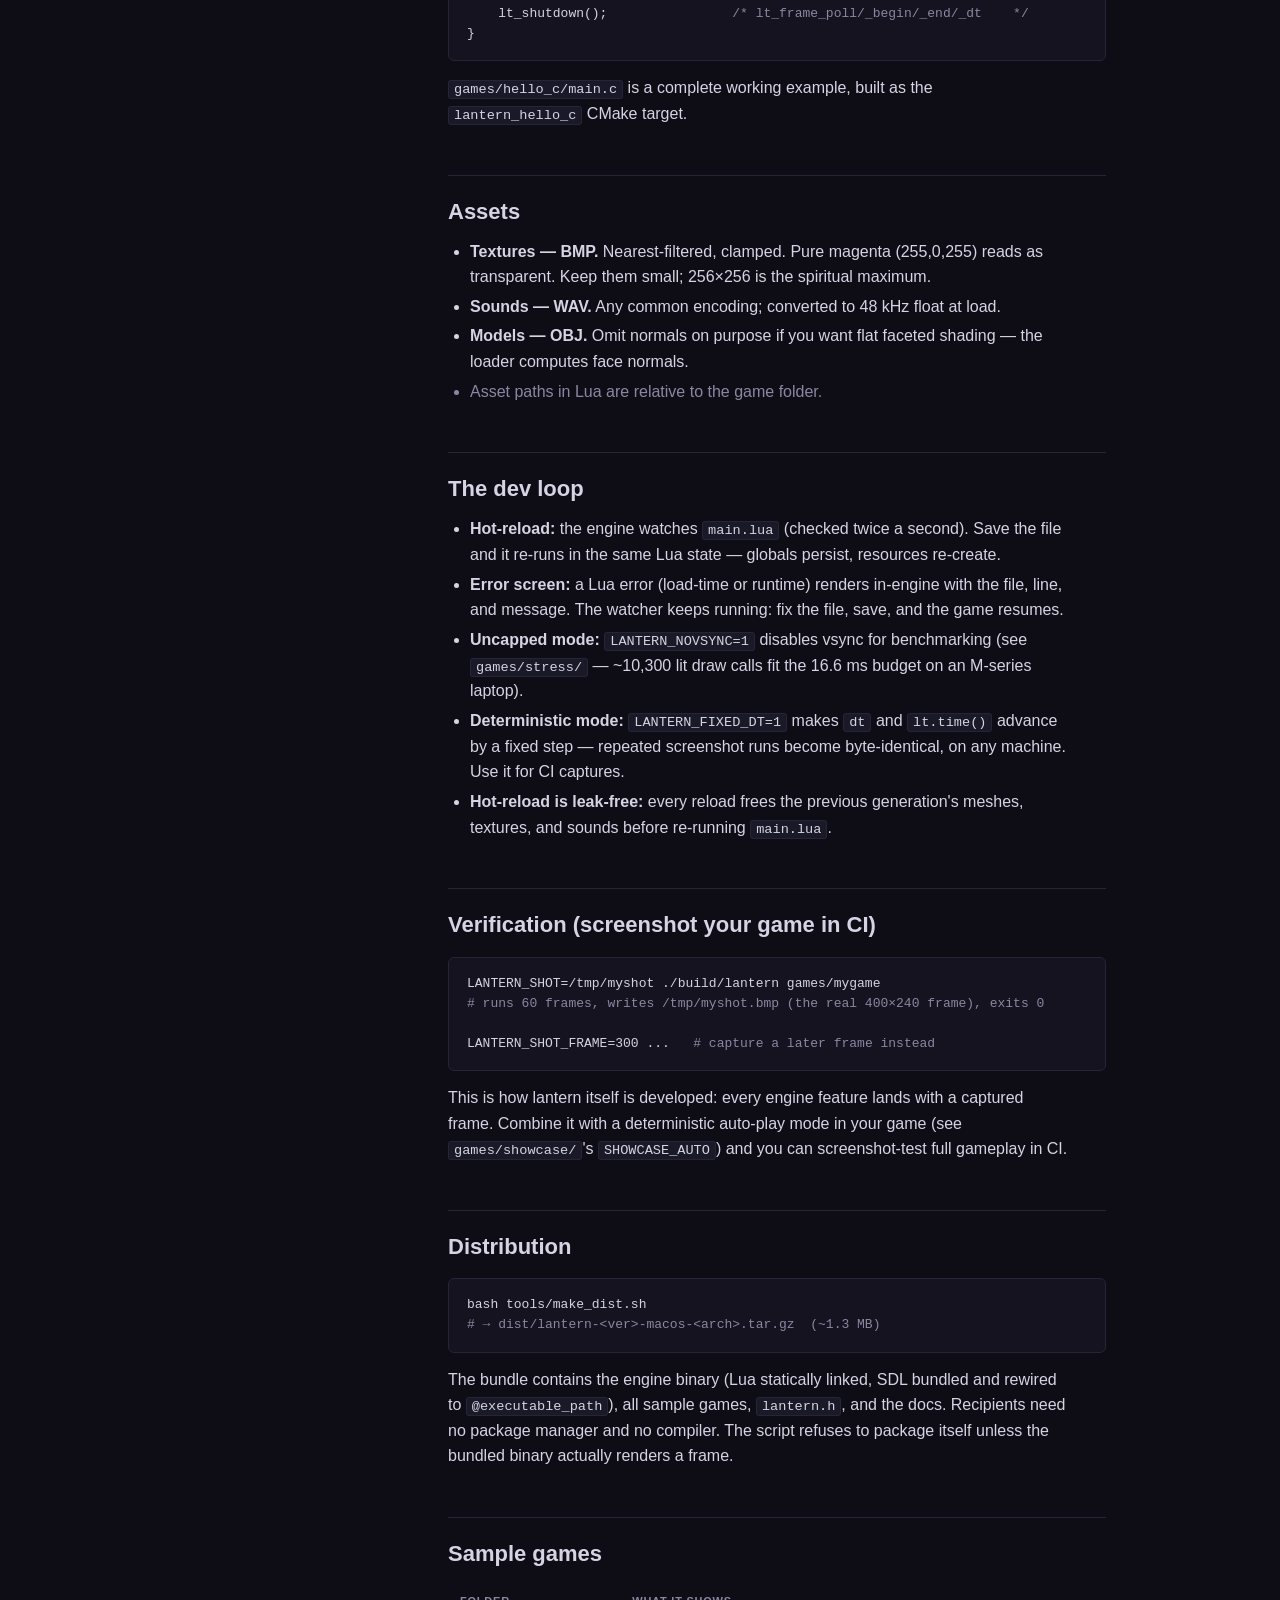
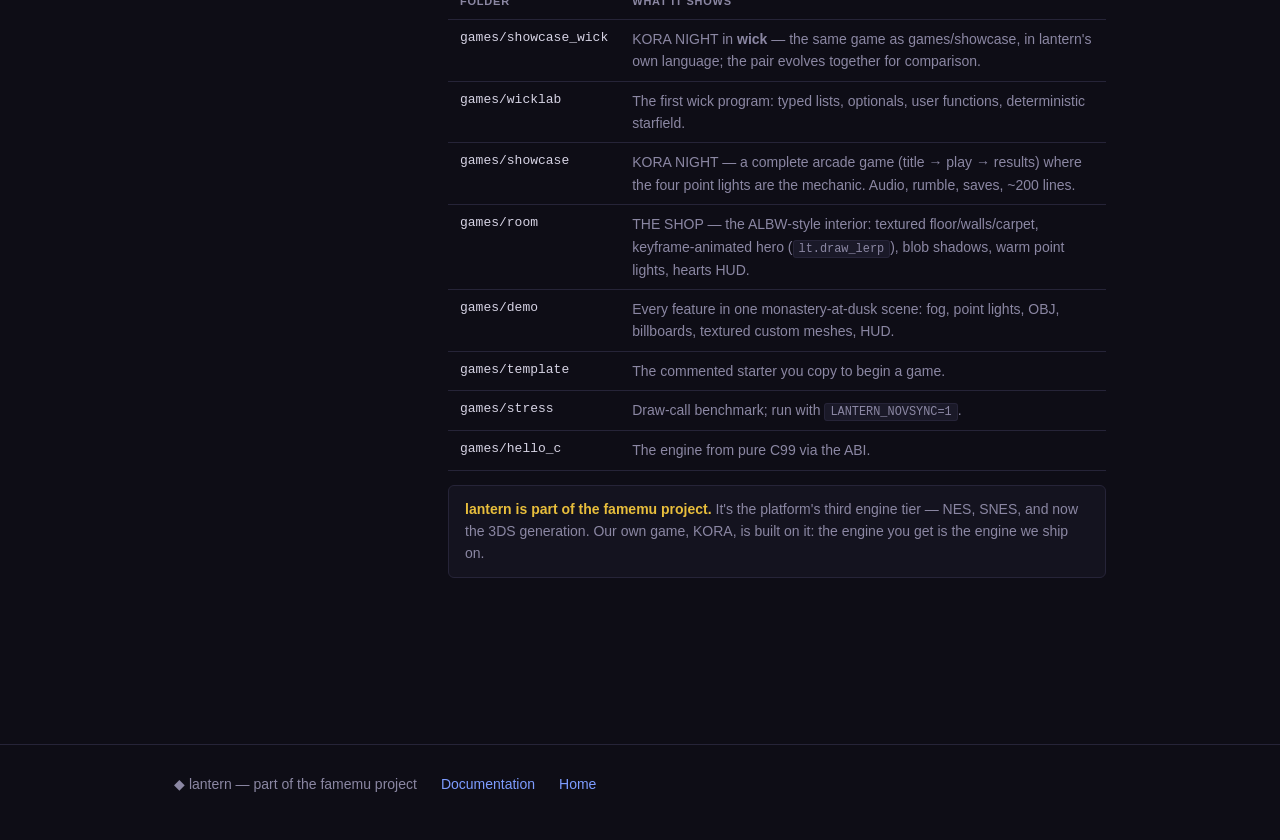
==== commit 025eec97: "wick dogfood: Kora Night ported to wick + website language docs games/showcase_wick is a deliberate " ====
--- a/site/docs/index.html
+++ b/site/docs/index.html
@@ -36,6 +36,7 @@
   <a href="#install">Install &amp; build</a>
   <a href="#first-game">Your first game</a>
   <a href="#concepts">Core concepts</a>
+  <a href="#wick">wick, the native language</a>
   <h4>Lua API</h4>
   <a href="#api-frame">Frame &amp; screen</a>
   <a href="#api-3d">3D scene</a>
@@ -117,6 +118,55 @@
   Colors are floats 0..1 everywhere.</li>
 </ul>
 
+<h2 id="wick">wick — lantern's own language</h2>
+<p>lantern ships its own scripting language. <b>wick</b> keeps Lua's size
+and feel — a game is still a folder, now with <code>main.wick</code>, and
+the host prefers it over <code>main.lua</code> — but the sharp edges are
+designed out at the language level:</p>
+<ul>
+  <li><b>Static types with optionals.</b> <code>lt.load_save()</code>
+  returns <code>str?</code>; using it unchecked is a <i>compile error</i>.
+  Handle it with <code>??</code> or narrow with
+  <code>if x != nil { }</code>. The classic "empty save file crashes the
+  game" bug cannot be written.</li>
+  <li><b>Locals only.</b> Assigning an undeclared name doesn't create a
+  silent global — it doesn't compile.</li>
+  <li><b>Type-checked engine calls.</b> Every <code>lt.*</code> signature
+  is known to the compiler; wrong arity or types show on the error screen
+  at load, with a line number.</li>
+  <li><b>0-based indexing</b>, <code>continue</code>, strict
+  <code>bool</code> conditions (no truthiness), <code>str+str</code>-only
+  concatenation (<code>"x" + 1</code> doesn't compile — use
+  <code>str(1)</code>).</li>
+  <li><b>Deterministic by default.</b> <code>rand()</code>/<code>srand()</code>
+  are a fixed xorshift — same sequence on every machine, made for
+  screenshot-tested CI.</li>
+  <li><b>No GC hitches.</b> Collection runs only between frames, never
+  mid-draw. No JIT anywhere — iOS-legal by construction.</li>
+</ul>
+<pre><code><span class="c">// a complete wick game — note the enforced ?? fallbacks</span>
+<span class="k">let</span> best = num(lt.load_save(<span class="s">"best"</span>) ?? <span class="s">""</span>) ?? 0
+
+<span class="k">fn</span> update(dt: num) {
+  <span class="k">if</span> lt.pressed(<span class="s">"z"</span>) {
+    best = best + 1
+    lt.save(<span class="s">"best"</span>, str(best))
+  }
+}
+
+<span class="k">fn</span> draw() {
+  lt.clear(0.1, 0.1, 0.2)
+  lt.print(<span class="s">"BEST "</span> + str(best), 4, 4, 1, 1, 1, 1)
+}</code></pre>
+<p>The compiler and VM are ~2k dependency-free lines in
+<code>wick/</code>, same zlib license. Full language reference:
+<a href="https://github.com/alikatgh/lantern/blob/main/docs/WICK.md">docs/WICK.md</a>.
+Kora Night exists in <i>both</i> languages — <code>games/showcase</code>
+(Lua) and <code>games/showcase_wick</code> — deliberately kept as separate
+side-by-side projects so you can compare them line for line. The Lua API
+below maps 1:1 to wick (<code>lt.draw(...)</code> is the same call in
+both).</p>
+
 <h2 id="api-frame">API — frame &amp; screen</h2>
 <table class="api">
   <tr><th>Call</th><th>What it does</th></tr>
@@ -277,6 +327,8 @@
 <h2 id="samples">Sample games</h2>
 <table class="api">
   <tr><th>Folder</th><th>What it shows</th></tr>
+  <tr><td>games/showcase_wick</td><td>KORA NIGHT in <b>wick</b> — the same game as games/showcase, in lantern's own language; the pair evolves together for comparison.</td></tr>
+  <tr><td>games/wicklab</td><td>The first wick program: typed lists, optionals, user functions, deterministic starfield.</td></tr>
   <tr><td>games/showcase</td><td>KORA NIGHT — a complete arcade game (title → play → results) where the four point lights are the mechanic. Audio, rumble, saves, ~200 lines.</td></tr>
   <tr><td>games/room</td><td>THE SHOP — the ALBW-style interior: textured floor/walls/carpet, keyframe-animated hero (<code>lt.draw_lerp</code>), blob shadows, warm point lights, hearts HUD.</td></tr>
   <tr><td>games/demo</td><td>Every feature in one monastery-at-dusk scene: fog, point lights, OBJ, billboards, textured custom meshes, HUD.</td></tr>
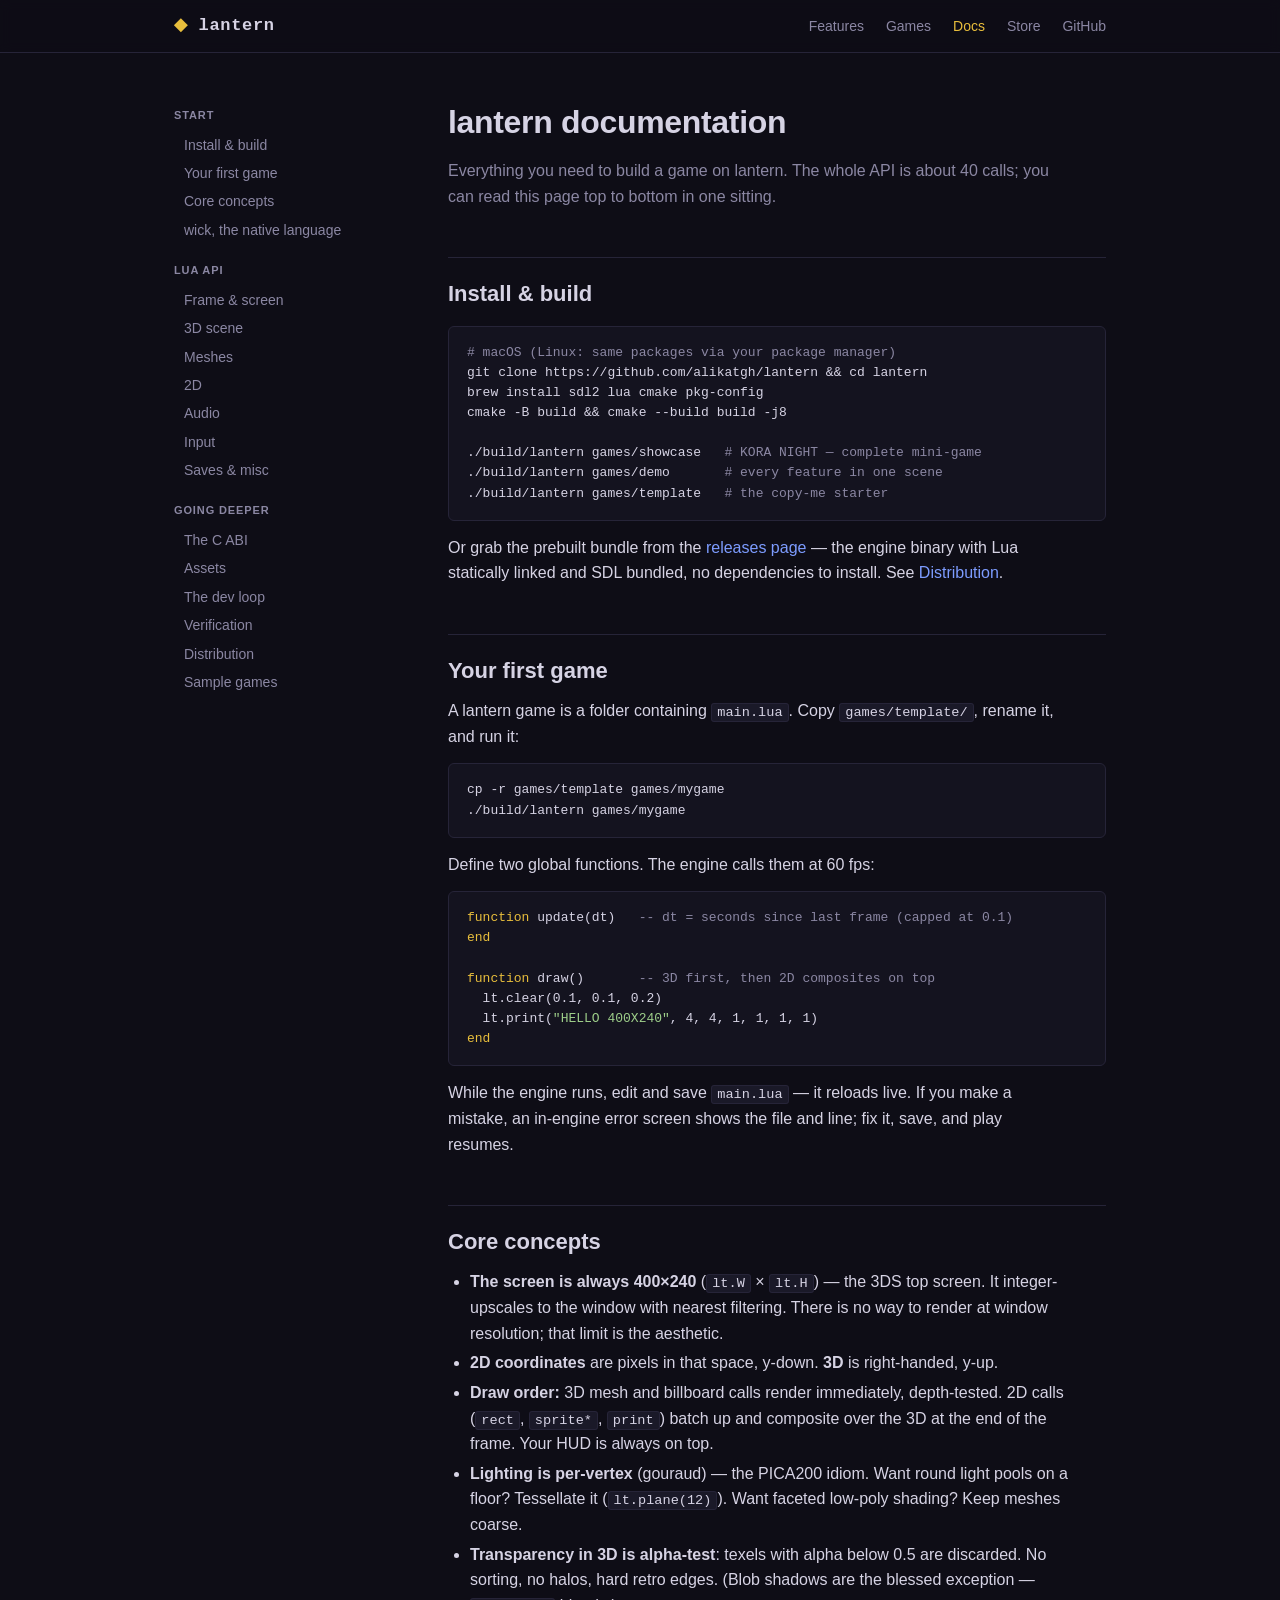
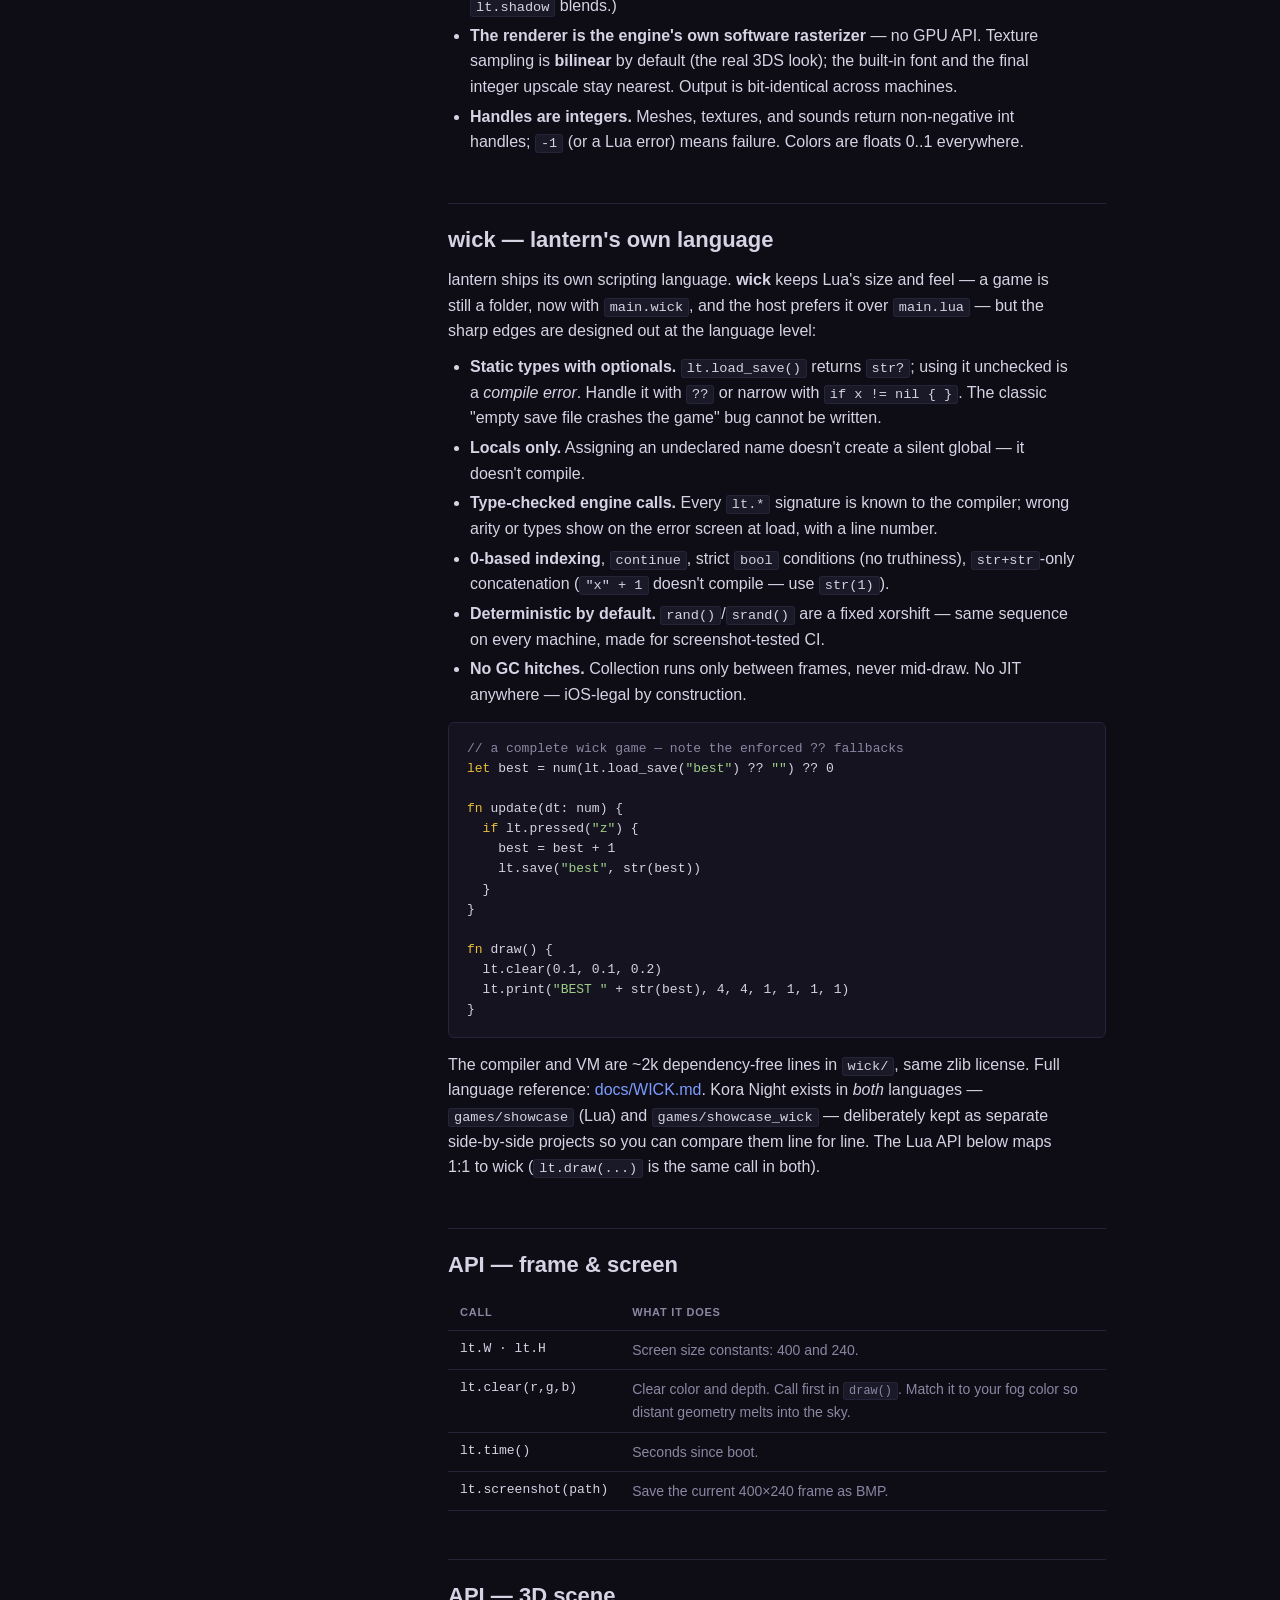
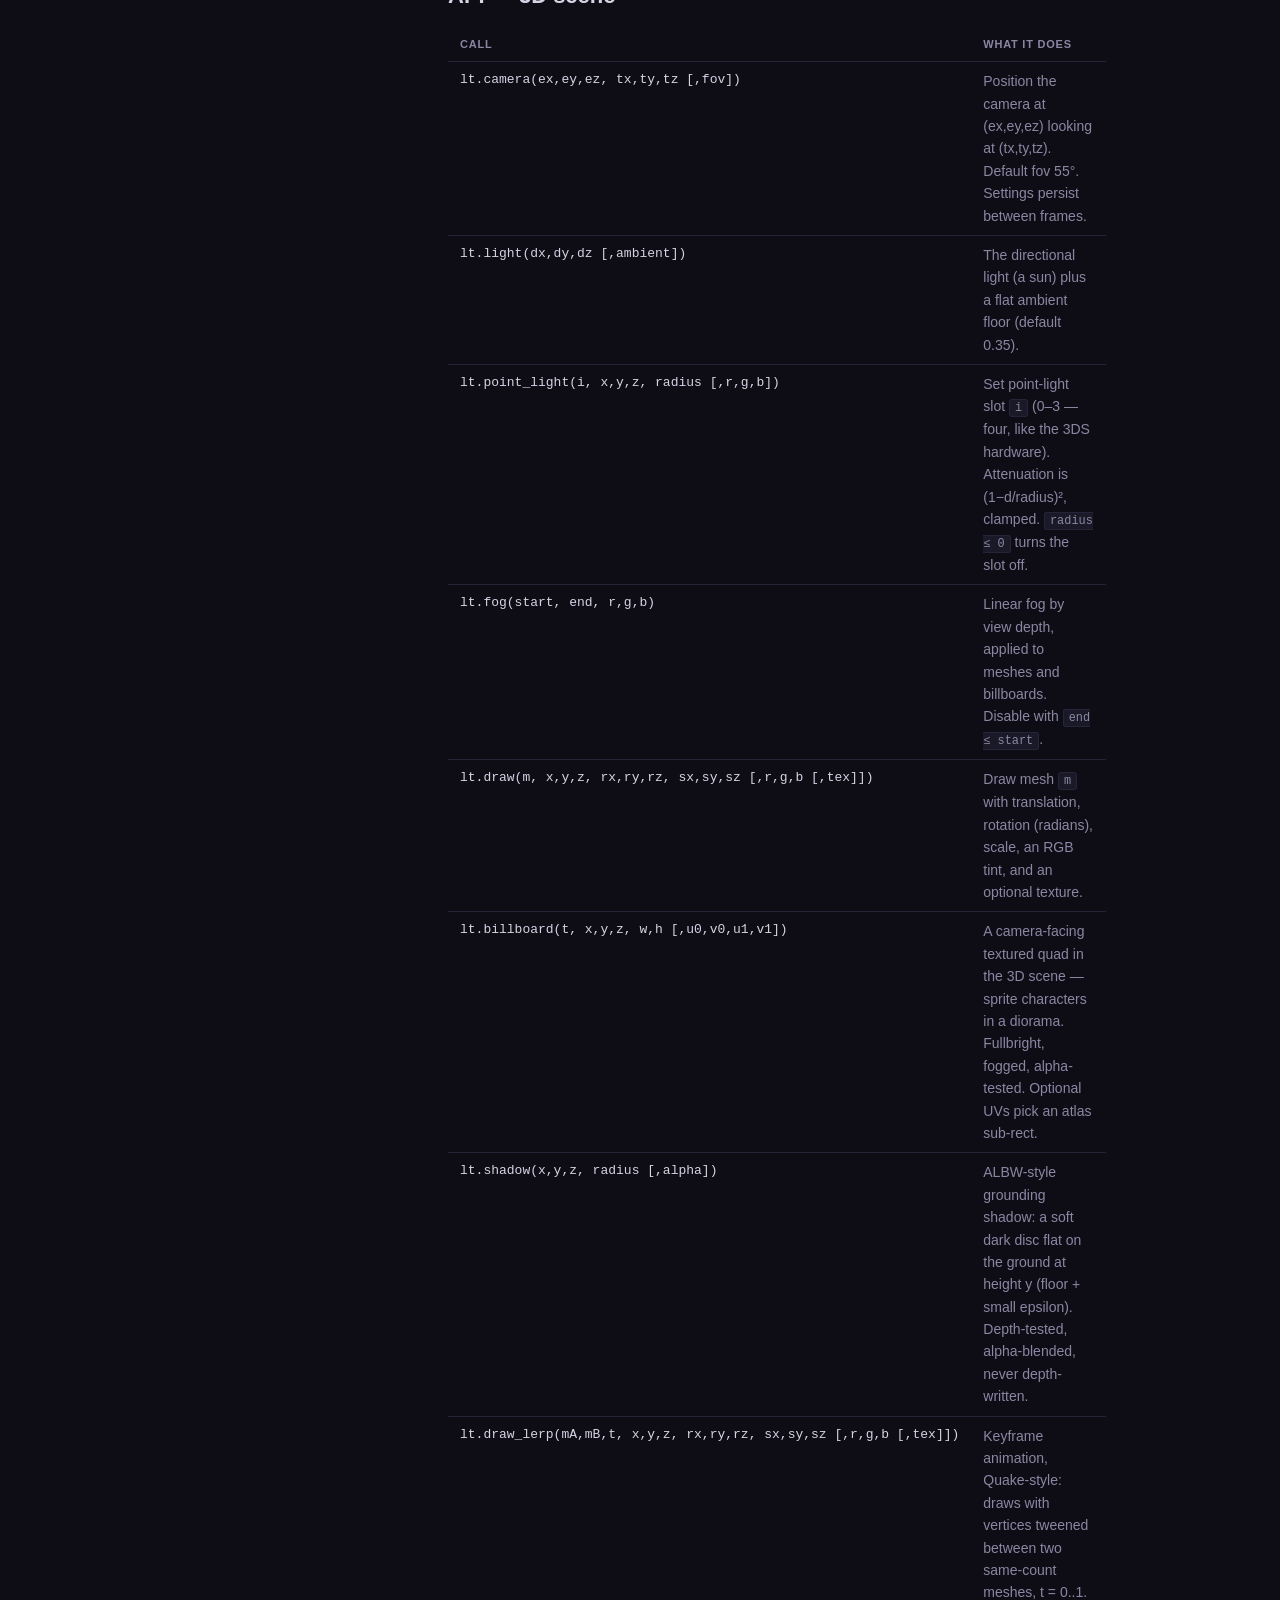
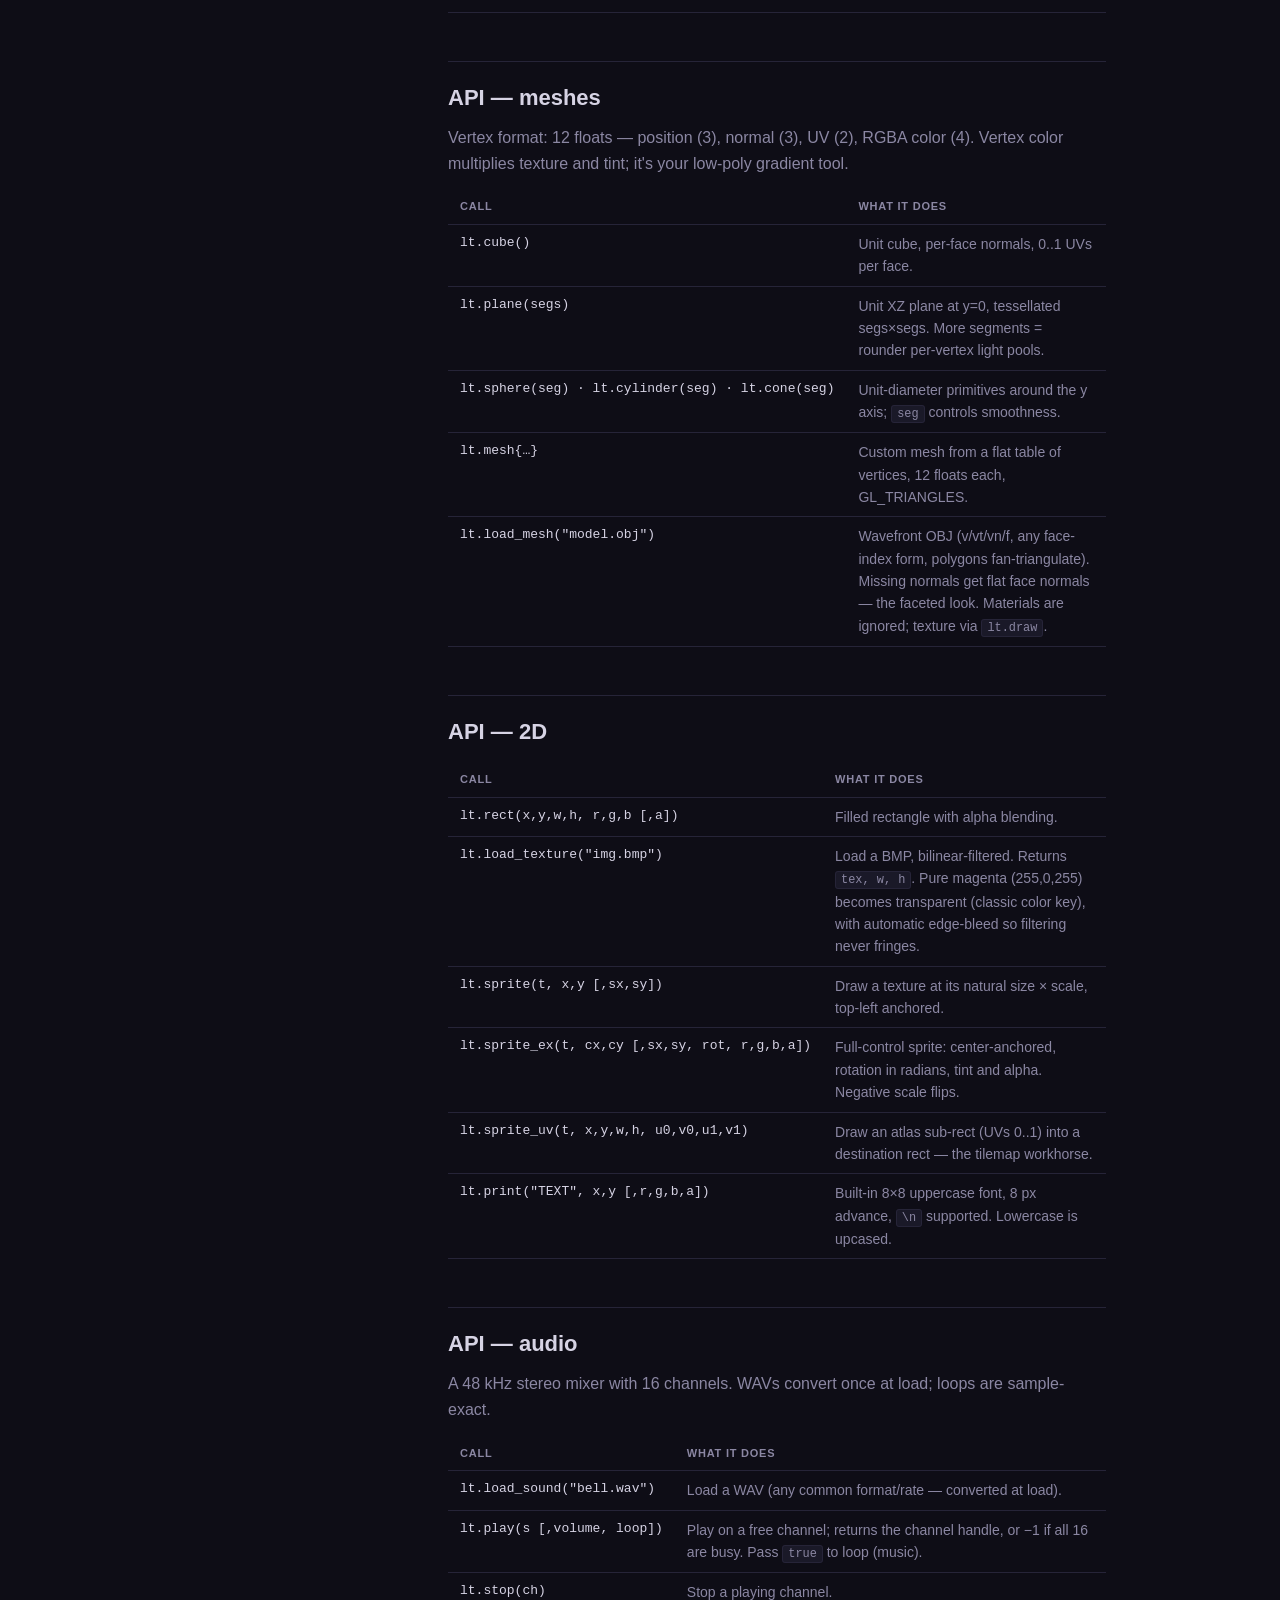
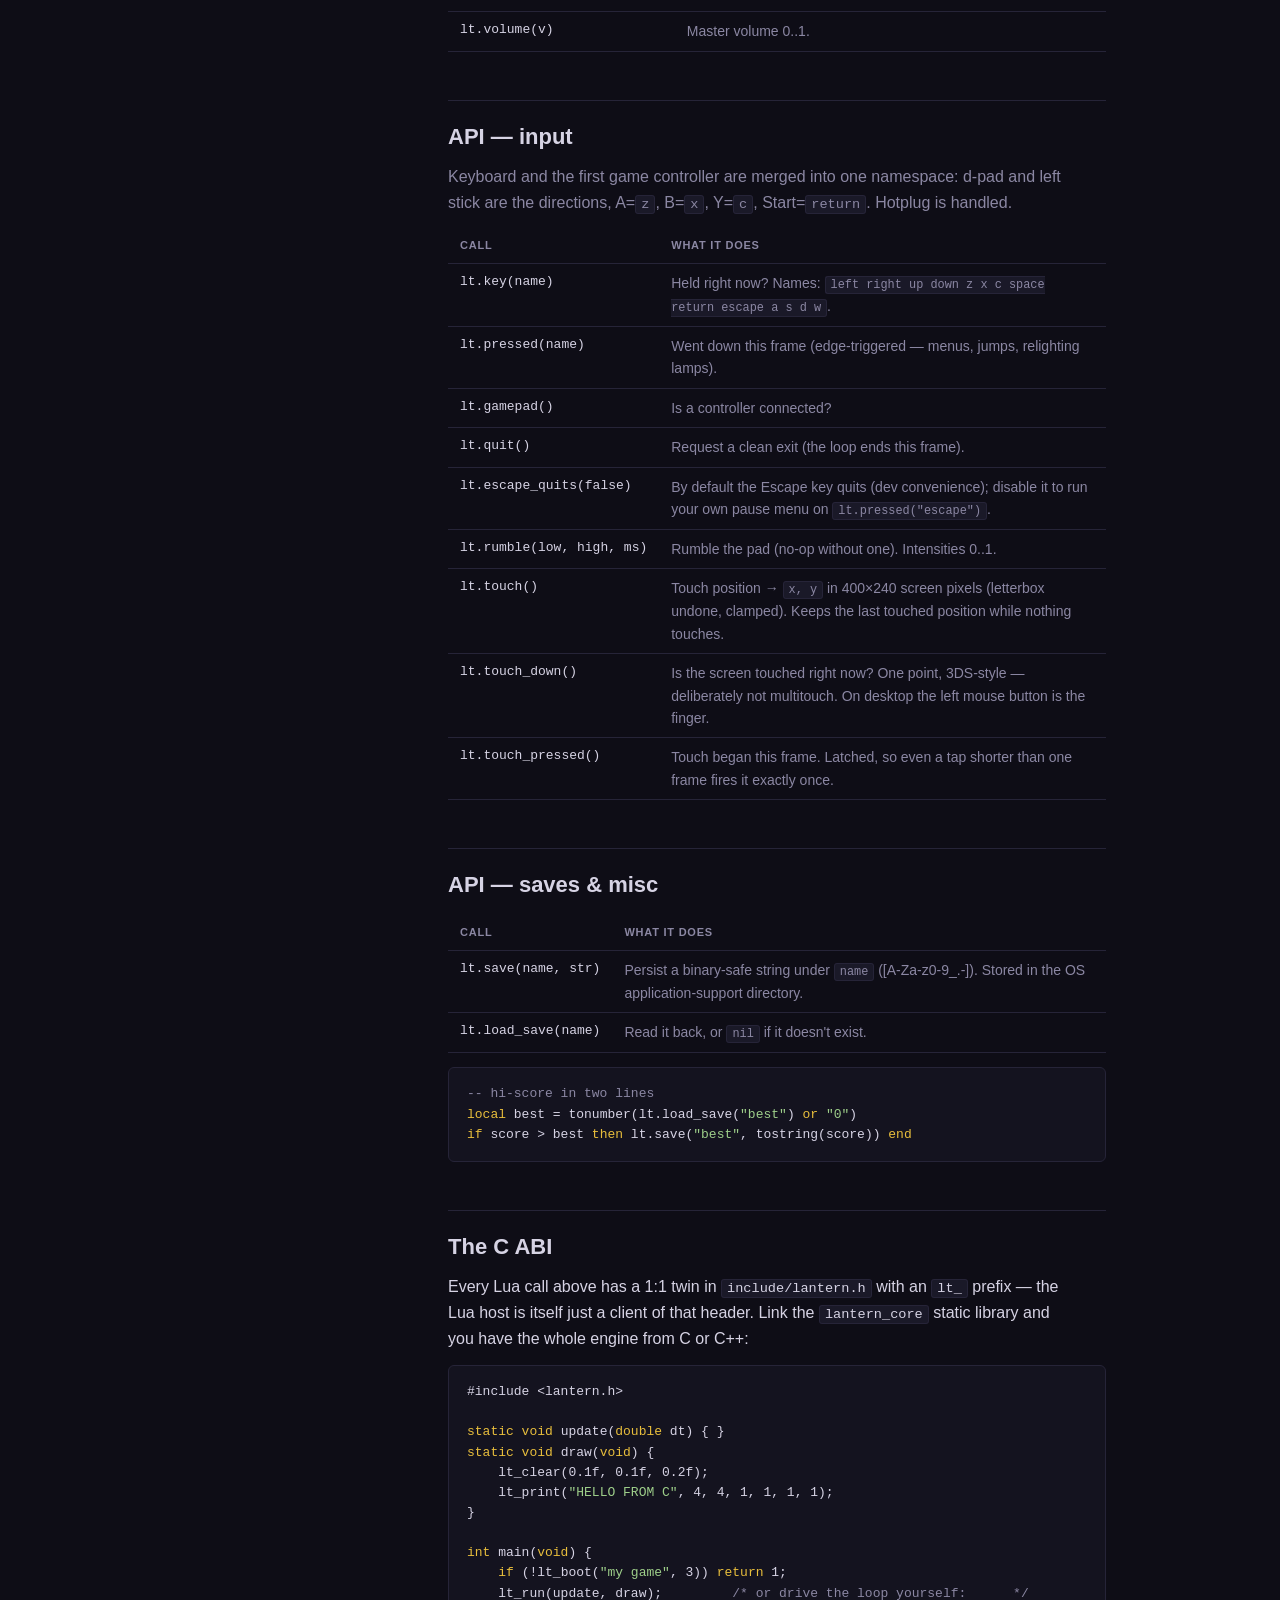
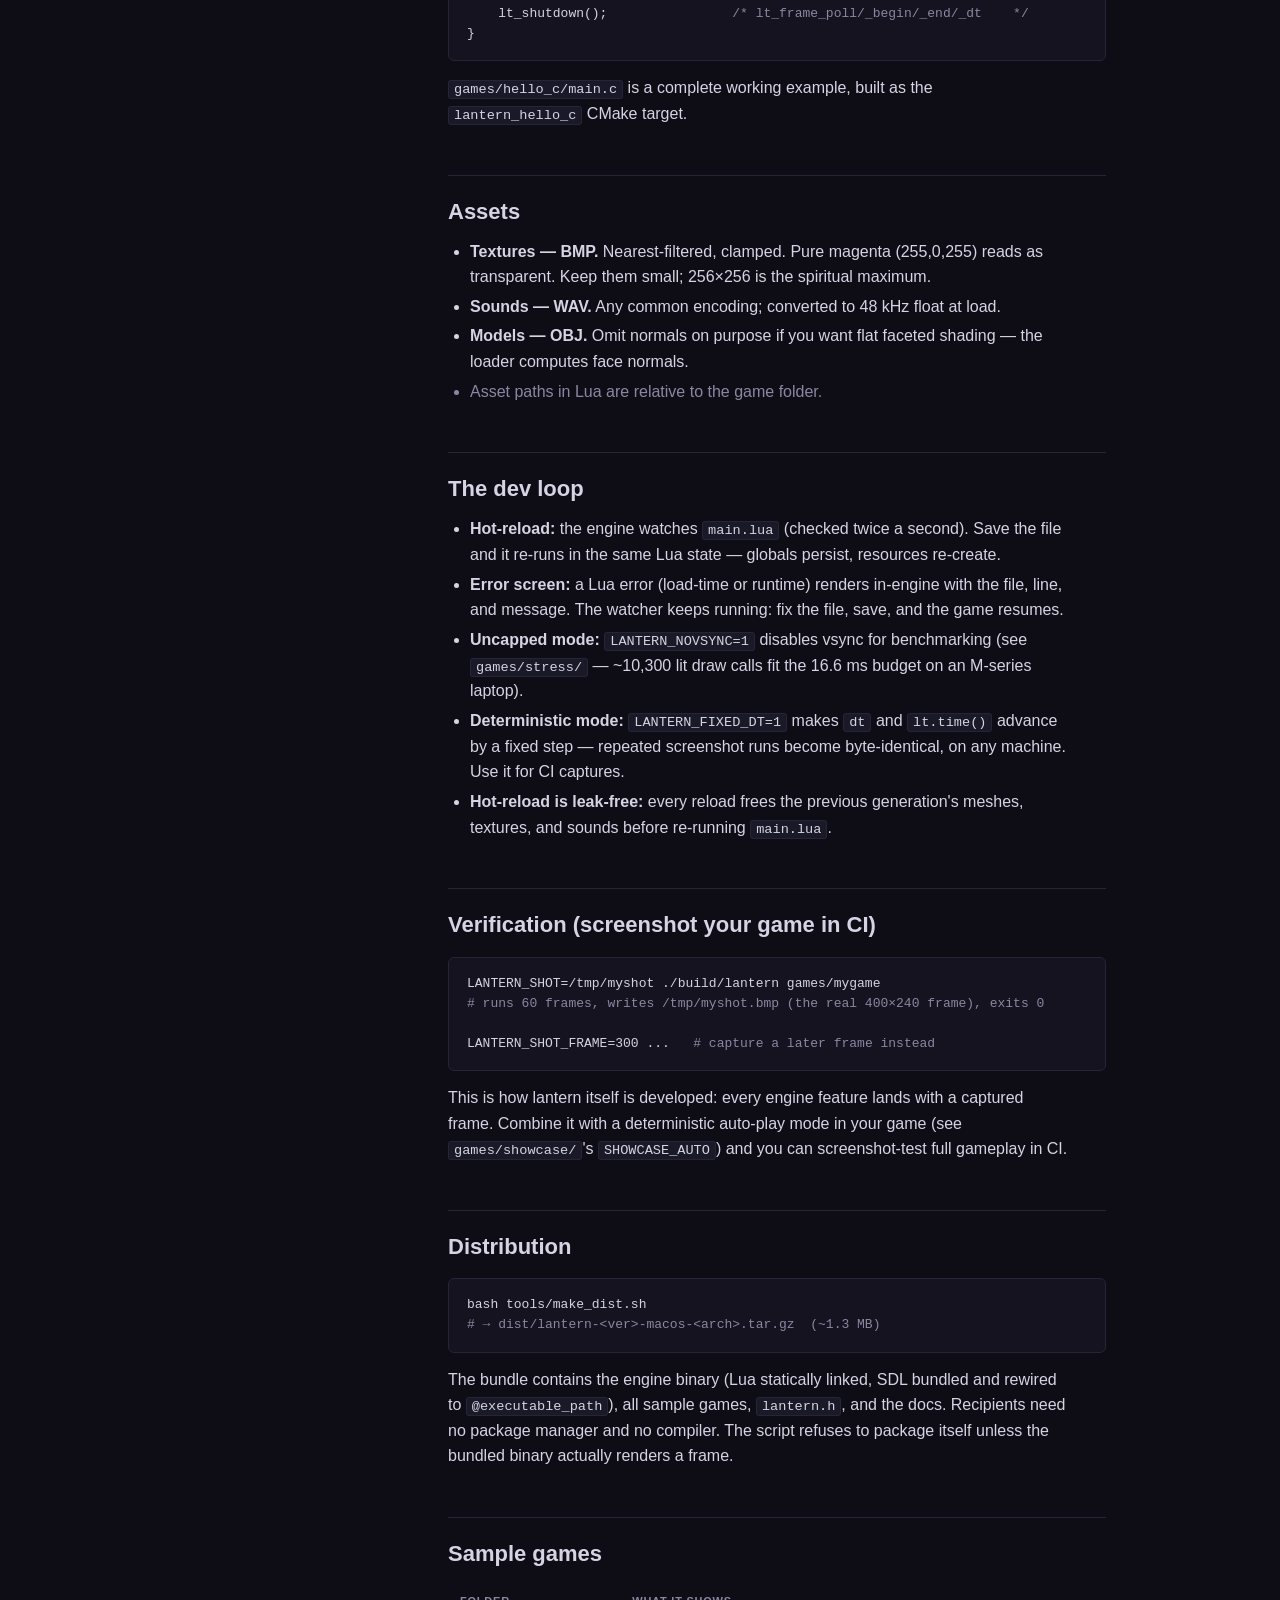
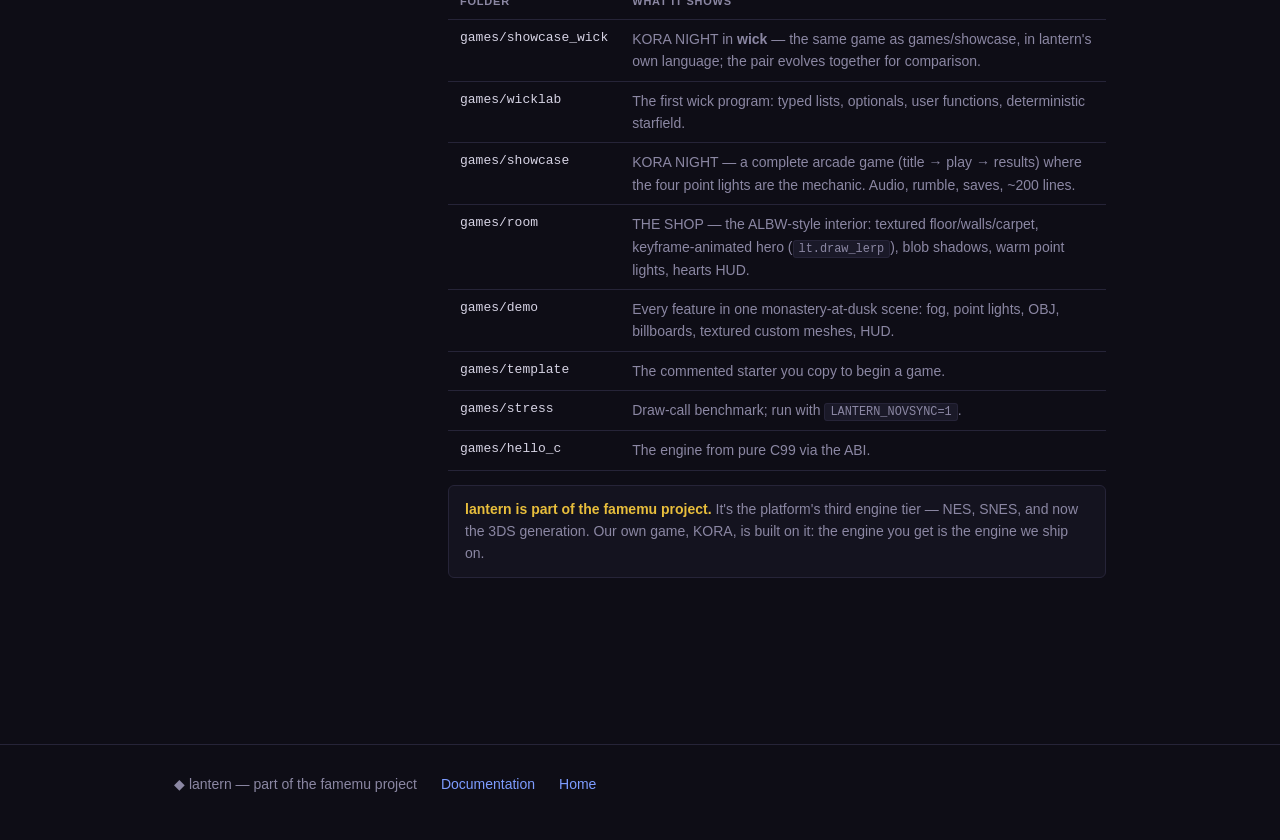
==== commit b769e188: "the store, v1: .lant packages + storefront + developer terms .lant is lantern's own archive (src/pac" ====
--- a/site/docs/index.html
+++ b/site/docs/index.html
@@ -24,6 +24,7 @@
       <a href="../#features">Features</a>
       <a href="../#games">Games</a>
       <a href="./" class="active">Docs</a>
+      <a href="../store/">Store</a>
       <a href="https://github.com/alikatgh/lantern">GitHub</a>
     </nav>
   </div>
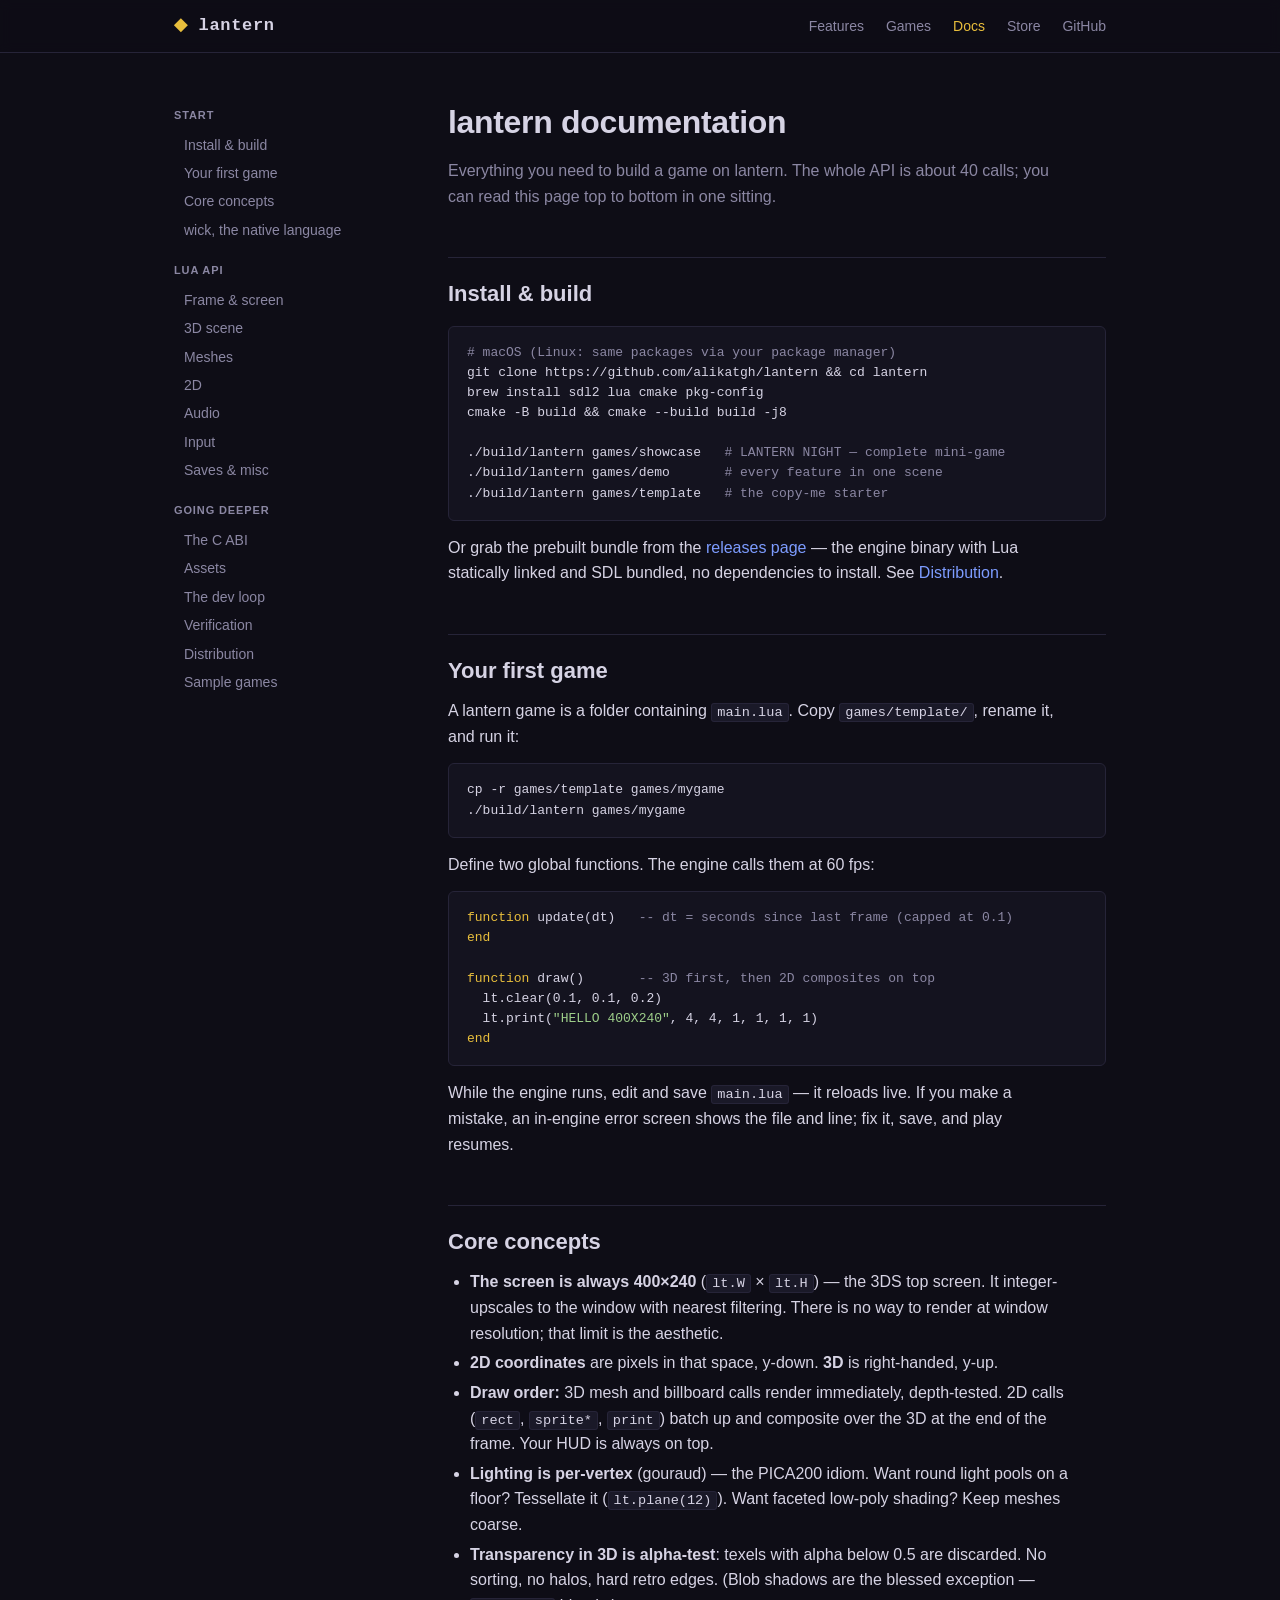
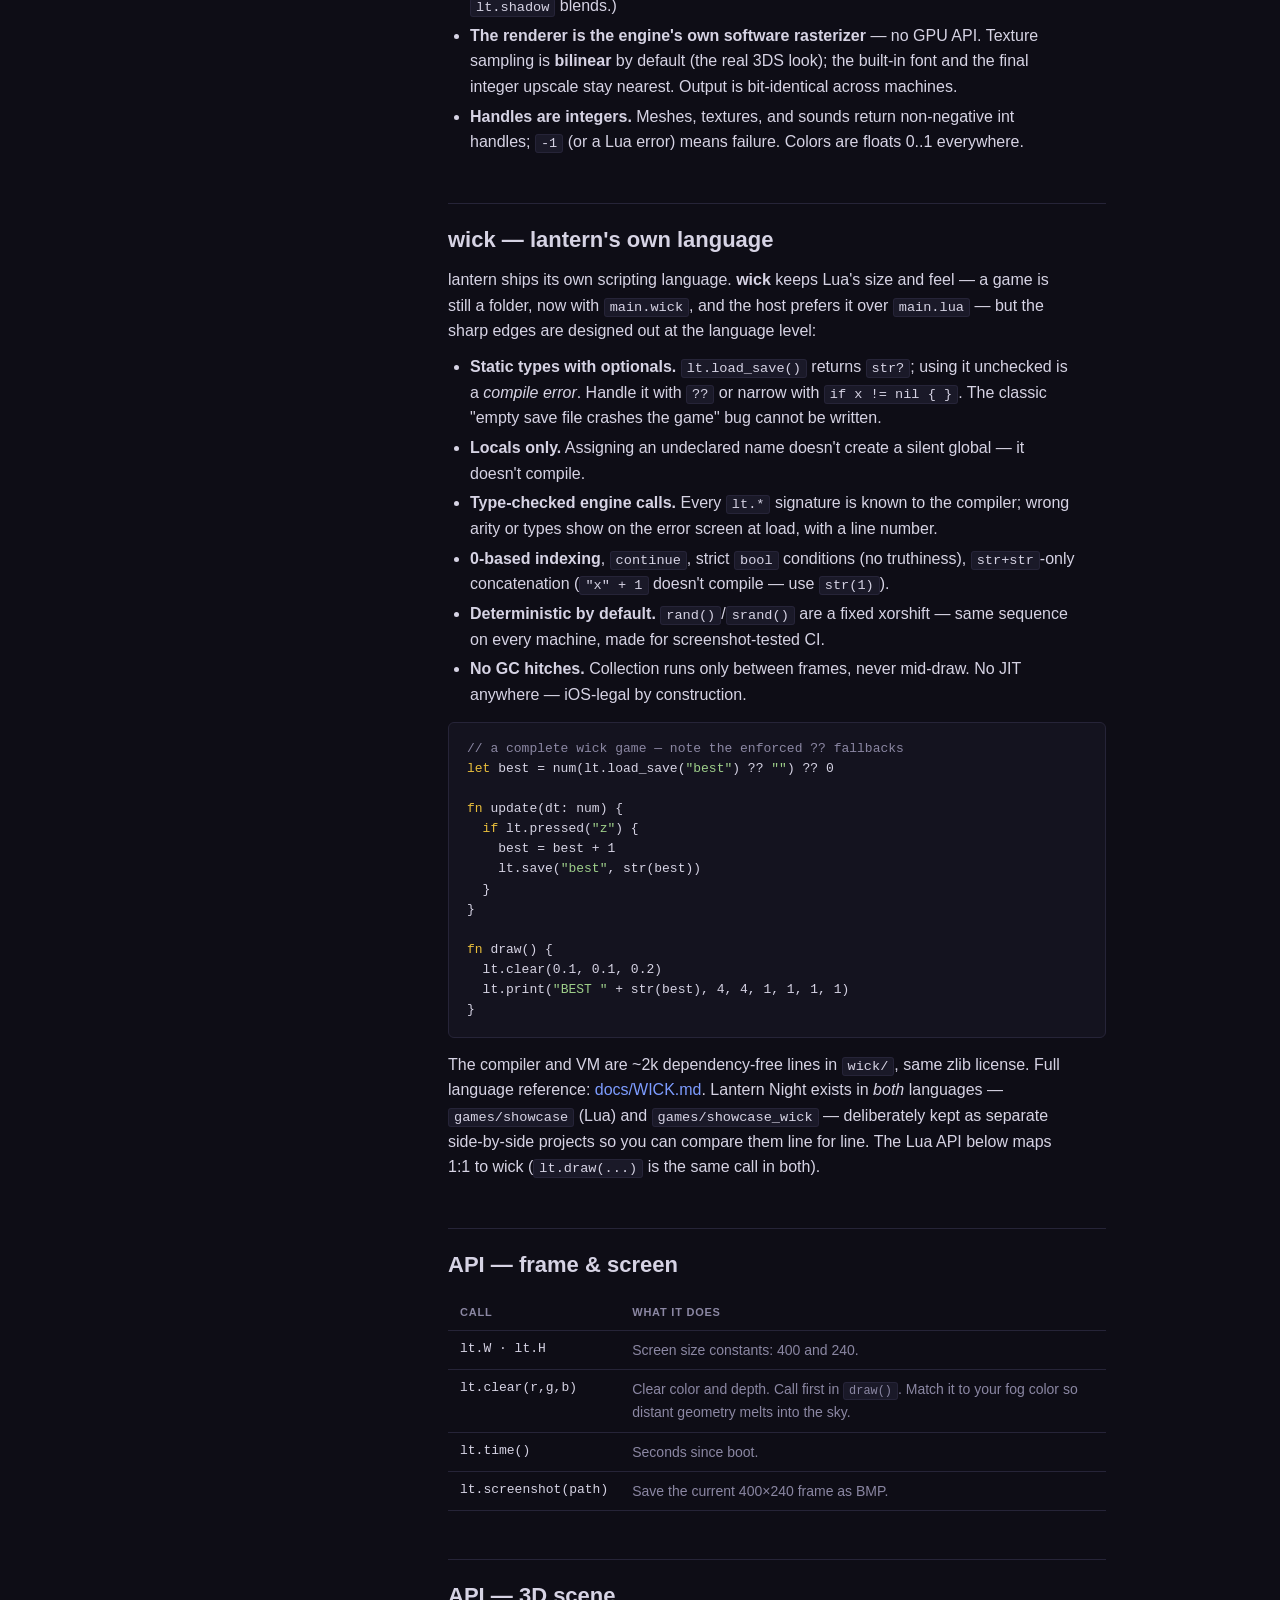
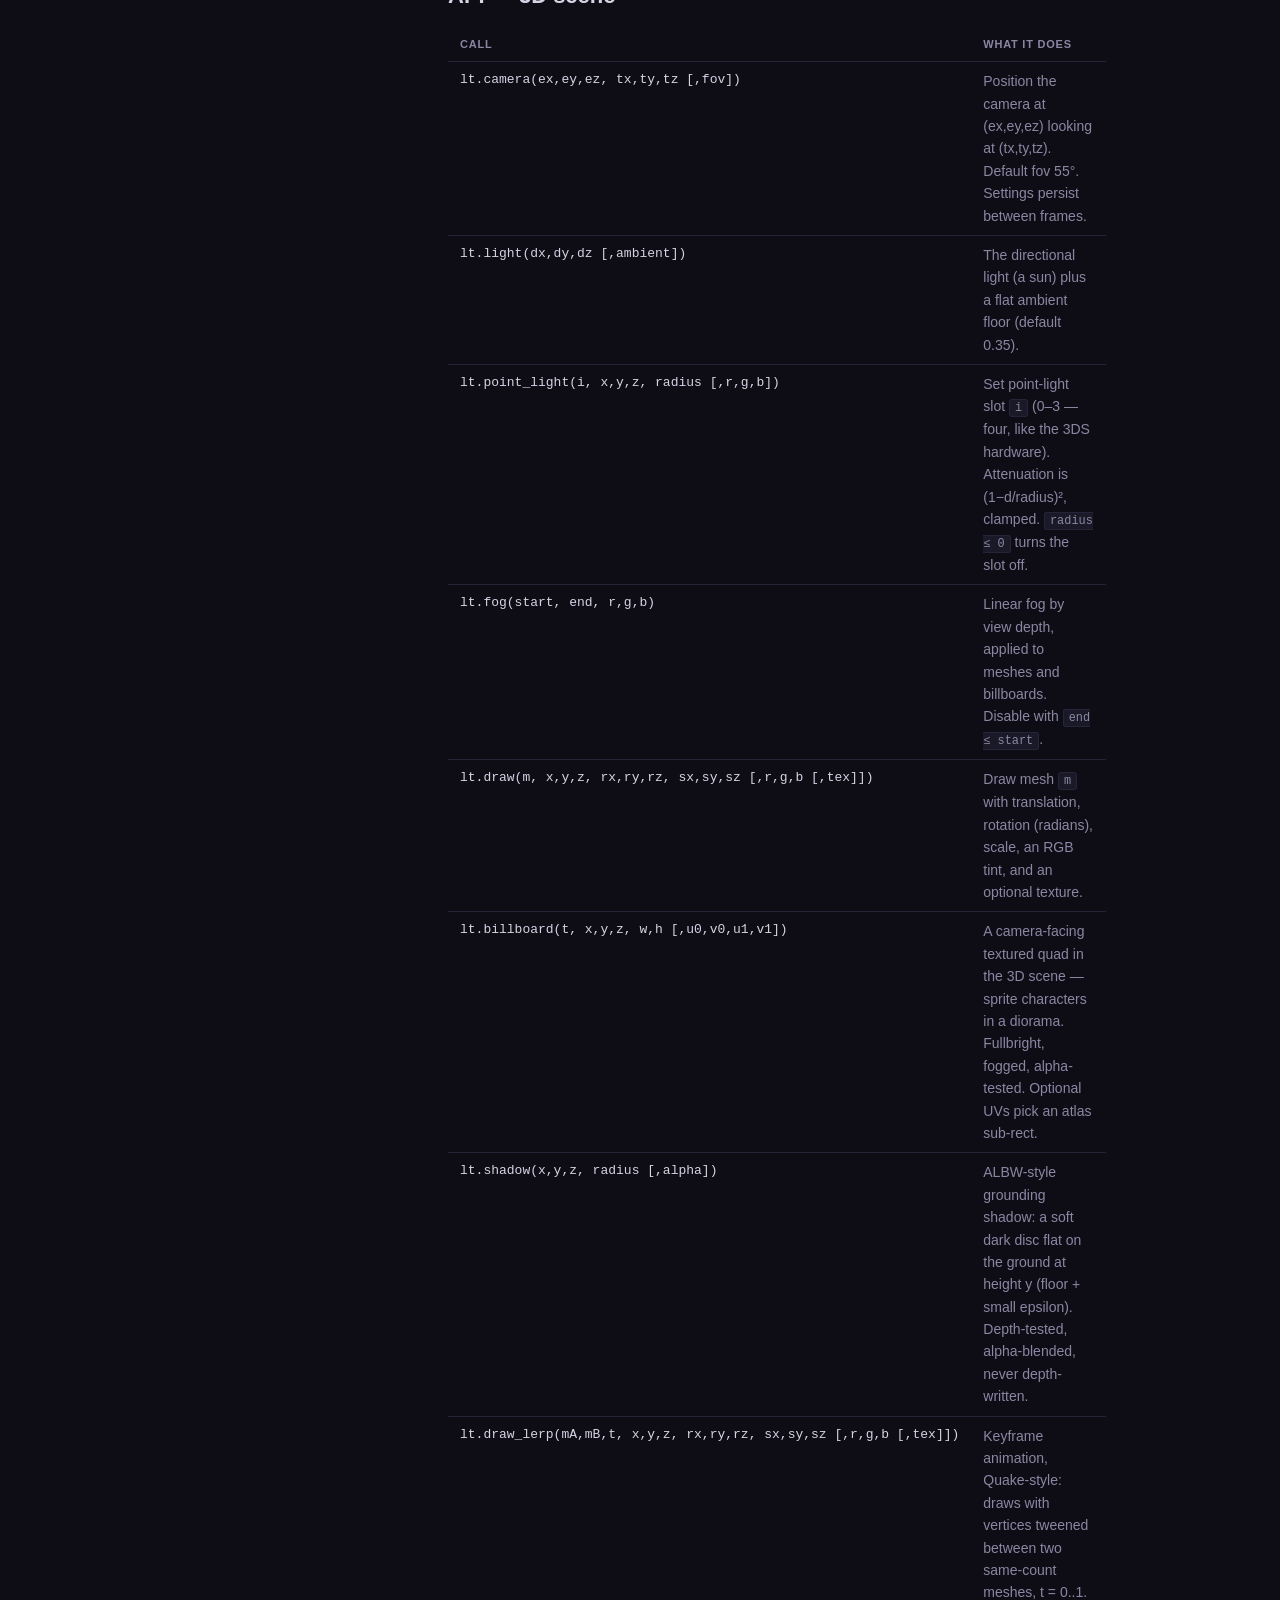
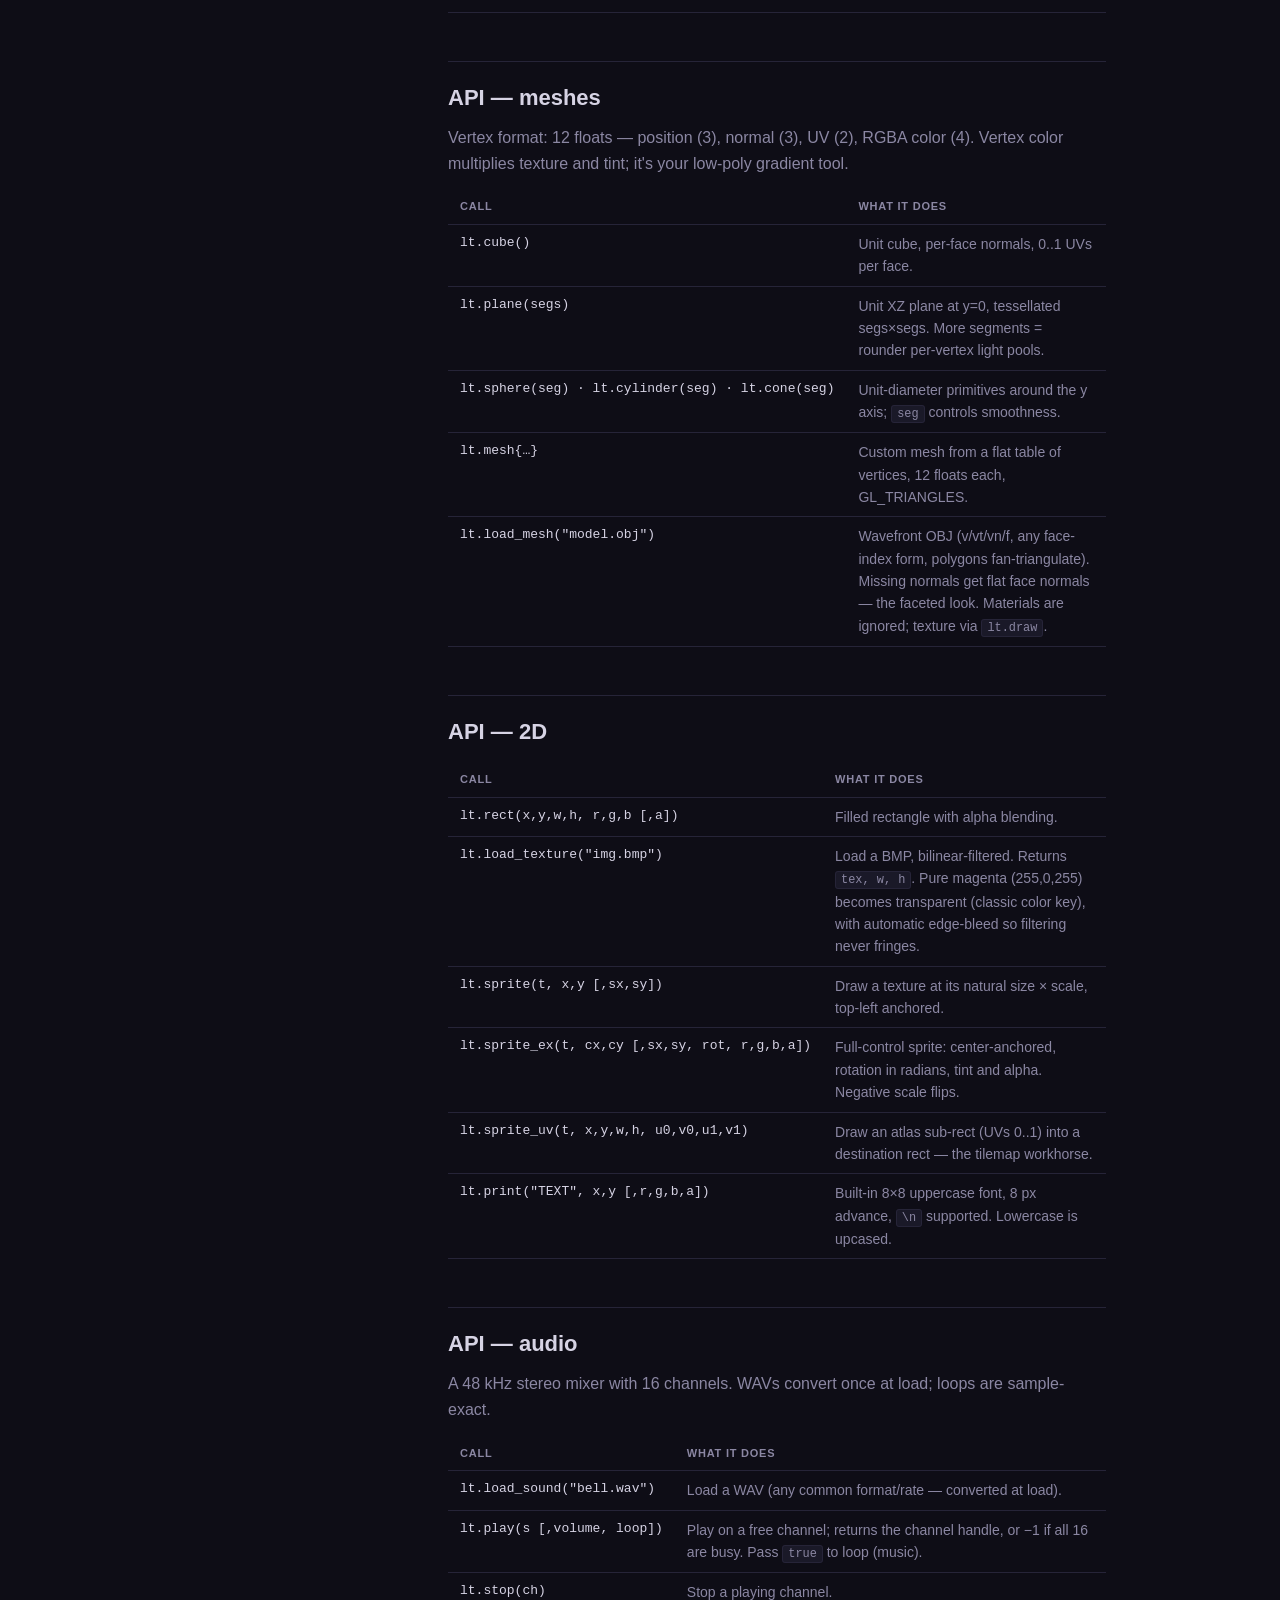
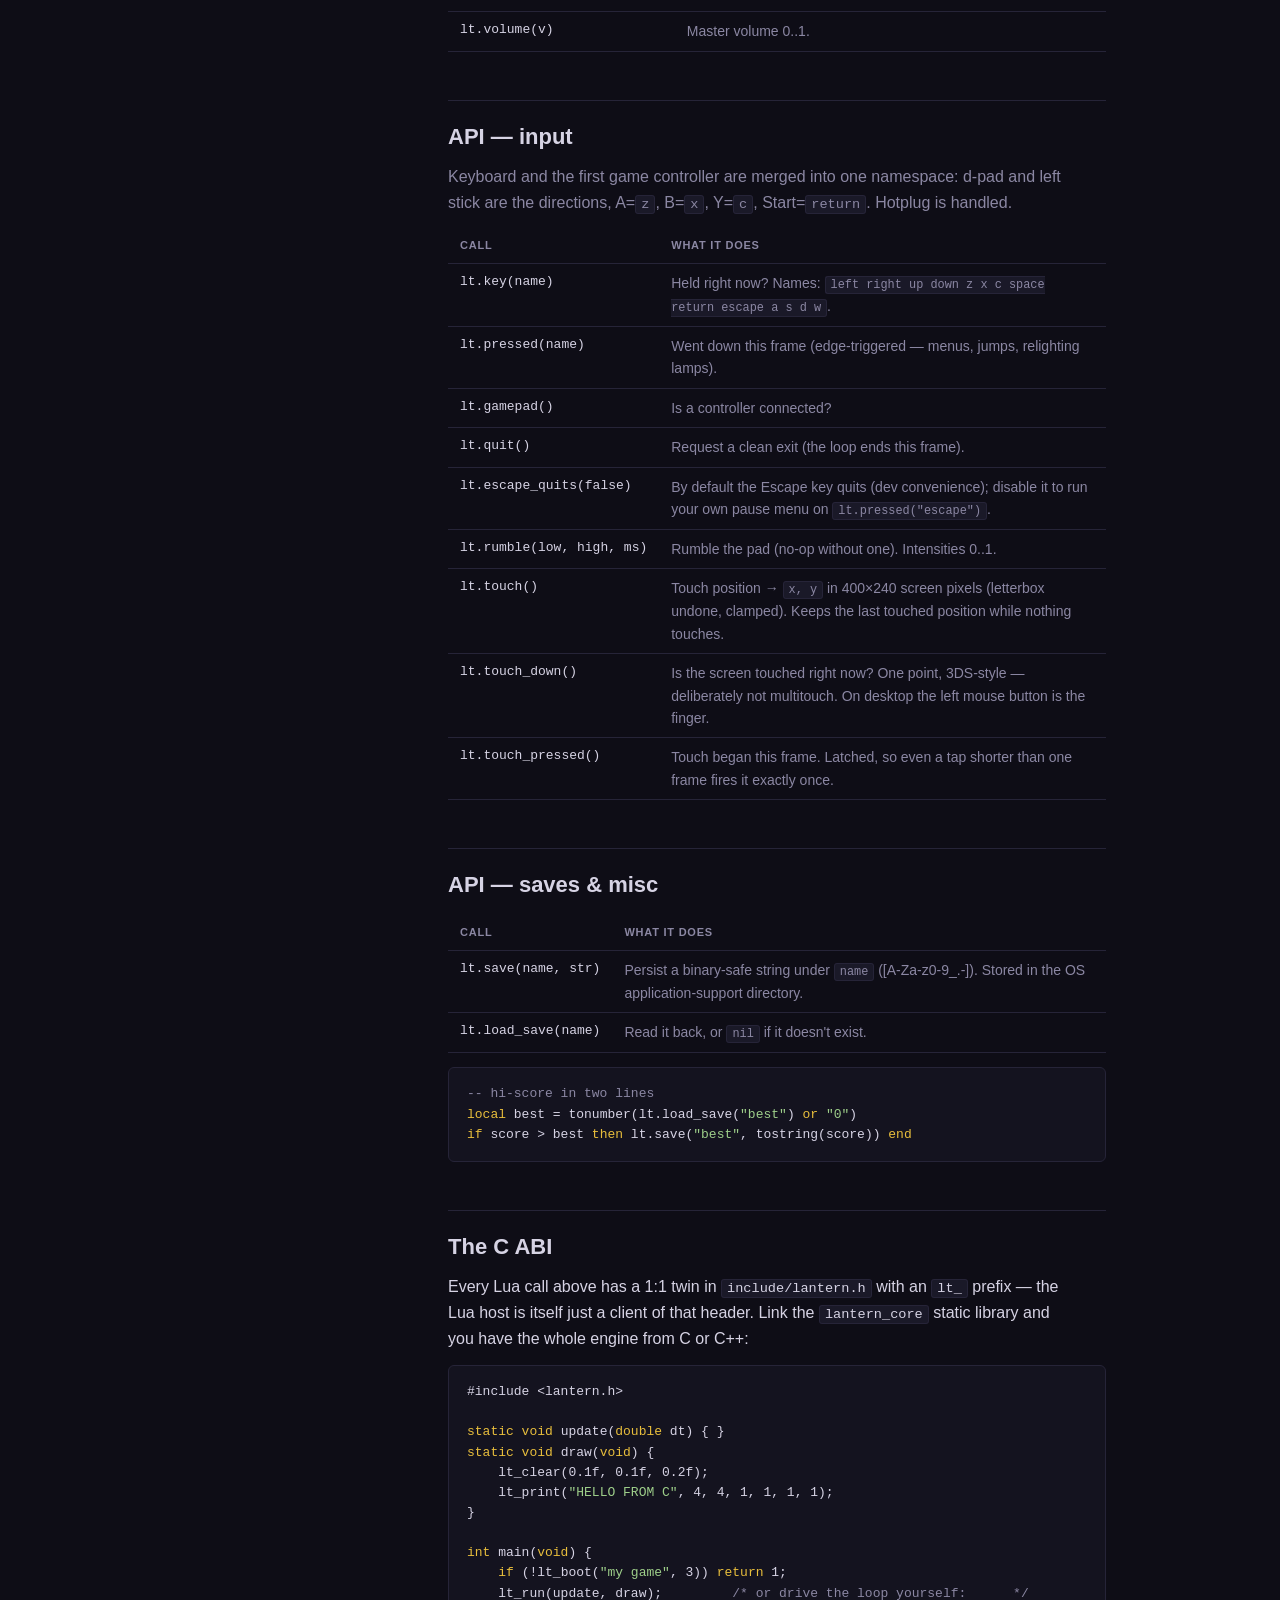
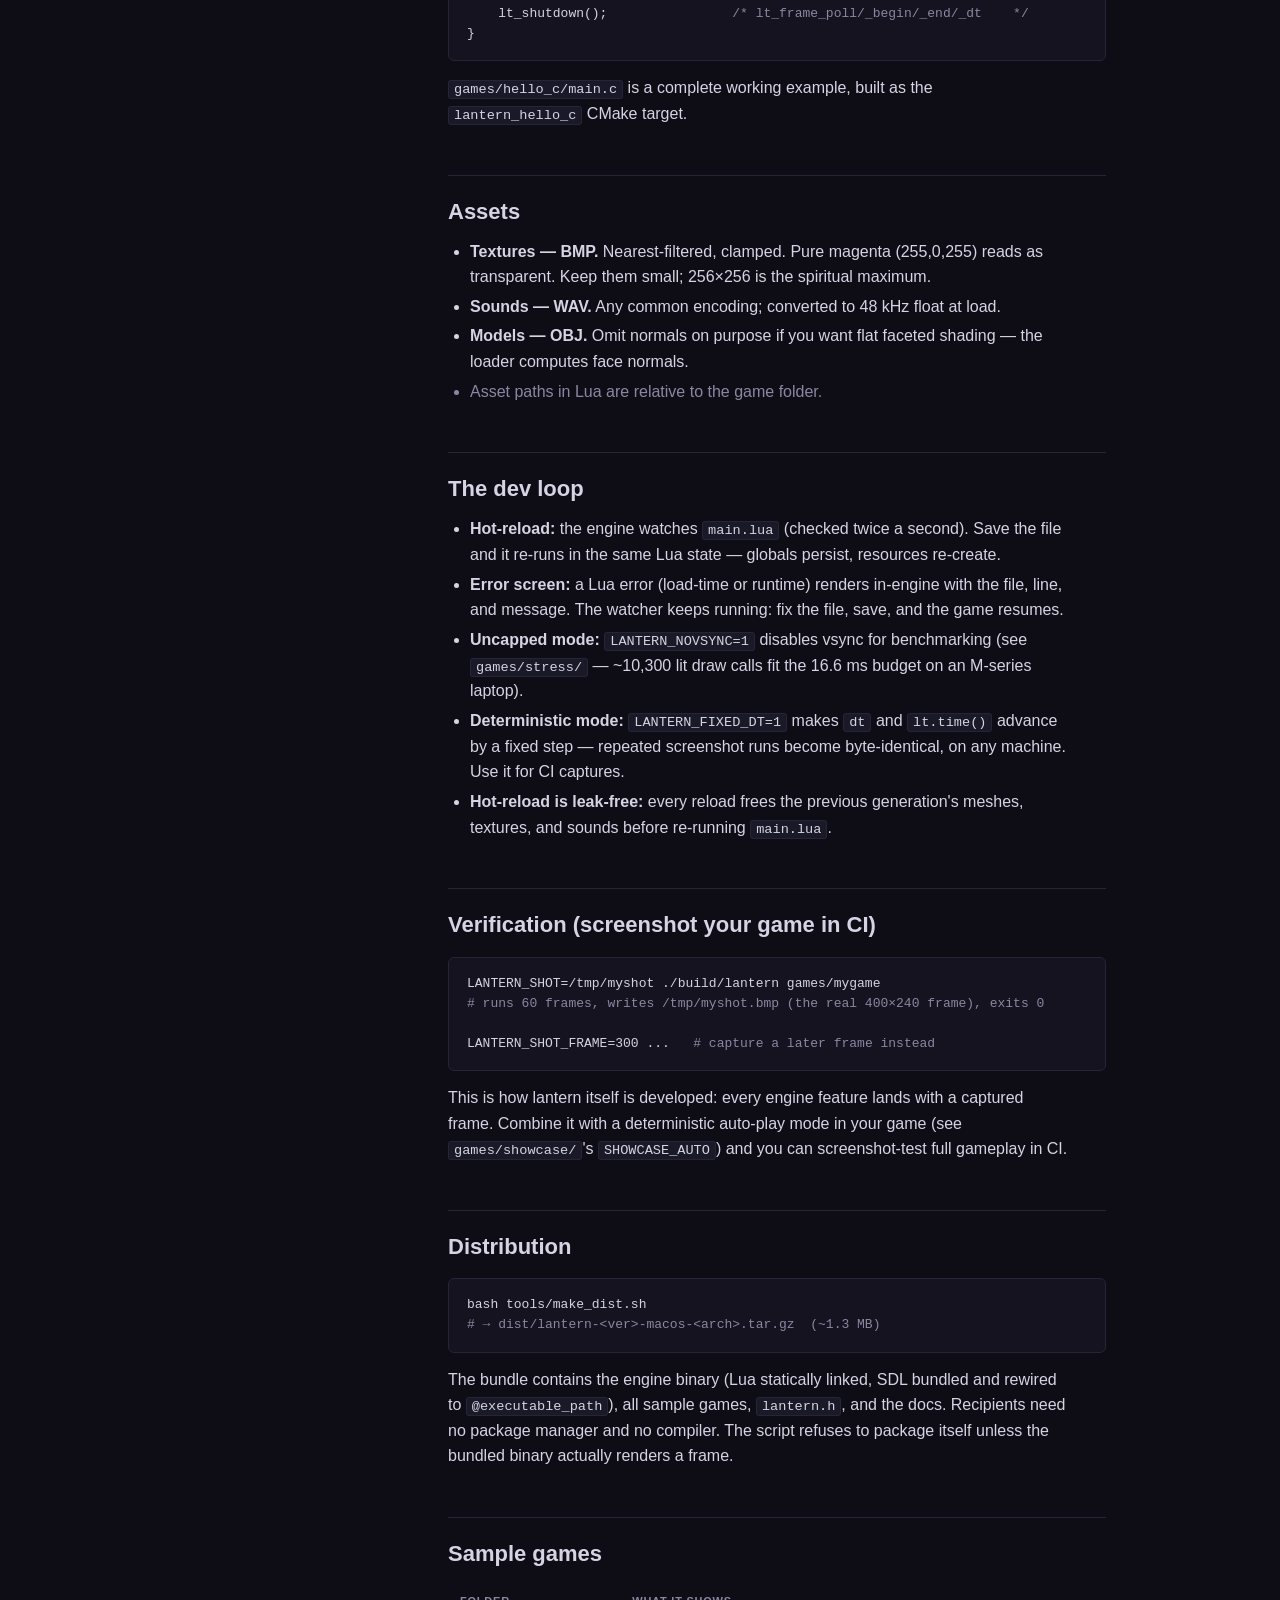
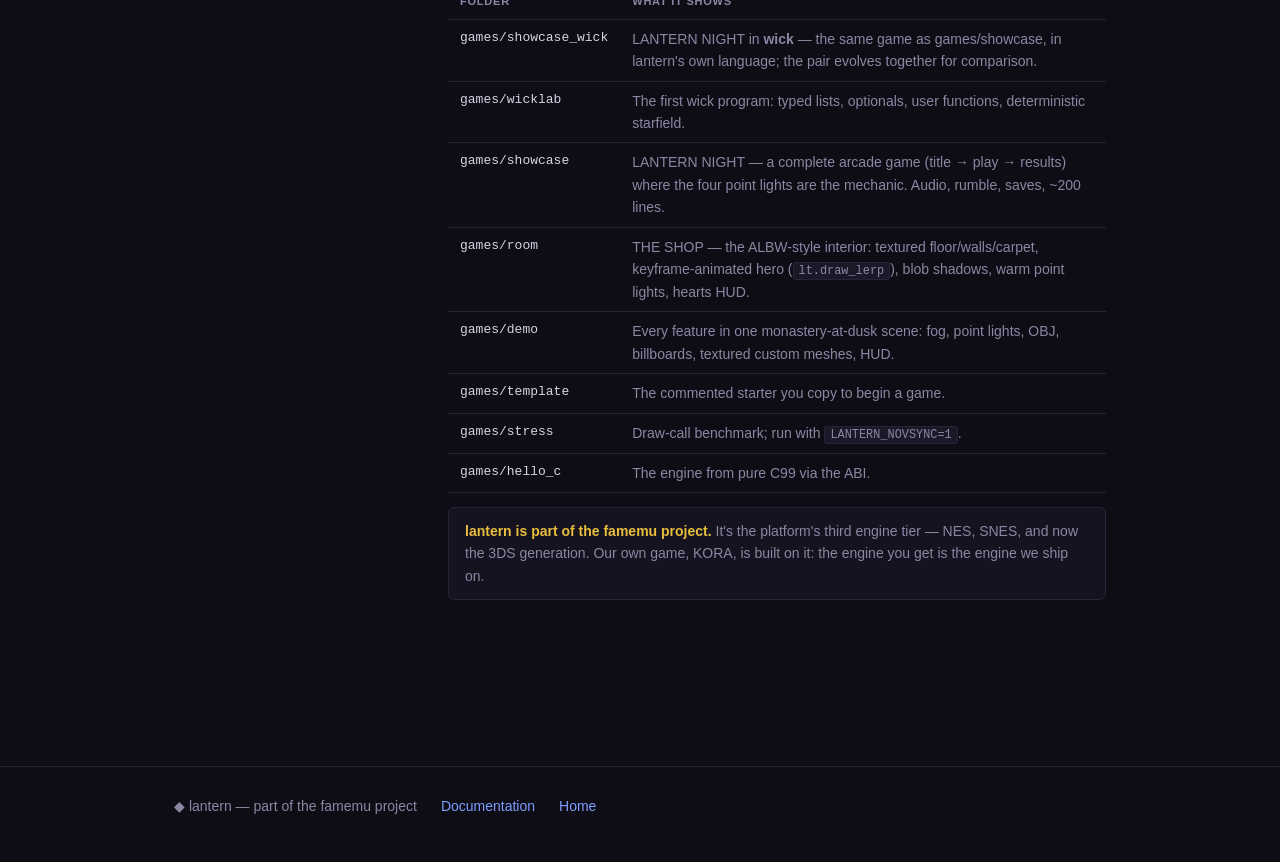
==== commit e2d0627d: "reserve the KORA name for the paid flagship: showcase → Lantern Night The free, open-source showcase" ====
--- a/site/docs/index.html
+++ b/site/docs/index.html
@@ -67,7 +67,7 @@
 brew install sdl2 lua cmake pkg-config
 cmake -B build &amp;&amp; cmake --build build -j8
 
-./build/lantern games/showcase   <span class="c"># KORA NIGHT — complete mini-game</span>
+./build/lantern games/showcase   <span class="c"># LANTERN NIGHT — complete mini-game</span>
 ./build/lantern games/demo       <span class="c"># every feature in one scene</span>
 ./build/lantern games/template   <span class="c"># the copy-me starter</span></code></pre>
 <p>Or grab the prebuilt bundle from the
@@ -162,7 +162,7 @@
 <p>The compiler and VM are ~2k dependency-free lines in
 <code>wick/</code>, same zlib license. Full language reference:
 <a href="https://github.com/alikatgh/lantern/blob/main/docs/WICK.md">docs/WICK.md</a>.
-Kora Night exists in <i>both</i> languages — <code>games/showcase</code>
+Lantern Night exists in <i>both</i> languages — <code>games/showcase</code>
 (Lua) and <code>games/showcase_wick</code> — deliberately kept as separate
 side-by-side projects so you can compare them line for line. The Lua API
 below maps 1:1 to wick (<code>lt.draw(...)</code> is the same call in
@@ -328,9 +328,9 @@
 <h2 id="samples">Sample games</h2>
 <table class="api">
   <tr><th>Folder</th><th>What it shows</th></tr>
-  <tr><td>games/showcase_wick</td><td>KORA NIGHT in <b>wick</b> — the same game as games/showcase, in lantern's own language; the pair evolves together for comparison.</td></tr>
+  <tr><td>games/showcase_wick</td><td>LANTERN NIGHT in <b>wick</b> — the same game as games/showcase, in lantern's own language; the pair evolves together for comparison.</td></tr>
   <tr><td>games/wicklab</td><td>The first wick program: typed lists, optionals, user functions, deterministic starfield.</td></tr>
-  <tr><td>games/showcase</td><td>KORA NIGHT — a complete arcade game (title → play → results) where the four point lights are the mechanic. Audio, rumble, saves, ~200 lines.</td></tr>
+  <tr><td>games/showcase</td><td>LANTERN NIGHT — a complete arcade game (title → play → results) where the four point lights are the mechanic. Audio, rumble, saves, ~200 lines.</td></tr>
   <tr><td>games/room</td><td>THE SHOP — the ALBW-style interior: textured floor/walls/carpet, keyframe-animated hero (<code>lt.draw_lerp</code>), blob shadows, warm point lights, hearts HUD.</td></tr>
   <tr><td>games/demo</td><td>Every feature in one monastery-at-dusk scene: fog, point lights, OBJ, billboards, textured custom meshes, HUD.</td></tr>
   <tr><td>games/template</td><td>The commented starter you copy to begin a game.</td></tr>
